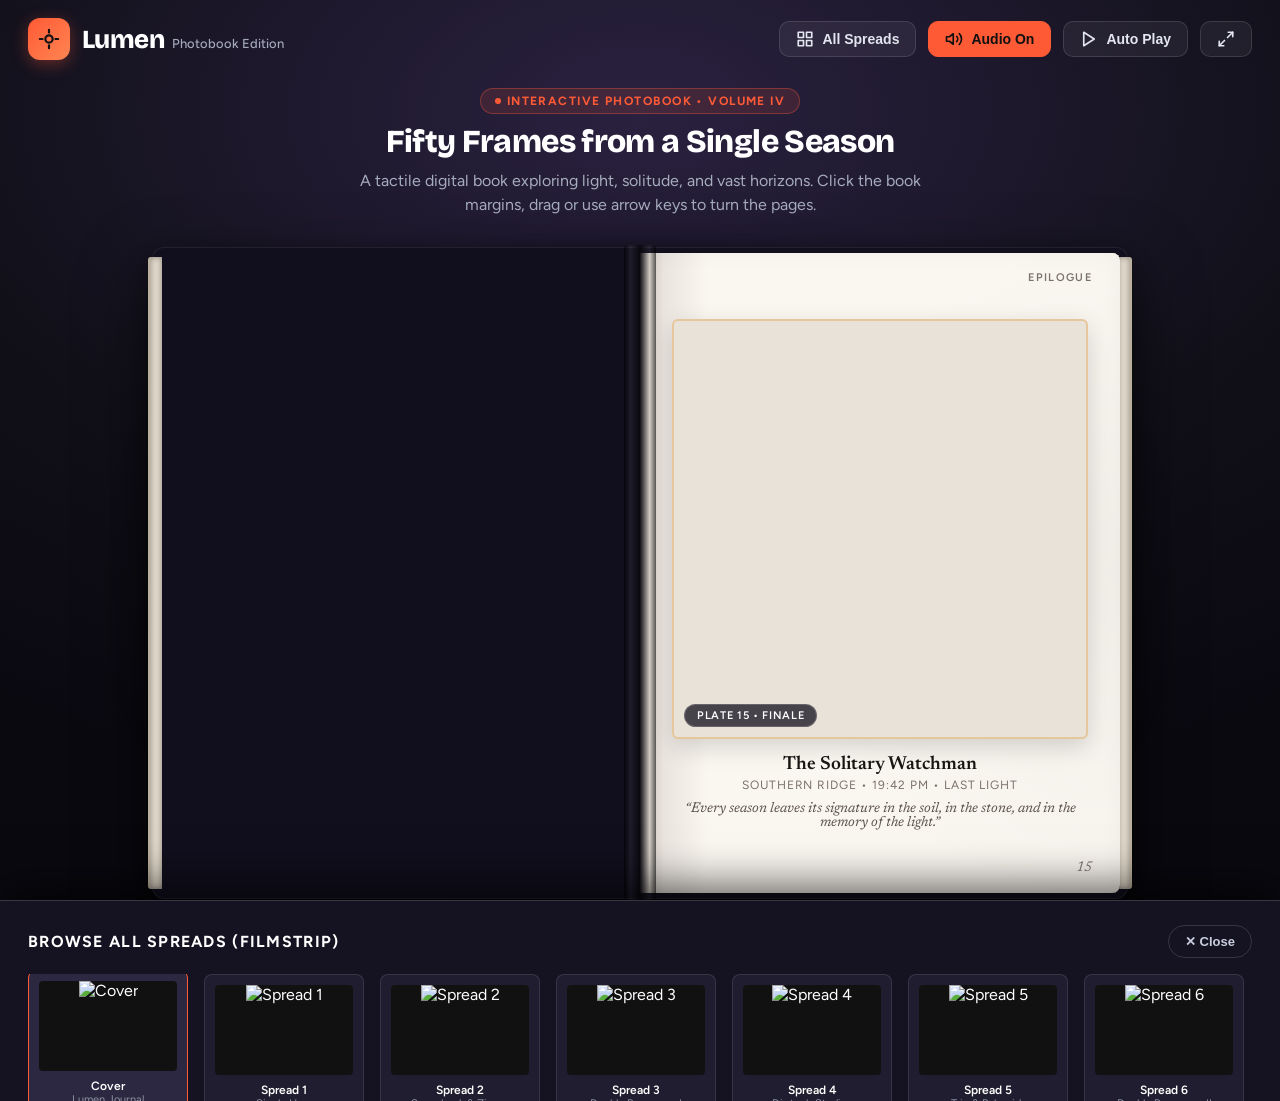
==== index.html @ 8c183c6d "feat: create interactive 3D book image gallery with dynamic layouts, double-page panoramas, and audi" ====
<!DOCTYPE html>
<html lang="en">
<head>
  <meta charset="UTF-8">
  <meta name="viewport" content="width=device-width, initial-scale=1.0">
  <title>Lumen • Interactive Art & Photobook Gallery</title>
  <meta name="description" content="A realistic 3D interactive photobook gallery with dynamic page layouts, double-page panoramas, scrapbook compositions, and authentic page-turning physics.">
  
  <!-- Google Fonts -->
  <link rel="preconnect" href="https://fonts.googleapis.com">
  <link rel="preconnect" href="https://fonts.gstatic.com" crossorigin>
  <link href="https://fonts.googleapis.com/css2?family=Bricolage+Grotesque:opsz,wght@12..96,600;12..96,700;12..96,800&family=Figtree:wght@400;500;600;700&family=Newsreader:ital,opsz,wght@0,6..72,400;0,6..72,500;0,6..72,600;1,6..72,400;1,6..72,500&display=swap" rel="stylesheet">
  
  <!-- Stylesheet -->
  <link rel="stylesheet" href="styles.css">
</head>
<body>

  <!-- ============================================================
       HEADER NAVIGATION
       ============================================================ -->
  <header>
    <a href="#" class="brand" id="brandLogo">
      <div class="brand-icon">
        <svg width="22" height="22" viewBox="0 0 24 24" fill="none" stroke="currentColor" stroke-width="2.4" stroke-linecap="round" stroke-linejoin="round">
          <circle cx="12" cy="12" r="4"></circle>
          <path d="M12 2v3M12 19v3M2 12h3M19 12h3"></path>
        </svg>
      </div>
      <div>
        <span class="brand-title">Lumen</span>
        <span class="brand-subtitle">Photobook Edition</span>
      </div>
    </a>

    <div class="header-actions">
      <button class="header-btn" id="toggleDrawerBtn" title="View all spreads in a visual filmstrip">
        <svg width="18" height="18" viewBox="0 0 24 24" fill="none" stroke="currentColor" stroke-width="2.2" stroke-linecap="round" stroke-linejoin="round">
          <rect x="3" y="3" width="7" height="7"></rect>
          <rect x="14" y="3" width="7" height="7"></rect>
          <rect x="14" y="14" width="7" height="7"></rect>
          <rect x="3" y="14" width="7" height="7"></rect>
        </svg>
        <span>All Spreads</span>
      </button>

      <button class="header-btn active" id="soundToggleBtn" title="Toggle page flip sound effect">
        <svg width="18" height="18" viewBox="0 0 24 24" fill="none" stroke="currentColor" stroke-width="2.2" stroke-linecap="round" stroke-linejoin="round">
          <polygon points="11 5 6 9 2 9 2 15 6 15 11 19 11 5"></polygon>
          <path d="M15.54 8.46a5 5 0 0 1 0 7.07"></path>
          <path d="M19.07 4.93a10 10 0 0 1 0 14.14"></path>
        </svg>
        <span class="sound-label">Audio On</span>
      </button>

      <button class="header-btn" id="autoplayBtn" title="Auto-advance slideshow">
        <svg width="18" height="18" viewBox="0 0 24 24" fill="none" stroke="currentColor" stroke-width="2.2" stroke-linecap="round" stroke-linejoin="round">
          <polygon points="5 3 19 12 5 21 5 3"></polygon>
        </svg>
        <span>Auto Play</span>
      </button>

      <button class="header-btn" id="fullscreenBtn" title="Toggle Fullscreen">
        <svg width="18" height="18" viewBox="0 0 24 24" fill="none" stroke="currentColor" stroke-width="2.2" stroke-linecap="round" stroke-linejoin="round">
          <polyline points="15 3 21 3 21 9"></polyline>
          <polyline points="9 21 3 21 3 15"></polyline>
          <line x1="21" y1="3" x2="14" y2="10"></line>
          <line x1="3" y1="21" x2="10" y2="14"></line>
        </svg>
      </button>
    </div>
  </header>

  <!-- ============================================================
       INTRO TITLE SECTION
       ============================================================ -->
  <section class="gallery-intro">
    <div class="tag-badge">
      <span class="dot"></span>
      <span>Interactive Photobook • Volume IV</span>
    </div>
    <h1 class="main-title">Fifty Frames from a Single Season</h1>
    <p class="intro-desc">
      A tactile digital book exploring light, solitude, and vast horizons. Click the book margins, drag or use arrow keys to turn the pages.
    </p>
  </section>

  <!-- ============================================================
       3D REALISTIC BOOK STAGE
       ============================================================ -->
  <main class="book-stage">
    <div class="book-container" id="bookContainer">
      
      <!-- Hardcover Back Plate & Ambient Drop Shadows -->
      <div class="book-shadow"></div>
      <div class="book-cover-base"></div>
      <div class="stacked-pages-left"></div>
      <div class="stacked-pages-right"></div>
      <div class="spine-ridge"></div>

      <!-- Left & Right Page Turning Hotspots -->
      <div class="flip-hotspot-left" id="flipHotspotLeft" title="Click to flip backward">
        <div class="corner-curl-hint">❮</div>
      </div>
      <div class="flip-hotspot-right" id="flipHotspotRight" title="Click to flip forward">
        <div class="corner-curl-hint">❯</div>
      </div>

      <!-- ========================================================
           LEAF 0: FRONT COVER (OUTER) + TABLE OF CONTENTS (INNER)
           ======================================================== -->
      <div class="book-leaf" id="leaf0">
        <!-- Front: Hardcover -->
        <div class="page-face page-front cover-front">
          <div class="cover-emboss-border"></div>
          <div class="cover-badge">Lumen Journal • Vol. IV</div>
          <h2 class="cover-headline">Fifty Frames from a Single Season</h2>
          <p class="cover-sub">Archival photography across six weeks of alpine light, quiet coastlines, and morning fog.</p>
          
          <div style="margin-top: 36px; display: flex; align-items: center; gap: 14px;">
            <div style="width: 48px; height: 1px; background: rgba(240, 190, 110, 0.7);"></div>
            <span style="font-size: 12px; letter-spacing: 0.16em; text-transform: uppercase; color: #E8B975;">Curated Edition</span>
          </div>

          <div class="cover-bottom">
            <span style="font-size: 13px; color: #D5CEE5;">Lumen Editions • 2026</span>
            <button class="cover-open-btn">Open Book ➔</button>
          </div>
        </div>

        <!-- Back: Table of Contents & Curatorial Essay -->
        <div class="page-face page-back">
          <div class="page-header-title">Prologue</div>
          <div class="page-toc">
            <span class="toc-kicker">Curatorial Index</span>
            <h3 class="toc-title">A Season in Fifty Frames</h3>
            <p class="toc-intro">
              Captured across early autumn in the high Alps, remote Pacific coves, and quiet misty sanctuaries.
            </p>
            <div class="toc-list">
              <div class="toc-item" data-spread="1">
                <span class="toc-num">01</span>
                <span class="toc-label">The Solitary Light</span>
                <span class="toc-page">Page 1</span>
              </div>
              <div class="toc-item" data-spread="2">
                <span class="toc-num">02</span>
                <span class="toc-label">Scrapbook & Zigzag Studies</span>
                <span class="toc-page">Pages 2–3</span>
              </div>
              <div class="toc-item" data-spread="3">
                <span class="toc-num">03</span>
                <span class="toc-label">Double-Page Alpine Panorama</span>
                <span class="toc-page">Pages 4–5</span>
              </div>
              <div class="toc-item" data-spread="4">
                <span class="toc-num">04</span>
                <span class="toc-label">Architectural Diptych</span>
                <span class="toc-page">Pages 6–7</span>
              </div>
              <div class="toc-item" data-spread="5">
                <span class="toc-num">05</span>
                <span class="toc-label">Editorial Trio & Vintage Polaroids</span>
                <span class="toc-page">Pages 8–9</span>
              </div>
              <div class="toc-item" data-spread="6">
                <span class="toc-num">06</span>
                <span class="toc-label">Double-Page Coastal Panorama</span>
                <span class="toc-page">Pages 10–11</span>
              </div>
              <div class="toc-item" data-spread="7">
                <span class="toc-num">07</span>
                <span class="toc-label">Asymmetric Offset & Chapter Finale</span>
                <span class="toc-page">Pages 12–13</span>
              </div>
            </div>
          </div>
          <div class="page-number">ii</div>
        </div>
      </div>

      <!-- ========================================================
           LEAF 1: SPREAD 1 (PAGE 1) & SPREAD 2 (PAGE 2)
           ======================================================== -->
      <div class="book-leaf" id="leaf1">
        <!-- Front: Page 1 - Single Hero Minimalist Passe-Partout -->
        <div class="page-face page-front">
          <div class="page-header-title">Chapter I • Light</div>
          <div class="page-content">
            <div class="layout-single-hero">
              <div class="photo-frame" data-title="The Solitary Light • Cape Mendocino" data-desc="35mm Film • Leica M6 • Early morning sea mist along the rugged northern headland.">
                <img src="https://images.unsplash.com/photo-1507525428034-b723cf961d3e?auto=format&fit=crop&w=1200&q=80" 
                     onerror="this.src='https://picsum.photos/seed/1001/1200/900'" 
                     alt="The Solitary Light" loading="lazy">
                <div class="photo-tag">Plate 01</div>
              </div>
              <div class="caption-block">
                <h4 class="caption-title">I. The Solitary Light</h4>
                <p class="caption-meta">Cape Mendocino • 06:14 AM • Fog & Breakers</p>
              </div>
            </div>
          </div>
          <div class="page-number">1</div>
        </div>

        <!-- Back: Page 2 - Two-Image Scrapbook / Rotated with Washi Tape -->
        <div class="page-face page-back">
          <div class="page-header-title">Scrapbook Notes</div>
          <div class="page-content">
            <div class="layout-scrapbook">
              <!-- Item 1 with Washi Tape -->
              <div class="photo-frame item-1" data-title="Misty Canopy • Redwood Basin" data-desc="Natural angle -2.2deg scrapbook tilt • 50mm f/2.0 • Sunlight slicing through morning vapor.">
                <div class="washi-tape"></div>
                <img src="https://images.unsplash.com/photo-1441974231531-c6227db76b6e?auto=format&fit=crop&w=1000&q=80" 
                     onerror="this.src='https://picsum.photos/seed/2001/1000/800'" 
                     alt="Misty Canopy" loading="lazy">
                <div class="photo-tag">Redwood Basin</div>
              </div>
              <!-- Item 2 Overlapping with subtle tilt -->
              <div class="photo-frame item-2" data-title="High Meadow Morning" data-desc="Tilted +2.4deg • Wild flora caught in the first amber rays before the valley heat rises.">
                <img src="https://images.unsplash.com/photo-1470071459604-3b5ec3a7fe05?auto=format&fit=crop&w=1000&q=80" 
                     onerror="this.src='https://picsum.photos/seed/2002/1000/800'" 
                     alt="High Meadow Morning" loading="lazy">
                <div class="photo-tag">Plate 02-B</div>
              </div>
            </div>
          </div>
          <div class="page-number">2</div>
        </div>
      </div>

      <!-- ========================================================
           LEAF 2: SPREAD 2 (PAGE 3) & SPREAD 3 (PAGE 4: FULL SPREAD LEFT)
           ======================================================== -->
      <div class="book-leaf" id="leaf2">
        <!-- Front: Page 3 - Two-Image Zigzag / Asymmetrical Staggered -->
        <div class="page-face page-front">
          <div class="page-header-title">Field Journal</div>
          <div class="page-content">
            <div class="layout-zigzag">
              <div class="photo-frame item-top" data-title="Emerald Glade" data-desc="Asymmetrical zigzag composition • 28mm • The path less traveled into the deep valley.">
                <img src="https://images.unsplash.com/photo-1506744038136-46273834b3fb?auto=format&fit=crop&w=1000&q=80" 
                     onerror="this.src='https://picsum.photos/seed/3001/1000/800'" 
                     alt="Emerald Glade" loading="lazy">
                <div class="photo-tag">Glade Study</div>
              </div>
              <div class="story-note">
                “There is an unrepeatable geometry in the way fog meets mountain stone. You cannot plan it; you simply wait until the wind holds its breath.”
              </div>
              <div class="photo-frame item-bottom" data-title="Golden Pass At Sunset" data-desc="Asymmetric bottom anchor • Captured at the crest of the pass as shadows lengthen.">
                <img src="https://images.unsplash.com/photo-1469474968028-56623f02e42e?auto=format&fit=crop&w=1000&q=80" 
                     onerror="this.src='https://picsum.photos/seed/3002/1000/800'" 
                     alt="Golden Pass" loading="lazy">
                <div class="photo-tag">Golden Pass</div>
              </div>
            </div>
          </div>
          <div class="page-number">3</div>
        </div>

        <!-- Back: Page 4 - DOUBLE-PAGE PANORAMIC SPREAD I (LEFT HALF) -->
        <div class="page-face page-back">
          <div class="page-spread-half page-spread-left" data-title="The Alpine Ridge at Dawn (Double-Page Spread)" data-desc="Continuous panorama spanning pages 4 & 5 seamlessly across the central binding. Dolomites, Italy.">
            <img src="https://images.unsplash.com/photo-1464822759023-fed622ff2c3b?auto=format&fit=crop&w=2400&q=85" 
                 onerror="this.src='https://picsum.photos/seed/banner-wide-01/1920/1320'" 
                 alt="The Alpine Ridge at Dawn" loading="lazy">
            <div class="spread-spine-crease-left"></div>
            <div class="spread-banner-badge">Panoramic Spread • Left</div>
          </div>
          <div class="page-number" style="color: #fff; text-shadow: 0 1px 4px rgba(0,0,0,0.8);">4</div>
        </div>
      </div>

      <!-- ========================================================
           LEAF 3: SPREAD 3 (PAGE 5: FULL SPREAD RIGHT) & SPREAD 4 (PAGE 6)
           ======================================================== -->
      <div class="book-leaf" id="leaf3">
        <!-- Front: Page 5 - DOUBLE-PAGE PANORAMIC SPREAD I (RIGHT HALF) -->
        <div class="page-face page-front">
          <div class="page-spread-half page-spread-right" data-title="The Alpine Ridge at Dawn (Double-Page Spread)" data-desc="Right half of the panoramic double-page spread. Seamlessly aligned to the center crease.">
            <img src="https://images.unsplash.com/photo-1464822759023-fed622ff2c3b?auto=format&fit=crop&w=2400&q=85" 
                 onerror="this.src='https://picsum.photos/seed/banner-wide-01/1920/1320'" 
                 alt="The Alpine Ridge at Dawn" loading="lazy">
            <div class="spread-spine-crease-right"></div>
            <div class="spread-banner-badge">Pages 4 &amp; 5 • Alpine Panorama</div>
          </div>
          <div class="page-number" style="color: #fff; text-shadow: 0 1px 4px rgba(0,0,0,0.8);">5</div>
        </div>

        <!-- Back: Page 6 - Diptych Vertical Light Studies -->
        <div class="page-face page-back">
          <div class="page-header-title">Diptych Studies</div>
          <div class="page-content">
            <div class="layout-diptych">
              <div class="photo-frame" data-title="Light Study I • Stone Archway" data-desc="Diptych Left • Architectural geometry and quiet shadows in cloister corridors.">
                <img src="https://images.unsplash.com/photo-1513694203232-719a280e022f?auto=format&fit=crop&w=800&q=80" 
                     onerror="this.src='https://picsum.photos/seed/6001/800/1000'" 
                     alt="Stone Archway" loading="lazy">
                <div class="photo-tag">Archway I</div>
              </div>
              <div class="photo-frame" data-title="Light Study II • Interior Shadows" data-desc="Diptych Right • Contrast study of natural raking sunlight.">
                <img src="https://images.unsplash.com/photo-1513519245088-0e12902e5a38?auto=format&fit=crop&w=800&q=80" 
                     onerror="this.src='https://picsum.photos/seed/6002/800/1000'" 
                     alt="Interior Shadows" loading="lazy">
                <div class="photo-tag">Archway II</div>
              </div>
            </div>
          </div>
          <div class="page-number">6</div>
        </div>
      </div>

      <!-- ========================================================
           LEAF 4: SPREAD 4 (PAGE 7) & SPREAD 5 (PAGE 8: TRIO)
           ======================================================== -->
      <div class="book-leaf" id="leaf4">
        <!-- Front: Page 7 - Cinematic Landscape with Narrative -->
        <div class="page-face page-front">
          <div class="page-header-title">Chapter II • Water &amp; Mist</div>
          <div class="page-content">
            <div class="layout-single-hero">
              <div class="photo-frame" data-title="The Coastal Basin • Pacific Wilds" data-desc="Editorial plate • Hasselblad 500C/M • 80mm f/2.8 • Long exposure breakers colliding with obsidian basalt.">
                <img src="https://images.unsplash.com/photo-1433086966358-54859d0ed716?auto=format&fit=crop&w=1200&q=80" 
                     onerror="this.src='https://picsum.photos/seed/7001/1200/900'" 
                     alt="The Coastal Basin" loading="lazy">
                <div class="photo-tag">Plate 07</div>
              </div>
              <div class="caption-block">
                <h4 class="caption-title">The Cascading Waters of Neah</h4>
                <p class="caption-meta">Hasselblad 500C/M • 80mm • Portra 400 • Olympic Coast</p>
              </div>
            </div>
          </div>
          <div class="page-number">7</div>
        </div>

        <!-- Back: Page 8 - Trio Feature (1 Lead + 2 Stacked) -->
        <div class="page-face page-back">
          <div class="page-header-title">Editorial Trio</div>
          <div class="page-content">
            <div class="layout-trio">
              <!-- Lead Column -->
              <div class="lead-col">
                <div class="photo-frame" style="height: 100%;" data-title="The Great Ridge" data-desc="Trio Lead Image • Dominant vertical framing of the serrated granite towers.">
                  <img src="https://images.unsplash.com/photo-1426604966848-d7adac402bff?auto=format&fit=crop&w=1000&q=80" 
                       onerror="this.src='https://picsum.photos/seed/8001/900/1200'" 
                       alt="The Great Ridge" loading="lazy">
                  <div class="photo-tag">Lead • Granite Ridge</div>
                </div>
              </div>
              <!-- Stack Column -->
              <div class="stack-col">
                <div class="photo-frame" data-title="Alpine Tarn Reflection" data-desc="Trio Companion A • Still glacial water mirror.">
                  <img src="https://images.unsplash.com/photo-1501785888041-af3ef285b470?auto=format&fit=crop&w=800&q=80" 
                       onerror="this.src='https://picsum.photos/seed/8002/800/600'" 
                       alt="Alpine Tarn" loading="lazy">
                  <div class="photo-tag">Detail A</div>
                </div>
                <div class="photo-frame" data-title="Valley Floor Mist" data-desc="Trio Companion B • Rising dawn humidity.">
                  <img src="https://images.unsplash.com/photo-1472214103451-9374bd1c798e?auto=format&fit=crop&w=800&q=80" 
                       onerror="this.src='https://picsum.photos/seed/8003/800/600'" 
                       alt="Valley Mist" loading="lazy">
                  <div class="photo-tag">Detail B</div>
                </div>
              </div>
            </div>
          </div>
          <div class="page-number">8</div>
        </div>
      </div>

      <!-- ========================================================
           LEAF 5: SPREAD 5 (PAGE 9: POLAROIDS) & SPREAD 6 (PAGE 10: SPREAD II LEFT)
           ======================================================== -->
      <div class="book-leaf" id="leaf5">
        <!-- Front: Page 9 - Vintage Polaroid Duo -->
        <div class="page-face page-front">
          <div class="page-header-title">Instant Impressions</div>
          <div class="page-content">
            <div class="layout-polaroids">
              <div class="polaroid-card polaroid-1" data-title="Misty Pass • Hokkaido" data-desc="Polaroid SX-70 Original • Authentic white border and handwritten diary annotation.">
                <div class="polaroid-img">
                  <img src="https://images.unsplash.com/photo-1500530855697-b586d89ba3ee?auto=format&fit=crop&w=800&q=80" 
                       onerror="this.src='https://picsum.photos/seed/9001/800/800'" 
                       alt="Misty Pass" loading="lazy">
                </div>
                <div class="polaroid-caption">Hokkaido Pass • 06:45 AM</div>
              </div>

              <div class="polaroid-card polaroid-2" data-title="Pacific Foam • Big Sur" data-desc="Polaroid SX-70 Original • Coastal spray on warm sand.">
                <div class="polaroid-img">
                  <img src="https://images.unsplash.com/photo-1507525428034-b723cf961d3e?auto=format&fit=crop&w=800&q=80" 
                       onerror="this.src='https://picsum.photos/seed/9002/800/800'" 
                       alt="Pacific Foam" loading="lazy">
                </div>
                <div class="polaroid-caption">Big Sur breakers • Oct 14</div>
              </div>
            </div>
          </div>
          <div class="page-number">9</div>
        </div>

        <!-- Back: Page 10 - DOUBLE-PAGE PANORAMIC SPREAD II (LEFT HALF) -->
        <div class="page-face page-back">
          <div class="page-spread-half page-spread-left" data-title="The Azure Coastline at Sunset (Double-Page Spread II)" data-desc="Second full-bleed panoramic double-page spread. The horizon stretches uninterrupted across both pages.">
            <img src="https://images.unsplash.com/photo-1518495973542-4542c06a5843?auto=format&fit=crop&w=2400&q=85" 
                 onerror="this.src='https://picsum.photos/seed/cover-spread-02/1600/2200'" 
                 alt="Azure Coast Sunset" loading="lazy">
            <div class="spread-spine-crease-left"></div>
            <div class="spread-banner-badge">Panoramic Spread II • Left</div>
          </div>
          <div class="page-number" style="color: #fff; text-shadow: 0 1px 4px rgba(0,0,0,0.8);">10</div>
        </div>
      </div>

      <!-- ========================================================
           LEAF 6: SPREAD 6 (PAGE 11: SPREAD II RIGHT) & SPREAD 7 (PAGE 12)
           ======================================================== -->
      <div class="book-leaf" id="leaf6">
        <!-- Front: Page 11 - DOUBLE-PAGE PANORAMIC SPREAD II (RIGHT HALF) -->
        <div class="page-face page-front">
          <div class="page-spread-half page-spread-right" data-title="The Azure Coastline at Sunset (Double-Page Spread II)" data-desc="Right half of double-page panoramic spread II. Seamlessly matched across the spine crease.">
            <img src="https://images.unsplash.com/photo-1518495973542-4542c06a5843?auto=format&fit=crop&w=2400&q=85" 
                 onerror="this.src='https://picsum.photos/seed/cover-spread-02/1600/2200'" 
                 alt="Azure Coast Sunset" loading="lazy">
            <div class="spread-spine-crease-right"></div>
            <div class="spread-banner-badge">Pages 10 &amp; 11 • Azure Sunset</div>
          </div>
          <div class="page-number" style="color: #fff; text-shadow: 0 1px 4px rgba(0,0,0,0.8);">11</div>
        </div>

        <!-- Back: Page 12 - Creative Asymmetrical 2-Image Offset -->
        <div class="page-face page-back">
          <div class="page-header-title">Asymmetric Framing</div>
          <div class="page-content">
            <div style="position: relative; height: 100%;">
              <!-- Floating Top Detail -->
              <div class="photo-frame" style="position: absolute; top: 0; right: 0; width: 62%; height: 42%;" 
                   data-title="Golden Sand Ripple" data-desc="Macro study of wind-carved mineral contours at low tide.">
                <img src="https://images.unsplash.com/photo-1470240731273-7821a6eeb6bd?auto=format&fit=crop&w=1000&q=80" 
                     onerror="this.src='https://picsum.photos/seed/1201/800/600'" 
                     alt="Sand Ripple" loading="lazy">
                <div class="photo-tag">Detail • Texture</div>
              </div>
              
              <!-- Subtle Editorial Story Excerpt -->
              <div style="position: absolute; top: 46%; left: 0; width: 44%; font-family: 'Newsreader', serif; font-style: italic; font-size: 14px; line-height: 1.45; color: #5A534B;">
                “The tide retreats twice a day, leaving behind a transient canvas etched with the wind’s quietest brushwork.”
              </div>

              <!-- Anchored Bottom Hero -->
              <div class="photo-frame" style="position: absolute; bottom: 0; left: 0; width: 88%; height: 48%;" 
                   data-title="The Low Tide Mirror" data-desc="Reflective water sheet catching amber cloud underbellies.">
                <img src="https://images.unsplash.com/photo-1475921088700-415f5e297f34?auto=format&fit=crop&w=1000&q=80" 
                     onerror="this.src='https://picsum.photos/seed/1202/1000/600'" 
                     alt="Low Tide Mirror" loading="lazy">
                <div class="photo-tag">Plate 12</div>
              </div>
            </div>
          </div>
          <div class="page-number">12</div>
        </div>
      </div>

      <!-- ========================================================
           LEAF 7: SPREAD 7 (PAGE 13) & SPREAD 8 (PAGE 14: QUAD MOSAIC)
           ======================================================== -->
      <div class="book-leaf" id="leaf7">
        <!-- Front: Page 13 - Full-Bleed Atmospheric Chapter Cover -->
        <div class="page-face page-front" style="background: #0B0813;">
          <div class="photo-frame" style="position: absolute; inset: 0; border-radius: 0;" data-title="Chapter III • The Blue Hour" data-desc="Atmospheric full-bleed cover plate • Night sky over the jagged alpine rim.">
            <img src="https://images.unsplash.com/photo-1519681393784-d120267933ba?auto=format&fit=crop&w=1200&q=80" 
                 onerror="this.src='https://picsum.photos/seed/cover-spread-03/1600/2200'" 
                 alt="The Blue Hour" loading="lazy">
            <div style="position: absolute; inset: 0; background: linear-gradient(to top, rgba(10,8,18,0.85) 0%, transparent 60%); pointer-events: none;"></div>
            <div style="position: absolute; left: 36px; bottom: 44px; z-index: 5;">
              <span style="font-size: 11px; letter-spacing: 0.16em; text-transform: uppercase; color: var(--accent); font-weight: 700;">Chapter Three</span>
              <h3 style="font-family: 'Bricolage Grotesque', sans-serif; font-size: 32px; font-weight: 800; color: #FFF; line-height: 1.1; margin-top: 6px;">The Blue Hour &amp; Beyond</h3>
              <p style="font-family: 'Newsreader', serif; font-style: italic; color: #D8D2E4; font-size: 15px; margin-top: 6px;">When the sun dips and the mountains turn to silhouette.</p>
            </div>
          </div>
          <div class="page-number" style="color: #fff;">13</div>
        </div>

        <!-- Back: Page 14 - Quad Photo Mosaic Grid -->
        <div class="page-face page-back">
          <div class="page-header-title">Mosaic Studies</div>
          <div class="page-content">
            <div class="layout-quad">
              <div class="photo-frame" data-title="Autumn Foliage Canopy" data-desc="Mosaic Frame 1 • Amber birch leaves against granite.">
                <img src="https://images.unsplash.com/photo-1447752875215-b2761acb3c5d?auto=format&fit=crop&w=800&q=80" 
                     onerror="this.src='https://picsum.photos/seed/1401/800/800'" 
                     alt="Autumn Foliage" loading="lazy">
                <div class="photo-tag">I. Canopy</div>
              </div>
              <div class="photo-frame" data-title="Mountain Tarn at Twilight" data-desc="Mosaic Frame 2 • Still water reflections.">
                <img src="https://images.unsplash.com/photo-1470770841072-f978cf4d019e?auto=format&fit=crop&w=800&q=80" 
                     onerror="this.src='https://picsum.photos/seed/1402/800/800'" 
                     alt="Mountain Tarn" loading="lazy">
                <div class="photo-tag">II. Twilight</div>
              </div>
              <div class="photo-frame" data-title="Alpine Flora Macro" data-desc="Mosaic Frame 3 • Dew drops on high-altitude moss.">
                <img src="https://images.unsplash.com/photo-1465146344425-f00d5f5c8f07?auto=format&fit=crop&w=800&q=80" 
                     onerror="this.src='https://picsum.photos/seed/1403/800/800'" 
                     alt="Alpine Flora" loading="lazy">
                <div class="photo-tag">III. Flora</div>
              </div>
              <div class="photo-frame" data-title="Forest Pathway in Mist" data-desc="Mosaic Frame 4 • Silent cedar forest in heavy rain.">
                <img src="https://images.unsplash.com/photo-1441974231531-c6227db76b6e?auto=format&fit=crop&w=800&q=80" 
                     onerror="this.src='https://picsum.photos/seed/1404/800/800'" 
                     alt="Forest Pathway" loading="lazy">
                <div class="photo-tag">IV. Path</div>
              </div>
            </div>
          </div>
          <div class="page-number">14</div>
        </div>
      </div>

      <!-- ========================================================
           LEAF 8: SPREAD 8 (PAGE 15: FINALE) & BACK COVER
           ======================================================== -->
      <div class="book-leaf" id="leaf8">
        <!-- Front: Page 15 - Finale Silhouette (Single Hero with Gold Border) -->
        <div class="page-face page-front">
          <div class="page-header-title">Epilogue</div>
          <div class="page-content">
            <div class="layout-single-hero">
              <div class="photo-frame" style="border: 2px solid rgba(226, 167, 85, 0.45); max-height: 420px;" 
                   data-title="The Solitary Tree at Dusk" data-desc="Finale plate • 85mm f/1.4 • The final light fades across the southern hills.">
                <img src="https://images.unsplash.com/photo-1509316975850-ff9c5deb0cd9?auto=format&fit=crop&w=1200&q=80" 
                     onerror="this.src='https://picsum.photos/seed/1501/1200/900'" 
                     alt="Solitary Tree at Dusk" loading="lazy">
                <div class="photo-tag">Plate 15 • Finale</div>
              </div>
              <div class="caption-block">
                <h4 class="caption-title">The Solitary Watchman</h4>
                <p class="caption-meta">Southern Ridge • 19:42 PM • Last Light</p>
                <p style="font-family: 'Newsreader', serif; font-style: italic; color: #5A534B; font-size: 14px; margin-top: 10px;">
                  “Every season leaves its signature in the soil, in the stone, and in the memory of the light.”
                </p>
              </div>
            </div>
          </div>
          <div class="page-number">15</div>
        </div>

        <!-- Back: Hardcover Back -->
        <div class="page-face page-back cover-back">
          <div class="cover-emboss-border"></div>
          <div class="cover-back-emblem">
            <svg width="34" height="34" viewBox="0 0 24 24" fill="none" stroke="currentColor" stroke-width="2.4" stroke-linecap="round" stroke-linejoin="round">
              <circle cx="12" cy="12" r="4"></circle>
              <path d="M12 2v3M12 19v3M2 12h3M19 12h3"></path>
            </svg>
          </div>
          <h2 style="font-family: 'Bricolage Grotesque', sans-serif; font-size: 32px; font-weight: 800; color: #FFF;">End of Volume IV</h2>
          <p style="font-size: 15px; color: #C9C2DB; max-width: 320px; line-height: 1.5; margin-top: 10px;">
            Thank you for exploring this edition. Volume V will be published in the coming season.
          </p>

          <div style="margin-top: 36px; padding: 10px 18px; border: 1px dashed rgba(255,255,255,0.25); border-radius: 8px;">
            <span style="font-family: monospace; font-size: 12px; letter-spacing: 0.2em; color: #AAA;">ISBN 978-0-2026-LUMEN-4</span>
          </div>

          <button class="pill-action-btn" id="restartBtn" style="margin-top: 24px; color: #fff; border-color: rgba(255,255,255,0.3);">
            ↺ Return to Front Cover
          </button>
        </div>
      </div>

    </div>
  </main>

  <!-- ============================================================
       NAVIGATION BAR & SPREAD CONTROLS
       ============================================================ -->
  <nav class="controls-bar" aria-label="Book page navigation">
    <div class="spread-indicator" id="spreadIndicator">
      Hardcover • Lumen Journal
    </div>

    <!-- Progress Track -->
    <div class="progress-track">
      <div class="progress-fill" id="progressFill"></div>
    </div>

    <!-- Controls Cluster -->
    <div class="nav-buttons-cluster">
      <button class="nav-btn" id="prevBtn" aria-label="Turn page backward (Left Arrow)" title="Turn backward">
        <svg width="24" height="24" viewBox="0 0 24 24" fill="none" stroke="currentColor" stroke-width="2.5" stroke-linecap="round" stroke-linejoin="round">
          <polyline points="15 18 9 12 15 6"></polyline>
        </svg>
      </button>

      <!-- Dots Indicators for Spreads 0 to 9 -->
      <div class="dots-container" id="dotsContainer">
        <button class="nav-dot active" aria-label="Go to Cover"></button>
        <button class="nav-dot" aria-label="Go to Spread 1"></button>
        <button class="nav-dot" aria-label="Go to Spread 2"></button>
        <button class="nav-dot" aria-label="Go to Spread 3"></button>
        <button class="nav-dot" aria-label="Go to Spread 4"></button>
        <button class="nav-dot" aria-label="Go to Spread 5"></button>
        <button class="nav-dot" aria-label="Go to Spread 6"></button>
        <button class="nav-dot" aria-label="Go to Spread 7"></button>
        <button class="nav-dot" aria-label="Go to Spread 8"></button>
        <button class="nav-dot" aria-label="Go to Back Cover"></button>
      </div>

      <button class="nav-btn" id="nextBtn" aria-label="Turn page forward (Right Arrow)" title="Turn forward">
        <svg width="24" height="24" viewBox="0 0 24 24" fill="none" stroke="currentColor" stroke-width="2.5" stroke-linecap="round" stroke-linejoin="round">
          <polyline points="9 18 15 12 9 6"></polyline>
        </svg>
      </button>
    </div>

    <!-- Extra Helpful Action Pills -->
    <div class="quick-actions">
      <span style="font-size: 12px; color: #8A8F9E;">💡 Tips: Use <strong>Left / Right Arrow keys</strong>, click the outer page margins, or click any photo to zoom in!</span>
    </div>
  </nav>

  <!-- ============================================================
       LIGHTBOX ZOOM MODAL
       ============================================================ -->
  <div class="lightbox-modal" id="lightboxModal" role="dialog" aria-modal="true" aria-label="Image zoom preview">
    <div class="lightbox-content">
      <button class="lightbox-close-btn" id="lightboxClose" aria-label="Close zoom modal">✕</button>
      <div class="lightbox-image-wrap">
        <img id="lightboxImg" src="" alt="High resolution photo preview">
      </div>
      <div class="lightbox-caption-bar">
        <div class="lightbox-info">
          <h3 id="lightboxTitle">Plate Title</h3>
          <p id="lightboxDesc">Curated photographic study from the Lumen editorial collection.</p>
        </div>
      </div>
    </div>
  </div>

  <!-- ============================================================
       SPREADS FILMSTRIP DRAWER MODAL
       ============================================================ -->
  <div class="drawer-overlay" id="drawerOverlay"></div>
  <aside class="spreads-drawer" id="spreadsDrawer" aria-label="Spreads filmstrip navigator">
    <div class="drawer-header">
      <span class="drawer-title">Browse All Spreads (Filmstrip)</span>
      <button class="pill-action-btn" id="closeDrawerBtn">✕ Close</button>
    </div>
    <div class="drawer-grid">
      <div class="drawer-card active" data-spread="0">
        <div class="drawer-card-preview">
          <img src="https://images.unsplash.com/photo-1507525428034-b723cf961d3e?auto=format&fit=crop&w=300&q=70" alt="Cover">
        </div>
        <div class="drawer-card-title">Cover</div>
        <div class="drawer-card-sub">Lumen Journal</div>
      </div>
      <div class="drawer-card" data-spread="1">
        <div class="drawer-card-preview">
          <img src="https://images.unsplash.com/photo-1507525428034-b723cf961d3e?auto=format&fit=crop&w=300&q=70" alt="Spread 1">
        </div>
        <div class="drawer-card-title">Spread 1</div>
        <div class="drawer-card-sub">Single Hero</div>
      </div>
      <div class="drawer-card" data-spread="2">
        <div class="drawer-card-preview">
          <img src="https://images.unsplash.com/photo-1441974231531-c6227db76b6e?auto=format&fit=crop&w=300&q=70" alt="Spread 2">
        </div>
        <div class="drawer-card-title">Spread 2</div>
        <div class="drawer-card-sub">Scrapbook &amp; Zigzag</div>
      </div>
      <div class="drawer-card" data-spread="3">
        <div class="drawer-card-preview">
          <img src="https://images.unsplash.com/photo-1464822759023-fed622ff2c3b?auto=format&fit=crop&w=300&q=70" alt="Spread 3">
        </div>
        <div class="drawer-card-title">Spread 3</div>
        <div class="drawer-card-sub">Double Panorama I</div>
      </div>
      <div class="drawer-card" data-spread="4">
        <div class="drawer-card-preview">
          <img src="https://images.unsplash.com/photo-1513694203232-719a280e022f?auto=format&fit=crop&w=300&q=70" alt="Spread 4">
        </div>
        <div class="drawer-card-title">Spread 4</div>
        <div class="drawer-card-sub">Diptych Studies</div>
      </div>
      <div class="drawer-card" data-spread="5">
        <div class="drawer-card-preview">
          <img src="https://images.unsplash.com/photo-1426604966848-d7adac402bff?auto=format&fit=crop&w=300&q=70" alt="Spread 5">
        </div>
        <div class="drawer-card-title">Spread 5</div>
        <div class="drawer-card-sub">Trio &amp; Polaroids</div>
      </div>
      <div class="drawer-card" data-spread="6">
        <div class="drawer-card-preview">
          <img src="https://images.unsplash.com/photo-1518495973542-4542c06a5843?auto=format&fit=crop&w=300&q=70" alt="Spread 6">
        </div>
        <div class="drawer-card-title">Spread 6</div>
        <div class="drawer-card-sub">Double Panorama II</div>
      </div>
      <div class="drawer-card" data-spread="7">
        <div class="drawer-card-preview">
          <img src="https://images.unsplash.com/photo-1519681393784-d120267933ba?auto=format&fit=crop&w=300&q=70" alt="Spread 7">
        </div>
        <div class="drawer-card-title">Spread 7</div>
        <div class="drawer-card-sub">Asymmetric &amp; Chapter</div>
      </div>
      <div class="drawer-card" data-spread="8">
        <div class="drawer-card-preview">
          <img src="https://images.unsplash.com/photo-1509316975850-ff9c5deb0cd9?auto=format&fit=crop&w=300&q=70" alt="Spread 8">
        </div>
        <div class="drawer-card-title">Spread 8</div>
        <div class="drawer-card-sub">Mosaic &amp; Finale</div>
      </div>
    </div>
  </aside>

  <!-- Script -->
  <script src="book.js"></script>
</body>
</html>
---- styles.css ----
/* ==========================================================================
   LUMEN PHOTOBOOK - REALISTIC 3D INTERACTIVE BOOK GALLERY
   ========================================================================== */

:root {
  --bg-dark: #0D0B14;
  --bg-gradient: radial-gradient(1200px 700px at 50% 10%, #2A2140 0%, #111019 60%, #0A0910 100%);
  --accent: #FF5A36;
  --accent-gold: #E2A755;
  --paper: #FAF6F0;
  --paper-texture: #F5EFE6;
  --paper-text: #24201D;
  --paper-muted: #7A726A;
  --spine-shadow: rgba(28, 18, 10, 0.35);
  --cover-bg: #171424;
  --book-width: 960px;
  --book-height: 640px;
  --page-width: 480px;
  --page-height: 640px;
  --transition-speed: 1.15s;
  --transition-ease: cubic-bezier(0.645, 0.045, 0.355, 1);
}

*, *::before, *::after {
  box-sizing: border-box;
  margin: 0;
  padding: 0;
}

body {
  font-family: 'Figtree', -apple-system, BlinkMacSystemFont, "Segoe UI", Roboto, sans-serif;
  background: var(--bg-dark);
  background-image: var(--bg-gradient);
  color: #FFFFFF;
  min-height: 100vh;
  display: flex;
  flex-direction: column;
  overflow-x: hidden;
  user-select: none;
  -webkit-font-smoothing: antialiased;
}

/* ==========================================================================
   HEADER & NAVIGATION
   ========================================================================== */
header {
  width: 100%;
  max-width: 1360px;
  margin: 0 auto;
  padding: 18px 28px;
  display: flex;
  align-items: center;
  justify-content: space-between;
  gap: 20px;
  z-index: 100;
}

.brand {
  display: flex;
  align-items: center;
  gap: 12px;
  text-decoration: none;
  color: #FFFFFF;
}

.brand-icon {
  width: 42px;
  height: 42px;
  border-radius: 12px;
  background: linear-gradient(135deg, var(--accent) 0%, #FF8552 100%);
  display: flex;
  align-items: center;
  justify-content: center;
  color: #111;
  box-shadow: 0 4px 16px rgba(255, 90, 54, 0.35);
}

.brand-title {
  font-family: 'Bricolage Grotesque', sans-serif;
  font-weight: 800;
  font-size: 26px;
  letter-spacing: -0.02em;
}

.brand-subtitle {
  font-size: 13px;
  color: #A3A8BA;
  font-weight: 500;
  margin-left: 4px;
}

.header-actions {
  display: flex;
  align-items: center;
  gap: 12px;
}

.header-btn {
  display: inline-flex;
  align-items: center;
  gap: 8px;
  padding: 8px 16px;
  border-radius: 10px;
  font-size: 14px;
  font-weight: 600;
  color: #E3E6F0;
  background: rgba(255, 255, 255, 0.06);
  border: 1px solid rgba(255, 255, 255, 0.12);
  cursor: pointer;
  transition: all 0.25s ease;
  backdrop-filter: blur(8px);
}

.header-btn:hover {
  background: rgba(255, 255, 255, 0.12);
  border-color: rgba(255, 255, 255, 0.25);
  color: #FFFFFF;
  transform: translateY(-1px);
}

.header-btn.active {
  background: var(--accent);
  color: #111;
  border-color: var(--accent);
}

/* ==========================================================================
   MAIN HERO & INTRO
   ========================================================================== */
.gallery-intro {
  text-align: center;
  max-width: 800px;
  margin: 0 auto;
  padding: 10px 20px 26px;
  display: flex;
  flex-direction: column;
  align-items: center;
  gap: 8px;
}

.tag-badge {
  display: inline-flex;
  align-items: center;
  gap: 6px;
  padding: 5px 14px;
  border-radius: 99px;
  background: rgba(255, 90, 54, 0.12);
  border: 1px solid rgba(255, 90, 54, 0.35);
  color: var(--accent);
  font-size: 12px;
  font-weight: 700;
  letter-spacing: 0.12em;
  text-transform: uppercase;
}

.tag-badge .dot {
  width: 6px;
  height: 6px;
  border-radius: 50%;
  background: var(--accent);
  animation: pulse 2s infinite ease-in-out;
}

@keyframes pulse {
  0%, 100% { opacity: 0.4; transform: scale(0.9); }
  50% { opacity: 1; transform: scale(1.3); }
}

.main-title {
  font-family: 'Bricolage Grotesque', sans-serif;
  font-size: 32px;
  font-weight: 800;
  letter-spacing: -0.02em;
  color: #FFFFFF;
}

.intro-desc {
  color: #A6ACBE;
  font-size: 16px;
  max-width: 580px;
  line-height: 1.5;
}

/* ==========================================================================
   3D BOOK STAGE & ENVIRONMENT
   ========================================================================== */
.book-stage {
  position: relative;
  width: 100%;
  display: flex;
  justify-content: center;
  align-items: center;
  padding: 10px 20px 20px;
  perspective: 2400px;
  overflow: visible;
}

.book-container {
  position: relative;
  width: var(--book-width);
  height: var(--book-height);
  transform-style: preserve-3d;
  transition: transform 0.4s ease;
}

/* Hardcover base & stacked paper edges simulation */
.book-shadow {
  position: absolute;
  inset: -15px -25px -35px -25px;
  border-radius: 20px;
  background: radial-gradient(ellipse at center, rgba(0, 0, 0, 0.85) 0%, rgba(0, 0, 0, 0.45) 55%, transparent 75%);
  pointer-events: none;
  z-index: -2;
  filter: blur(14px);
}

.book-cover-base {
  position: absolute;
  top: -6px;
  bottom: -6px;
  left: -8px;
  right: -8px;
  border-radius: 12px;
  background: #110E1D;
  border: 1px solid rgba(255, 255, 255, 0.08);
  box-shadow: 0 30px 70px rgba(0, 0, 0, 0.7), 0 10px 25px rgba(0, 0, 0, 0.45);
  z-index: -1;
  pointer-events: none;
}

/* Spine groove in the center */
.spine-ridge {
  position: absolute;
  top: -8px;
  bottom: -8px;
  left: 50%;
  width: 32px;
  transform: translateX(-50%);
  background: linear-gradient(to right, 
    rgba(0,0,0,0.6) 0%, 
    rgba(255,255,255,0.06) 20%, 
    rgba(10,8,15,0.95) 50%, 
    rgba(255,255,255,0.06) 80%, 
    rgba(0,0,0,0.6) 100%
  );
  border-radius: 4px;
  z-index: 50;
  pointer-events: none;
}

.stacked-pages-left, .stacked-pages-right {
  position: absolute;
  top: 4px;
  bottom: 4px;
  width: 14px;
  background: repeating-linear-gradient(
    to bottom,
    #ECE4D8 0px,
    #D8CEBE 1px,
    #ECE4D8 2px
  );
  z-index: -1;
  box-shadow: inset 0 0 6px rgba(0, 0, 0, 0.4);
}
.stacked-pages-left {
  left: -12px;
  border-radius: 3px 0 0 3px;
  border-left: 2px solid #BCB09E;
}
.stacked-pages-right {
  right: -12px;
  border-radius: 0 3px 3px 0;
  border-right: 2px solid #BCB09E;
}

/* ==========================================================================
   PAGES & 3D LEAF SYSTEM
   ========================================================================== */
.book-leaf {
  position: absolute;
  left: 50%;
  top: 0;
  width: var(--page-width);
  height: var(--page-height);
  transform-origin: left center;
  transform-style: preserve-3d;
  transition: transform var(--transition-speed) var(--transition-ease);
  will-change: transform;
}

.book-leaf.flipped {
  transform: rotateY(-180deg);
}

/* Page faces: Front (Right side) and Back (Left side when flipped) */
.page-face {
  position: absolute;
  inset: 0;
  width: 100%;
  height: 100%;
  overflow: hidden;
  backface-visibility: hidden;
  -webkit-backface-visibility: hidden;
  box-sizing: border-box;
  background-color: var(--paper);
  color: var(--paper-text);
  box-shadow: inset 0 0 25px rgba(0, 0, 0, 0.04);
}

.page-face.page-front {
  border-radius: 0 8px 8px 0;
  /* Gutter shadow on inner left edge */
  background-image: 
    linear-gradient(to right, rgba(40, 25, 12, 0.28) 0%, rgba(40, 25, 12, 0.08) 5%, rgba(40, 25, 12, 0) 14%),
    radial-gradient(circle at 100% 50%, rgba(0,0,0,0.03) 0%, transparent 60%);
}

.page-face.page-back {
  border-radius: 8px 0 0 8px;
  transform: rotateY(180deg);
  /* Gutter shadow on inner right edge */
  background-image: 
    linear-gradient(to left, rgba(40, 25, 12, 0.28) 0%, rgba(40, 25, 12, 0.08) 5%, rgba(40, 25, 12, 0) 14%),
    radial-gradient(circle at 0% 50%, rgba(0,0,0,0.03) 0%, transparent 60%);
}

/* Page corner turn hint & click zones */
.flip-hotspot-left, .flip-hotspot-right {
  position: absolute;
  top: 0;
  bottom: 0;
  width: 70px;
  z-index: 40;
  cursor: pointer;
  display: flex;
  align-items: center;
  justify-content: center;
  opacity: 0;
  transition: opacity 0.3s ease;
}
.flip-hotspot-left {
  left: 0;
  background: linear-gradient(to right, rgba(0,0,0,0.06), transparent);
}
.flip-hotspot-right {
  right: 0;
  background: linear-gradient(to left, rgba(0,0,0,0.06), transparent);
}
.book-container:hover .flip-hotspot-left,
.book-container:hover .flip-hotspot-right {
  opacity: 1;
}

.corner-curl-hint {
  width: 32px;
  height: 32px;
  border-radius: 50%;
  background: rgba(0, 0, 0, 0.45);
  color: #fff;
  display: flex;
  align-items: center;
  justify-content: center;
  backdrop-filter: blur(4px);
  pointer-events: none;
  transform: scale(0.85);
  transition: transform 0.2s ease, background 0.2s ease;
}
.flip-hotspot-left:hover .corner-curl-hint,
.flip-hotspot-right:hover .corner-curl-hint {
  transform: scale(1.05);
  background: var(--accent);
  color: #111;
}

/* Page footer & numbering */
.page-number {
  position: absolute;
  bottom: 18px;
  font-family: 'Newsreader', Georgia, serif;
  font-size: 14px;
  color: var(--paper-muted);
  font-style: italic;
  pointer-events: none;
  z-index: 10;
}
.page-face.page-front .page-number {
  right: 28px;
}
.page-face.page-back .page-number {
  left: 28px;
}

.page-header-title {
  position: absolute;
  top: 18px;
  font-size: 11px;
  letter-spacing: 0.12em;
  text-transform: uppercase;
  color: var(--paper-muted);
  font-weight: 600;
  pointer-events: none;
  z-index: 10;
}
.page-face.page-front .page-header-title {
  right: 28px;
}
.page-face.page-back .page-header-title {
  left: 28px;
}

/* ==========================================================================
   BOOK COVERS (FRONT & BACK HARDCOVER)
   ========================================================================== */
.cover-front {
  background: radial-gradient(circle 280px at 75% 20%, #E85D36 0%, #B82848 50%, #1D1432 100%), #140E24 !important;
  color: #FFFFFF !important;
  display: flex;
  flex-direction: column;
  padding: 44px 38px;
  position: relative;
  border-radius: 0 10px 10px 0 !important;
  border-left: 3px solid rgba(0,0,0,0.5);
}

.cover-emboss-border {
  position: absolute;
  inset: 18px;
  border: 1px solid rgba(240, 190, 110, 0.45);
  border-radius: 6px;
  pointer-events: none;
}
.cover-emboss-border::after {
  content: '';
  position: absolute;
  inset: 5px;
  border: 1px solid rgba(240, 190, 110, 0.2);
  border-radius: 4px;
}

.cover-badge {
  display: inline-flex;
  align-items: center;
  gap: 8px;
  padding: 6px 14px;
  border-radius: 99px;
  background: var(--accent);
  color: #111;
  font-weight: 800;
  font-size: 11px;
  letter-spacing: 0.14em;
  text-transform: uppercase;
  width: fit-content;
  box-shadow: 0 4px 14px rgba(255, 90, 54, 0.4);
}

.cover-headline {
  font-family: 'Bricolage Grotesque', sans-serif;
  font-weight: 800;
  font-size: 42px;
  line-height: 1.05;
  letter-spacing: -0.03em;
  margin-top: 18px;
  color: #FFFFFF;
}

.cover-sub {
  font-family: 'Newsreader', Georgia, serif;
  font-style: italic;
  font-size: 18px;
  color: #E8E2F4;
  margin-top: 12px;
}

.cover-bottom {
  margin-top: auto;
  border-top: 1px solid rgba(255, 255, 255, 0.2);
  padding-top: 18px;
  display: flex;
  justify-content: space-between;
  align-items: center;
}

.cover-open-btn {
  background: rgba(255, 255, 255, 0.14);
  border: 1px solid rgba(255, 255, 255, 0.3);
  color: #fff;
  padding: 8px 18px;
  border-radius: 99px;
  font-size: 13px;
  font-weight: 600;
  letter-spacing: 0.08em;
  text-transform: uppercase;
  cursor: pointer;
  transition: all 0.25s ease;
}
.cover-open-btn:hover {
  background: var(--accent);
  color: #111;
  border-color: var(--accent);
  transform: scale(1.04);
}

.cover-back {
  background: radial-gradient(circle 280px at 20% 80%, rgba(229,86,123,0.4) 0%, transparent 80%), #161026 !important;
  color: #FFFFFF !important;
  display: flex;
  flex-direction: column;
  align-items: center;
  justify-content: center;
  text-align: center;
  padding: 44px;
}

.cover-back-emblem {
  width: 68px;
  height: 68px;
  border-radius: 20px;
  background: linear-gradient(135deg, var(--accent) 0%, var(--accent-gold) 100%);
  display: flex;
  align-items: center;
  justify-content: center;
  color: #111;
  margin-bottom: 20px;
  box-shadow: 0 6px 20px rgba(255, 90, 54, 0.4);
}

/* ==========================================================================
   DYNAMIC IMAGE LAYOUT SYSTEM
   ========================================================================== */
.page-content {
  position: absolute;
  inset: 44px 32px 42px 32px;
  display: flex;
  flex-direction: column;
}

/* Photo Frames & Hover Effects */
.photo-frame {
  position: relative;
  overflow: hidden;
  border-radius: 8px;
  background: #E8E2D8;
  cursor: pointer;
  transition: transform 0.45s cubic-bezier(0.2, 0.9, 0.3, 1), box-shadow 0.45s ease;
  box-shadow: 0 4px 18px rgba(0, 0, 0, 0.12);
}

.photo-frame img {
  width: 100%;
  height: 100%;
  object-fit: cover;
  display: block;
  transition: transform 0.75s cubic-bezier(0.2, 0.9, 0.3, 1.05);
}

.photo-frame:hover {
  box-shadow: 0 16px 36px rgba(0, 0, 0, 0.28), 0 0 0 2px var(--accent);
  z-index: 20;
}

.photo-frame:hover img {
  transform: scale(1.05);
}

/* Photo Caption overlay / tag */
.photo-tag {
  position: absolute;
  bottom: 10px;
  left: 10px;
  padding: 4px 12px;
  border-radius: 99px;
  background: rgba(18, 14, 28, 0.75);
  color: #FFFFFF;
  font-size: 11px;
  font-weight: 600;
  letter-spacing: 0.06em;
  text-transform: uppercase;
  backdrop-filter: blur(8px);
  border: 1px solid rgba(255, 255, 255, 0.18);
  pointer-events: none;
  z-index: 2;
  transition: opacity 0.25s ease;
}

/* ----------------------------------------------------
   LAYOUT 1: SINGLE HERO (MUSEUM PASSE-PARTOUT)
   ---------------------------------------------------- */
.layout-single-hero {
  height: 100%;
  display: flex;
  flex-direction: column;
  justify-content: center;
}

.layout-single-hero .photo-frame {
  flex: 1;
  width: 100%;
  max-height: 440px;
  border-radius: 6px;
  box-shadow: 0 8px 24px rgba(0, 0, 0, 0.15);
}

.layout-single-hero .caption-block {
  margin-top: 16px;
  text-align: center;
}

.layout-single-hero .caption-title {
  font-family: 'Newsreader', Georgia, serif;
  font-size: 19px;
  font-weight: 600;
  color: #1A1614;
}

.layout-single-hero .caption-meta {
  font-size: 12px;
  color: var(--paper-muted);
  letter-spacing: 0.08em;
  text-transform: uppercase;
  margin-top: 4px;
}

/* ----------------------------------------------------
   LAYOUT 2: TWO-IMAGE SCRAPBOOK / ROTATED
   ---------------------------------------------------- */
.layout-scrapbook {
  height: 100%;
  position: relative;
}

.layout-scrapbook .photo-frame.item-1 {
  position: absolute;
  top: 10px;
  left: 12px;
  width: 72%;
  height: 52%;
  transform: rotate(-2.2deg);
  border: 6px solid #FFFFFF;
  box-shadow: 0 8px 24px rgba(0, 0, 0, 0.14);
}

.layout-scrapbook .photo-frame.item-2 {
  position: absolute;
  bottom: 24px;
  right: 12px;
  width: 74%;
  height: 50%;
  transform: rotate(2.4deg);
  border: 6px solid #FFFFFF;
  box-shadow: 0 10px 28px rgba(0, 0, 0, 0.18);
  z-index: 2;
}

.layout-scrapbook .photo-frame:hover {
  transform: rotate(0deg) scale(1.04);
  z-index: 25;
}

/* Washi tape styling */
.washi-tape {
  position: absolute;
  top: -12px;
  left: 32%;
  width: 70px;
  height: 22px;
  background: rgba(235, 218, 185, 0.85);
  box-shadow: 0 2px 6px rgba(0, 0, 0, 0.1);
  transform: rotate(-3deg);
  z-index: 5;
  border-left: 2px dashed rgba(180, 160, 130, 0.5);
  border-right: 2px dashed rgba(180, 160, 130, 0.5);
  pointer-events: none;
}

/* ----------------------------------------------------
   LAYOUT 3: TWO-IMAGE ZIGZAG / ASYMMETRICAL
   ---------------------------------------------------- */
.layout-zigzag {
  height: 100%;
  display: flex;
  flex-direction: column;
  justify-content: space-between;
  gap: 16px;
}

.layout-zigzag .item-top {
  width: 78%;
  height: 48%;
  align-self: flex-start;
}

.layout-zigzag .item-bottom {
  width: 82%;
  height: 48%;
  align-self: flex-end;
}

.layout-zigzag .story-note {
  font-family: 'Newsreader', Georgia, serif;
  font-style: italic;
  font-size: 13px;
  line-height: 1.45;
  color: #5A534B;
  padding: 4px 6px;
}

/* ----------------------------------------------------
   LAYOUT 4: VERTICAL DIPTYCH
   ---------------------------------------------------- */
.layout-diptych {
  height: 100%;
  display: flex;
  gap: 16px;
  align-items: stretch;
}

.layout-diptych .photo-frame {
  flex: 1;
  height: 90%;
  border-radius: 4px;
}

/* ----------------------------------------------------
   LAYOUT 5: FULL-SPREAD DOUBLE-PAGE PANORAMA (SPANNING BOTH PAGES!)
   ---------------------------------------------------- */
.page-spread-half {
  position: absolute;
  inset: 0;
  width: 100%;
  height: 100%;
  overflow: hidden;
  background: #0E0C16;
}

/* Left page holds left half of the wide 200% width image */
.page-spread-left img {
  position: absolute;
  left: 0;
  top: 0;
  width: 200%;
  height: 100%;
  object-fit: cover;
  display: block;
}

/* Right page holds right half (shifted -100%) */
.page-spread-right img {
  position: absolute;
  left: -100%;
  top: 0;
  width: 200%;
  height: 100%;
  object-fit: cover;
  display: block;
}

/* Spine crease overlay on spread to create photorealistic center binding depth */
.spread-spine-crease-left {
  position: absolute;
  top: 0;
  bottom: 0;
  right: 0;
  width: 50px;
  background: linear-gradient(to left, rgba(0,0,0,0.45) 0%, rgba(0,0,0,0.12) 50%, transparent 100%);
  pointer-events: none;
  z-index: 5;
}

.spread-spine-crease-right {
  position: absolute;
  top: 0;
  bottom: 0;
  left: 0;
  width: 50px;
  background: linear-gradient(to right, rgba(0,0,0,0.45) 0%, rgba(0,0,0,0.12) 50%, transparent 100%);
  pointer-events: none;
  z-index: 5;
}

.spread-banner-badge {
  position: absolute;
  bottom: 30px;
  padding: 8px 20px;
  border-radius: 99px;
  background: rgba(14, 11, 22, 0.75);
  color: #fff;
  font-size: 13px;
  font-weight: 600;
  letter-spacing: 0.1em;
  text-transform: uppercase;
  backdrop-filter: blur(10px);
  border: 1px solid rgba(255, 255, 255, 0.22);
  z-index: 10;
  box-shadow: 0 4px 20px rgba(0, 0, 0, 0.4);
}
.page-spread-left .spread-banner-badge {
  right: 30px;
}
.page-spread-right .spread-banner-badge {
  left: 30px;
}

/* ----------------------------------------------------
   LAYOUT 6: TRIO COMPOSITION (LEAD + 2 STACKED)
   ---------------------------------------------------- */
.layout-trio {
  height: 100%;
  display: flex;
  gap: 14px;
}

.layout-trio .lead-col {
  flex: 1.25;
  height: 100%;
}

.layout-trio .stack-col {
  flex: 1;
  display: flex;
  flex-direction: column;
  gap: 14px;
  height: 100%;
}

.layout-trio .stack-col .photo-frame {
  flex: 1;
}

/* ----------------------------------------------------
   LAYOUT 7: VINTAGE POLAROID DUO
   ---------------------------------------------------- */
.layout-polaroids {
  height: 100%;
  position: relative;
}

.polaroid-card {
  position: absolute;
  background: #FFFFFF;
  padding: 10px 10px 32px 10px;
  border-radius: 4px;
  box-shadow: 0 8px 24px rgba(0, 0, 0, 0.15);
  cursor: pointer;
  transition: transform 0.4s ease, box-shadow 0.4s ease;
}

.polaroid-card .polaroid-img {
  width: 100%;
  aspect-ratio: 1 / 1;
  overflow: hidden;
  background: #eee;
}

.polaroid-card .polaroid-img img {
  width: 100%;
  height: 100%;
  object-fit: cover;
  display: block;
}

.polaroid-caption {
  font-family: 'Newsreader', Georgia, serif;
  font-style: italic;
  font-size: 14px;
  color: #333;
  text-align: center;
  margin-top: 10px;
}

.polaroid-1 {
  top: 12px;
  left: 10px;
  width: 74%;
  transform: rotate(-3deg);
}

.polaroid-2 {
  bottom: 24px;
  right: 10px;
  width: 74%;
  transform: rotate(2.8deg);
  z-index: 2;
}

.polaroid-card:hover {
  transform: rotate(0deg) scale(1.05);
  z-index: 30;
  box-shadow: 0 16px 36px rgba(0, 0, 0, 0.25);
}

/* ----------------------------------------------------
   LAYOUT 8: QUAD PHOTO MOSAIC
   ---------------------------------------------------- */
.layout-quad {
  height: 100%;
  display: grid;
  grid-template-columns: 1fr 1fr;
  grid-template-rows: 1fr 1fr;
  gap: 12px;
}

/* ----------------------------------------------------
   TABLE OF CONTENTS / EDITORIAL ESSAY PAGE
   ---------------------------------------------------- */
.page-toc {
  padding: 44px 38px;
  height: 100%;
  display: flex;
  flex-direction: column;
}

.toc-kicker {
  font-size: 12px;
  font-weight: 700;
  letter-spacing: 0.14em;
  text-transform: uppercase;
  color: var(--accent);
}

.toc-title {
  font-family: 'Bricolage Grotesque', sans-serif;
  font-weight: 800;
  font-size: 28px;
  line-height: 1.1;
  color: #14110F;
  margin: 8px 0 12px;
}

.toc-intro {
  font-family: 'Newsreader', Georgia, serif;
  font-style: italic;
  font-size: 16px;
  line-height: 1.5;
  color: #4A433B;
  margin-bottom: 20px;
}

.toc-list {
  display: flex;
  flex-direction: column;
  gap: 10px;
}

.toc-item {
  display: flex;
  align-items: baseline;
  gap: 12px;
  padding-bottom: 6px;
  border-bottom: 1px dotted #C7BCAC;
  cursor: pointer;
  transition: color 0.2s ease, transform 0.2s ease;
}

.toc-item:hover {
  color: var(--accent);
  transform: translateX(4px);
}

.toc-num {
  font-size: 12px;
  font-weight: 700;
  color: var(--accent);
  width: 20px;
}

.toc-label {
  flex: 1;
  font-family: 'Newsreader', Georgia, serif;
  font-size: 15px;
  color: #26221E;
}

.toc-page {
  font-size: 13px;
  color: var(--paper-muted);
}

/* ==========================================================================
   NAVIGATION BAR & CONTROLS
   ========================================================================== */
.controls-bar {
  max-width: 800px;
  width: 100%;
  margin: 0 auto;
  padding: 16px 20px 36px;
  display: flex;
  flex-direction: column;
  align-items: center;
  gap: 16px;
}

.spread-indicator {
  display: flex;
  align-items: center;
  gap: 12px;
  font-size: 14px;
  font-weight: 600;
  color: #E3E6F0;
  letter-spacing: 0.06em;
  text-transform: uppercase;
}

.progress-track {
  width: 100%;
  max-width: 380px;
  height: 5px;
  border-radius: 99px;
  background: rgba(255, 255, 255, 0.14);
  overflow: hidden;
}

.progress-fill {
  height: 100%;
  width: 0%;
  background: linear-gradient(90deg, var(--accent) 0%, var(--accent-gold) 100%);
  border-radius: 99px;
  transition: width 0.4s ease;
}

.nav-buttons-cluster {
  display: flex;
  align-items: center;
  gap: 14px;
}

.nav-btn {
  width: 52px;
  height: 52px;
  border-radius: 16px;
  border: 1px solid rgba(255, 255, 255, 0.16);
  background: rgba(255, 255, 255, 0.05);
  color: #FFFFFF;
  display: flex;
  align-items: center;
  justify-content: center;
  cursor: pointer;
  transition: all 0.25s ease;
  backdrop-filter: blur(8px);
}

.nav-btn:hover:not(:disabled) {
  background: var(--accent);
  color: #111;
  border-color: var(--accent);
  transform: scale(1.06);
  box-shadow: 0 6px 20px rgba(255, 90, 54, 0.35);
}

.nav-btn:disabled {
  opacity: 0.3;
  cursor: not-allowed;
  transform: none;
}

/* Dots navigation */
.dots-container {
  display: flex;
  align-items: center;
  gap: 8px;
  padding: 0 10px;
}

.nav-dot {
  width: 10px;
  height: 10px;
  border-radius: 99px;
  background: #3B3F50;
  border: none;
  cursor: pointer;
  padding: 0;
  transition: width 0.3s cubic-bezier(0.2, 0.9, 0.3, 1), background 0.3s ease;
}

.nav-dot.active {
  width: 32px;
  background: var(--accent);
}

/* Quick Action Pills */
.quick-actions {
  display: flex;
  align-items: center;
  gap: 10px;
  flex-wrap: wrap;
  justify-content: center;
}

.pill-action-btn {
  padding: 8px 16px;
  border-radius: 99px;
  border: 1px solid rgba(255, 255, 255, 0.14);
  background: transparent;
  color: #C8CDDE;
  font-size: 13px;
  font-weight: 600;
  cursor: pointer;
  display: inline-flex;
  align-items: center;
  gap: 6px;
  transition: all 0.2s ease;
}

.pill-action-btn:hover {
  background: rgba(255, 255, 255, 0.1);
  color: #FFF;
  border-color: rgba(255, 255, 255, 0.3);
}

/* ==========================================================================
   LIGHTBOX MODAL
   ========================================================================== */
.lightbox-modal {
  position: fixed;
  inset: 0;
  background: rgba(8, 6, 14, 0.92);
  backdrop-filter: blur(16px);
  z-index: 1000;
  display: flex;
  align-items: center;
  justify-content: center;
  padding: 30px;
  opacity: 0;
  visibility: hidden;
  transition: opacity 0.35s ease, visibility 0.35s ease;
}

.lightbox-modal.active {
  opacity: 1;
  visibility: visible;
}

.lightbox-content {
  position: relative;
  max-width: 1050px;
  width: 100%;
  display: flex;
  flex-direction: column;
  gap: 16px;
  transform: scale(0.95);
  transition: transform 0.35s cubic-bezier(0.2, 0.9, 0.3, 1);
}

.lightbox-modal.active .lightbox-content {
  transform: scale(1);
}

.lightbox-image-wrap {
  position: relative;
  width: 100%;
  max-height: 74vh;
  border-radius: 12px;
  overflow: hidden;
  box-shadow: 0 25px 60px rgba(0, 0, 0, 0.8), 0 0 0 1px rgba(255, 255, 255, 0.15);
  display: flex;
  justify-content: center;
  align-items: center;
  background: #000;
}

.lightbox-image-wrap img {
  max-width: 100%;
  max-height: 74vh;
  object-fit: contain;
  display: block;
}

.lightbox-caption-bar {
  display: flex;
  justify-content: space-between;
  align-items: center;
  padding: 12px 18px;
  background: rgba(255, 255, 255, 0.08);
  border-radius: 12px;
  backdrop-filter: blur(8px);
  border: 1px solid rgba(255, 255, 255, 0.12);
}

.lightbox-info h3 {
  font-size: 17px;
  font-weight: 700;
  color: #FFF;
}

.lightbox-info p {
  font-size: 13px;
  color: #A3A8BA;
  margin-top: 2px;
}

.lightbox-close-btn {
  position: absolute;
  top: -46px;
  right: 0;
  width: 40px;
  height: 40px;
  border-radius: 50%;
  border: none;
  background: rgba(255, 255, 255, 0.15);
  color: #fff;
  cursor: pointer;
  display: flex;
  align-items: center;
  justify-content: center;
  transition: background 0.2s ease, transform 0.2s ease;
}
.lightbox-close-btn:hover {
  background: var(--accent);
  color: #111;
  transform: scale(1.1);
}

/* ==========================================================================
   DRAWER / FILMSTRIP MODAL
   ========================================================================== */
.drawer-overlay {
  position: fixed;
  inset: 0;
  background: rgba(0, 0, 0, 0.6);
  backdrop-filter: blur(8px);
  z-index: 500;
  opacity: 0;
  visibility: hidden;
  transition: all 0.3s ease;
}
.drawer-overlay.active {
  opacity: 1;
  visibility: visible;
}

.spreads-drawer {
  position: fixed;
  bottom: 0;
  left: 0;
  right: 0;
  background: #151322;
  border-top: 1px solid rgba(255, 255, 255, 0.15);
  padding: 24px 28px 32px;
  z-index: 550;
  transform: translateY(100%);
  transition: transform 0.4s cubic-bezier(0.2, 0.9, 0.3, 1);
  box-shadow: 0 -15px 40px rgba(0, 0, 0, 0.6);
}
.spreads-drawer.active {
  transform: translateY(0);
}

.drawer-header {
  display: flex;
  justify-content: space-between;
  align-items: center;
  margin-bottom: 16px;
  max-width: 1280px;
  margin-left: auto;
  margin-right: auto;
}

.drawer-title {
  font-size: 16px;
  font-weight: 700;
  letter-spacing: 0.08em;
  text-transform: uppercase;
  color: #FFF;
}

.drawer-grid {
  display: flex;
  gap: 16px;
  overflow-x: auto;
  padding-bottom: 8px;
  max-width: 1280px;
  margin: 0 auto;
}

.drawer-card {
  flex: 0 0 160px;
  background: #201D30;
  border-radius: 8px;
  border: 1px solid rgba(255, 255, 255, 0.1);
  padding: 10px;
  cursor: pointer;
  text-align: center;
  transition: all 0.25s ease;
}

.drawer-card:hover, .drawer-card.active {
  border-color: var(--accent);
  transform: translateY(-4px);
  background: #2C2842;
}

.drawer-card-preview {
  width: 100%;
  height: 90px;
  border-radius: 4px;
  background: #111;
  margin-bottom: 8px;
  overflow: hidden;
}

.drawer-card-preview img {
  width: 100%;
  height: 100%;
  object-fit: cover;
}

.drawer-card-title {
  font-size: 12px;
  font-weight: 600;
  color: #FFF;
}

.drawer-card-sub {
  font-size: 11px;
  color: #8C92A4;
}

/* ==========================================================================
   RESPONSIVE DESIGN (TABLETS & MOBILE)
   ========================================================================== */
@media (max-width: 1024px) {
  :root {
    --book-width: 760px;
    --book-height: 510px;
    --page-width: 380px;
    --page-height: 510px;
  }
  .main-title {
    font-size: 28px;
  }
  .cover-headline {
    font-size: 32px;
  }
  .page-content {
    inset: 32px 24px 34px 24px;
  }
}

@media (max-width: 800px) {
  :root {
    --book-width: 620px;
    --book-height: 420px;
    --page-width: 310px;
    --page-height: 420px;
  }
  .cover-headline {
    font-size: 26px;
  }
  .toc-title {
    font-size: 22px;
  }
  .toc-list {
    gap: 6px;
  }
  .toc-item {
    font-size: 13px;
  }
  .nav-btn {
    width: 44px;
    height: 44px;
    border-radius: 12px;
  }
}

@media (max-width: 640px) {
  /* On compact mobile devices, auto scale the book to fit the viewport width */
  .book-stage {
    padding: 10px 4px 16px;
    perspective: 1600px;
  }
  .book-container {
    transform: scale(0.56);
    transform-origin: center top;
    margin-bottom: -170px;
  }
  .main-title {
    font-size: 22px;
  }
  .intro-desc {
    font-size: 14px;
  }
  .header-btn span {
    display: none;
  }
}
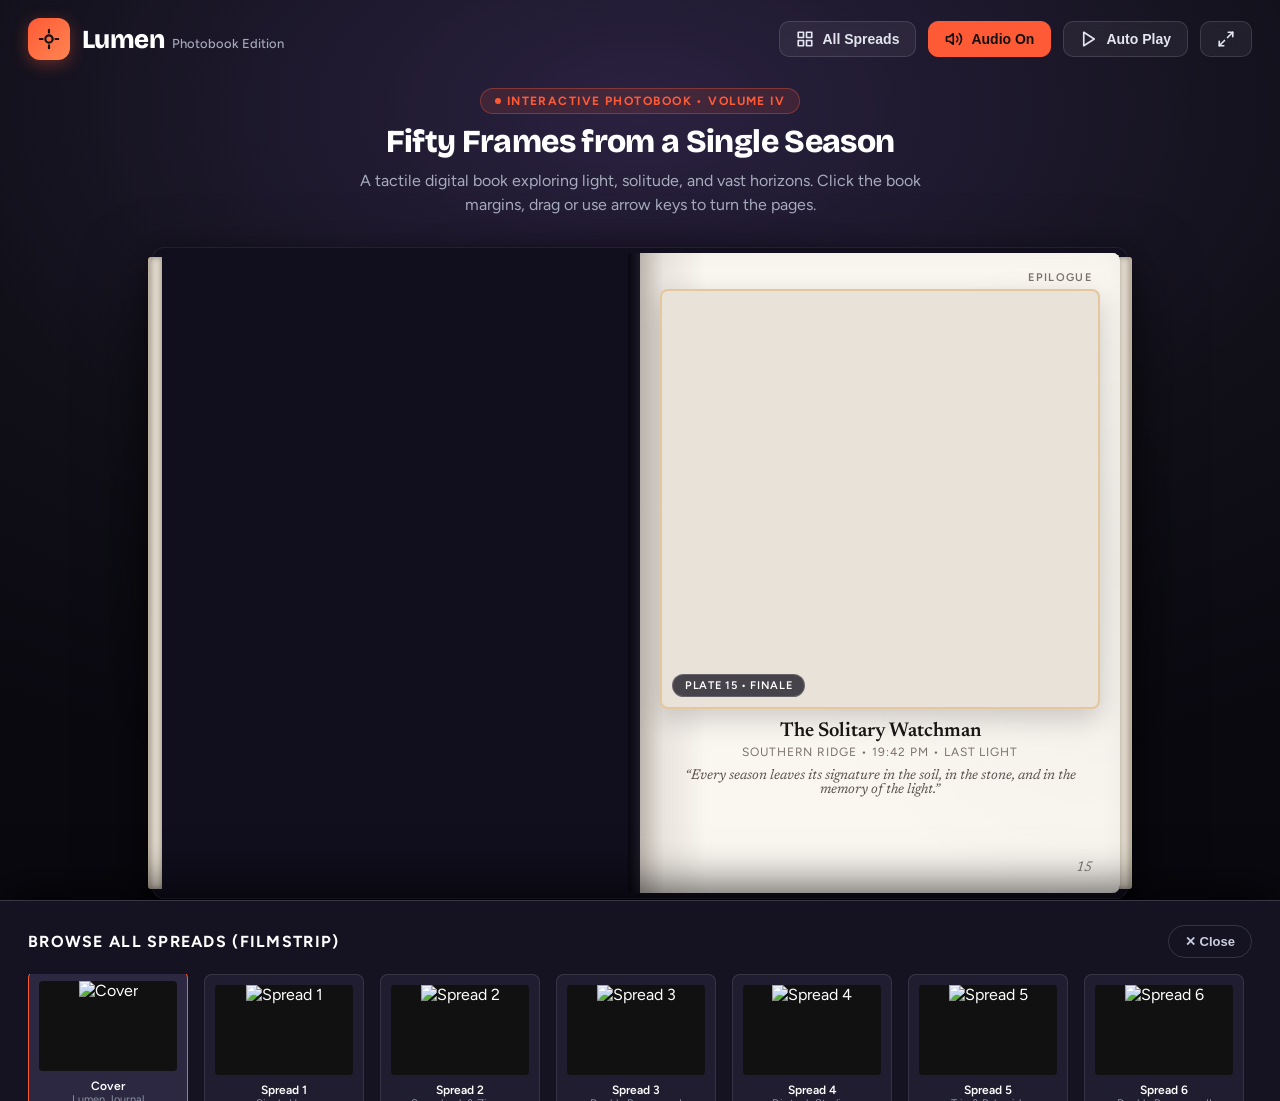
==== commit 355e6ed8: "fix: 100% width single hero images, larger scrapbook cards, zigzag layout on page 6, unified double-" ====
--- a/index.html
+++ b/index.html
@@ -98,6 +98,10 @@
       <div class="stacked-pages-right"></div>
       <div class="spine-ridge"></div>
 
+      <!-- Unified Floating Captions for Panoramic Double-Page Spreads (One single title across both pages) -->
+      <div class="spread-center-caption" id="spreadCap3">Pages 4 &amp; 5 • The Alpine Ridge at Dawn • Mont Blanc Massif</div>
+      <div class="spread-center-caption" id="spreadCap6">Pages 10 &amp; 11 • The Azure Coastline at Sunset • Pacific Wilds</div>
+
       <!-- Left & Right Page Turning Hotspots -->
       <div class="flip-hotspot-left" id="flipHotspotLeft" title="Click to flip backward">
         <div class="corner-curl-hint">❮</div>
@@ -264,8 +268,6 @@
             <img src="https://images.unsplash.com/photo-1464822759023-fed622ff2c3b?auto=format&fit=crop&w=2400&q=85" 
                  onerror="this.src='https://picsum.photos/seed/banner-wide-01/1920/1320'" 
                  alt="The Alpine Ridge at Dawn" loading="lazy">
-            <div class="spread-spine-crease-left"></div>
-            <div class="spread-banner-badge">Panoramic Spread • Left</div>
           </div>
           <div class="page-number" style="color: #fff; text-shadow: 0 1px 4px rgba(0,0,0,0.8);">4</div>
         </div>
@@ -281,28 +283,29 @@
             <img src="https://images.unsplash.com/photo-1464822759023-fed622ff2c3b?auto=format&fit=crop&w=2400&q=85" 
                  onerror="this.src='https://picsum.photos/seed/banner-wide-01/1920/1320'" 
                  alt="The Alpine Ridge at Dawn" loading="lazy">
-            <div class="spread-spine-crease-right"></div>
-            <div class="spread-banner-badge">Pages 4 &amp; 5 • Alpine Panorama</div>
           </div>
           <div class="page-number" style="color: #fff; text-shadow: 0 1px 4px rgba(0,0,0,0.8);">5</div>
         </div>
 
-        <!-- Back: Page 6 - Diptych Vertical Light Studies -->
+        <!-- Back: Page 6 - Two-Image Staggered / Zigzag (Natural Landscape Orientation) -->
         <div class="page-face page-back">
-          <div class="page-header-title">Diptych Studies</div>
-          <div class="page-content">
-            <div class="layout-diptych">
-              <div class="photo-frame" data-title="Light Study I • Stone Archway" data-desc="Diptych Left • Architectural geometry and quiet shadows in cloister corridors.">
-                <img src="https://images.unsplash.com/photo-1513694203232-719a280e022f?auto=format&fit=crop&w=800&q=80" 
-                     onerror="this.src='https://picsum.photos/seed/6001/800/1000'" 
+          <div class="page-header-title">Architectural Light</div>
+          <div class="page-content">
+            <div class="layout-zigzag">
+              <div class="photo-frame item-top" data-title="Light Study I • Stone Archway" data-desc="Natural raking sunlight and geometric shadows across ancient stone arches.">
+                <img src="https://images.unsplash.com/photo-1513694203232-719a280e022f?auto=format&fit=crop&w=1000&q=80" 
+                     onerror="this.src='https://picsum.photos/seed/6001/1000/700'" 
                      alt="Stone Archway" loading="lazy">
-                <div class="photo-tag">Archway I</div>
-              </div>
-              <div class="photo-frame" data-title="Light Study II • Interior Shadows" data-desc="Diptych Right • Contrast study of natural raking sunlight.">
-                <img src="https://images.unsplash.com/photo-1513519245088-0e12902e5a38?auto=format&fit=crop&w=800&q=80" 
-                     onerror="this.src='https://picsum.photos/seed/6002/800/1000'" 
+                <div class="photo-tag">Archway Study</div>
+              </div>
+              <div class="story-note">
+                “Light carving through stone, revealing quiet architectural geometry in timeless silence.”
+              </div>
+              <div class="photo-frame item-bottom" data-title="Light Study II • Interior Shadows" data-desc="Contrast study of morning sunlight filtering across warm minimalist interior spaces.">
+                <img src="https://images.unsplash.com/photo-1513519245088-0e12902e5a38?auto=format&fit=crop&w=1000&q=80" 
+                     onerror="this.src='https://picsum.photos/seed/6002/1000/700'" 
                      alt="Interior Shadows" loading="lazy">
-                <div class="photo-tag">Archway II</div>
+                <div class="photo-tag">Interior Light</div>
               </div>
             </div>
           </div>
@@ -406,8 +409,6 @@
             <img src="https://images.unsplash.com/photo-1518495973542-4542c06a5843?auto=format&fit=crop&w=2400&q=85" 
                  onerror="this.src='https://picsum.photos/seed/cover-spread-02/1600/2200'" 
                  alt="Azure Coast Sunset" loading="lazy">
-            <div class="spread-spine-crease-left"></div>
-            <div class="spread-banner-badge">Panoramic Spread II • Left</div>
           </div>
           <div class="page-number" style="color: #fff; text-shadow: 0 1px 4px rgba(0,0,0,0.8);">10</div>
         </div>
@@ -423,8 +424,6 @@
             <img src="https://images.unsplash.com/photo-1518495973542-4542c06a5843?auto=format&fit=crop&w=2400&q=85" 
                  onerror="this.src='https://picsum.photos/seed/cover-spread-02/1600/2200'" 
                  alt="Azure Coast Sunset" loading="lazy">
-            <div class="spread-spine-crease-right"></div>
-            <div class="spread-banner-badge">Pages 10 &amp; 11 • Azure Sunset</div>
           </div>
           <div class="page-number" style="color: #fff; text-shadow: 0 1px 4px rgba(0,0,0,0.8);">11</div>
         </div>
--- a/styles.css
+++ b/styles.css
@@ -228,23 +228,21 @@
   pointer-events: none;
 }
 
-/* Spine groove in the center */
+/* Spine groove behind the book (kept behind pages to prevent dark vertical bar over spreads) */
 .spine-ridge {
   position: absolute;
-  top: -8px;
-  bottom: -8px;
+  top: 0;
+  bottom: 0;
   left: 50%;
-  width: 32px;
+  width: 24px;
   transform: translateX(-50%);
   background: linear-gradient(to right, 
-    rgba(0,0,0,0.6) 0%, 
-    rgba(255,255,255,0.06) 20%, 
-    rgba(10,8,15,0.95) 50%, 
-    rgba(255,255,255,0.06) 80%, 
-    rgba(0,0,0,0.6) 100%
+    rgba(0,0,0,0.5) 0%, 
+    rgba(255,255,255,0.05) 50%, 
+    rgba(0,0,0,0.5) 100%
   );
   border-radius: 4px;
-  z-index: 50;
+  z-index: -1;
   pointer-events: none;
 }
 
@@ -529,7 +527,7 @@
    ========================================================================== */
 .page-content {
   position: absolute;
-  inset: 44px 32px 42px 32px;
+  inset: 36px 20px 32px 20px;
   display: flex;
   flex-direction: column;
 }
@@ -583,31 +581,41 @@
 }
 
 /* ----------------------------------------------------
-   LAYOUT 1: SINGLE HERO (MUSEUM PASSE-PARTOUT)
+   LAYOUT 1: SINGLE HERO (FULL 100% WIDTH BOLD DISPLAY)
    ---------------------------------------------------- */
 .layout-single-hero {
   height: 100%;
+  width: 100%;
   display: flex;
   flex-direction: column;
-  justify-content: center;
+  justify-content: flex-start;
+  gap: 12px;
 }
 
 .layout-single-hero .photo-frame {
+  width: 100% !important;
+  height: 480px;
   flex: 1;
-  width: 100%;
-  max-height: 440px;
-  border-radius: 6px;
-  box-shadow: 0 8px 24px rgba(0, 0, 0, 0.15);
+  border-radius: 8px;
+  box-shadow: 0 10px 28px rgba(0, 0, 0, 0.18);
+  overflow: hidden;
+}
+
+.layout-single-hero .photo-frame img {
+  width: 100% !important;
+  height: 100% !important;
+  object-fit: cover;
+  display: block;
 }
 
 .layout-single-hero .caption-block {
-  margin-top: 16px;
   text-align: center;
+  padding: 0 4px;
 }
 
 .layout-single-hero .caption-title {
   font-family: 'Newsreader', Georgia, serif;
-  font-size: 19px;
+  font-size: 20px;
   font-weight: 600;
   color: #1A1614;
 }
@@ -621,7 +629,7 @@
 }
 
 /* ----------------------------------------------------
-   LAYOUT 2: TWO-IMAGE SCRAPBOOK / ROTATED
+   LAYOUT 2: TWO-IMAGE SCRAPBOOK / ROTATED (ENLARGED)
    ---------------------------------------------------- */
 .layout-scrapbook {
   height: 100%;
@@ -630,29 +638,29 @@
 
 .layout-scrapbook .photo-frame.item-1 {
   position: absolute;
-  top: 10px;
-  left: 12px;
-  width: 72%;
-  height: 52%;
+  top: 4px;
+  left: 6px;
+  width: 86%;
+  height: 57%;
   transform: rotate(-2.2deg);
   border: 6px solid #FFFFFF;
-  box-shadow: 0 8px 24px rgba(0, 0, 0, 0.14);
+  box-shadow: 0 10px 28px rgba(0, 0, 0, 0.16);
 }
 
 .layout-scrapbook .photo-frame.item-2 {
   position: absolute;
-  bottom: 24px;
-  right: 12px;
-  width: 74%;
-  height: 50%;
-  transform: rotate(2.4deg);
+  bottom: 12px;
+  right: 6px;
+  width: 88%;
+  height: 57%;
+  transform: rotate(2.2deg);
   border: 6px solid #FFFFFF;
-  box-shadow: 0 10px 28px rgba(0, 0, 0, 0.18);
+  box-shadow: 0 12px 32px rgba(0, 0, 0, 0.2);
   z-index: 2;
 }
 
 .layout-scrapbook .photo-frame:hover {
-  transform: rotate(0deg) scale(1.04);
+  transform: rotate(0deg) scale(1.03);
   z-index: 25;
 }
 
@@ -680,17 +688,17 @@
   display: flex;
   flex-direction: column;
   justify-content: space-between;
-  gap: 16px;
+  gap: 14px;
 }
 
 .layout-zigzag .item-top {
-  width: 78%;
+  width: 84%;
   height: 48%;
   align-self: flex-start;
 }
 
 .layout-zigzag .item-bottom {
-  width: 82%;
+  width: 84%;
   height: 48%;
   align-self: flex-end;
 }
@@ -698,10 +706,11 @@
 .layout-zigzag .story-note {
   font-family: 'Newsreader', Georgia, serif;
   font-style: italic;
-  font-size: 13px;
+  font-size: 13.5px;
   line-height: 1.45;
   color: #5A534B;
-  padding: 4px 6px;
+  padding: 2px 4px;
+  text-align: center;
 }
 
 /* ----------------------------------------------------
@@ -754,50 +763,40 @@
   display: block;
 }
 
-/* Spine crease overlay on spread to create photorealistic center binding depth */
-.spread-spine-crease-left {
-  position: absolute;
-  top: 0;
-  bottom: 0;
-  right: 0;
-  width: 50px;
-  background: linear-gradient(to left, rgba(0,0,0,0.45) 0%, rgba(0,0,0,0.12) 50%, transparent 100%);
-  pointer-events: none;
-  z-index: 5;
-}
-
+/* Remove dark spine creases so panorama sky is clean and seamless */
+.spread-spine-crease-left,
 .spread-spine-crease-right {
-  position: absolute;
-  top: 0;
-  bottom: 0;
-  left: 0;
-  width: 50px;
-  background: linear-gradient(to right, rgba(0,0,0,0.45) 0%, rgba(0,0,0,0.12) 50%, transparent 100%);
-  pointer-events: none;
-  z-index: 5;
-}
-
-.spread-banner-badge {
-  position: absolute;
-  bottom: 30px;
-  padding: 8px 20px;
+  display: none !important;
+}
+
+/* Unified Center Caption for Double-Page Spread */
+.spread-center-caption {
+  position: absolute;
+  bottom: 28px;
+  left: 50%;
+  transform: translateX(-50%);
+  padding: 9px 24px;
   border-radius: 99px;
-  background: rgba(14, 11, 22, 0.75);
+  background: rgba(14, 11, 22, 0.85);
   color: #fff;
   font-size: 13px;
   font-weight: 600;
   letter-spacing: 0.1em;
   text-transform: uppercase;
-  backdrop-filter: blur(10px);
-  border: 1px solid rgba(255, 255, 255, 0.22);
-  z-index: 10;
-  box-shadow: 0 4px 20px rgba(0, 0, 0, 0.4);
-}
-.page-spread-left .spread-banner-badge {
-  right: 30px;
-}
-.page-spread-right .spread-banner-badge {
-  left: 30px;
+  backdrop-filter: blur(12px);
+  border: 1px solid rgba(255, 255, 255, 0.25);
+  z-index: 45;
+  box-shadow: 0 6px 24px rgba(0, 0, 0, 0.5);
+  pointer-events: none;
+  opacity: 0;
+  visibility: hidden;
+  transition: opacity 0.35s ease, visibility 0.35s ease;
+  white-space: nowrap;
+}
+
+.spread-center-caption.active {
+  opacity: 1;
+  visibility: visible;
 }
 
 /* ----------------------------------------------------
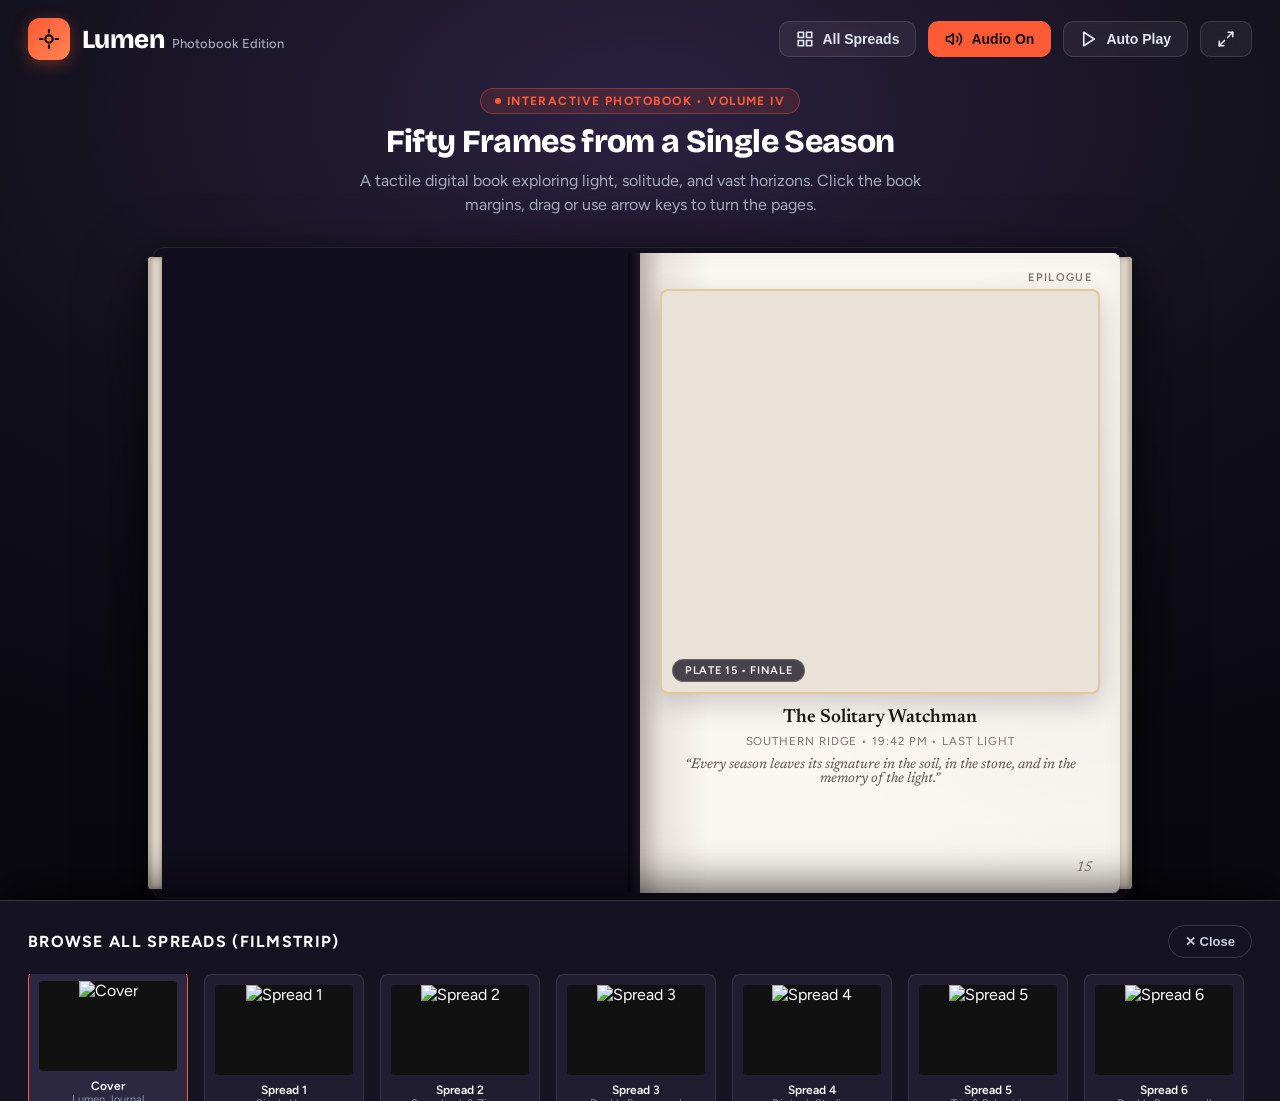
==== commit 7afa22ed: "fix: enforce equal 220px height on all dual image pages, optimize single hero height to 405px, repla" ====
--- a/index.html
+++ b/index.html
@@ -233,16 +233,14 @@
         </div>
       </div>
 
-      <!-- ========================================================
-           LEAF 2: SPREAD 2 (PAGE 3) & SPREAD 3 (PAGE 4: FULL SPREAD LEFT)
-           ======================================================== -->
+      <!-- ================ LEAF 2 : SPREAD 2 (PAGE 3) & SPREAD 3 (PAGE 4: FULL SPREAD LEFT) ================ -->
       <div class="book-leaf" id="leaf2">
-        <!-- Front: Page 3 - Two-Image Zigzag / Asymmetrical Staggered -->
+        <!-- Front: Page 3 - Dual Equal Landscape (Exact Same Height) -->
         <div class="page-face page-front">
           <div class="page-header-title">Field Journal</div>
           <div class="page-content">
-            <div class="layout-zigzag">
-              <div class="photo-frame item-top" data-title="Emerald Glade" data-desc="Asymmetrical zigzag composition • 28mm • The path less traveled into the deep valley.">
+            <div class="layout-dual-equal">
+              <div class="photo-frame" data-title="Emerald Glade" data-desc="28mm • The path less traveled into the deep valley.">
                 <img src="https://images.unsplash.com/photo-1506744038136-46273834b3fb?auto=format&fit=crop&w=1000&q=80" 
                      onerror="this.src='https://picsum.photos/seed/3001/1000/800'" 
                      alt="Emerald Glade" loading="lazy">
@@ -251,7 +249,7 @@
               <div class="story-note">
                 “There is an unrepeatable geometry in the way fog meets mountain stone. You cannot plan it; you simply wait until the wind holds its breath.”
               </div>
-              <div class="photo-frame item-bottom" data-title="Golden Pass At Sunset" data-desc="Asymmetric bottom anchor • Captured at the crest of the pass as shadows lengthen.">
+              <div class="photo-frame" data-title="Golden Pass At Sunset" data-desc="Captured at the crest of the pass as shadows lengthen.">
                 <img src="https://images.unsplash.com/photo-1469474968028-56623f02e42e?auto=format&fit=crop&w=1000&q=80" 
                      onerror="this.src='https://picsum.photos/seed/3002/1000/800'" 
                      alt="Golden Pass" loading="lazy">
@@ -273,9 +271,7 @@
         </div>
       </div>
 
-      <!-- ========================================================
-           LEAF 3: SPREAD 3 (PAGE 5: FULL SPREAD RIGHT) & SPREAD 4 (PAGE 6)
-           ======================================================== -->
+      <!-- ================ LEAF 3 : SPREAD 3 (PAGE 5: FULL SPREAD RIGHT) & SPREAD 4 (PAGE 6) ================ -->
       <div class="book-leaf" id="leaf3">
         <!-- Front: Page 5 - DOUBLE-PAGE PANORAMIC SPREAD I (RIGHT HALF) -->
         <div class="page-face page-front">
@@ -287,12 +283,12 @@
           <div class="page-number" style="color: #fff; text-shadow: 0 1px 4px rgba(0,0,0,0.8);">5</div>
         </div>
 
-        <!-- Back: Page 6 - Two-Image Staggered / Zigzag (Natural Landscape Orientation) -->
+        <!-- Back: Page 6 - Dual Equal Landscape (Exact Same Height) -->
         <div class="page-face page-back">
           <div class="page-header-title">Architectural Light</div>
           <div class="page-content">
-            <div class="layout-zigzag">
-              <div class="photo-frame item-top" data-title="Light Study I • Stone Archway" data-desc="Natural raking sunlight and geometric shadows across ancient stone arches.">
+            <div class="layout-dual-equal">
+              <div class="photo-frame" data-title="Light Study I • Stone Archway" data-desc="Natural raking sunlight and geometric shadows across ancient stone arches.">
                 <img src="https://images.unsplash.com/photo-1513694203232-719a280e022f?auto=format&fit=crop&w=1000&q=80" 
                      onerror="this.src='https://picsum.photos/seed/6001/1000/700'" 
                      alt="Stone Archway" loading="lazy">
@@ -301,7 +297,7 @@
               <div class="story-note">
                 “Light carving through stone, revealing quiet architectural geometry in timeless silence.”
               </div>
-              <div class="photo-frame item-bottom" data-title="Light Study II • Interior Shadows" data-desc="Contrast study of morning sunlight filtering across warm minimalist interior spaces.">
+              <div class="photo-frame" data-title="Light Study II • Interior Shadows" data-desc="Contrast study of morning sunlight filtering across warm minimalist interior spaces.">
                 <img src="https://images.unsplash.com/photo-1513519245088-0e12902e5a38?auto=format&fit=crop&w=1000&q=80" 
                      onerror="this.src='https://picsum.photos/seed/6002/1000/700'" 
                      alt="Interior Shadows" loading="lazy">
@@ -337,34 +333,25 @@
           <div class="page-number">7</div>
         </div>
 
-        <!-- Back: Page 8 - Trio Feature (1 Lead + 2 Stacked) -->
-        <div class="page-face page-back">
-          <div class="page-header-title">Editorial Trio</div>
-          <div class="page-content">
-            <div class="layout-trio">
-              <!-- Lead Column -->
-              <div class="lead-col">
-                <div class="photo-frame" style="height: 100%;" data-title="The Great Ridge" data-desc="Trio Lead Image • Dominant vertical framing of the serrated granite towers.">
-                  <img src="https://images.unsplash.com/photo-1426604966848-d7adac402bff?auto=format&fit=crop&w=1000&q=80" 
-                       onerror="this.src='https://picsum.photos/seed/8001/900/1200'" 
-                       alt="The Great Ridge" loading="lazy">
-                  <div class="photo-tag">Lead • Granite Ridge</div>
-                </div>
-              </div>
-              <!-- Stack Column -->
-              <div class="stack-col">
-                <div class="photo-frame" data-title="Alpine Tarn Reflection" data-desc="Trio Companion A • Still glacial water mirror.">
-                  <img src="https://images.unsplash.com/photo-1501785888041-af3ef285b470?auto=format&fit=crop&w=800&q=80" 
-                       onerror="this.src='https://picsum.photos/seed/8002/800/600'" 
-                       alt="Alpine Tarn" loading="lazy">
-                  <div class="photo-tag">Detail A</div>
-                </div>
-                <div class="photo-frame" data-title="Valley Floor Mist" data-desc="Trio Companion B • Rising dawn humidity.">
-                  <img src="https://images.unsplash.com/photo-1472214103451-9374bd1c798e?auto=format&fit=crop&w=800&q=80" 
-                       onerror="this.src='https://picsum.photos/seed/8003/800/600'" 
-                       alt="Valley Mist" loading="lazy">
-                  <div class="photo-tag">Detail B</div>
-                </div>
+        <!-- Back: Page 8 - Dual Equal Landscape (Exact Same Height) -->
+        <div class="page-face page-back">
+          <div class="page-header-title">Alpine Studies</div>
+          <div class="page-content">
+            <div class="layout-dual-equal">
+              <div class="photo-frame" data-title="The Great Ridge" data-desc="Granite towers rising through morning clouds.">
+                <img src="https://images.unsplash.com/photo-1426604966848-d7adac402bff?auto=format&fit=crop&w=1000&q=80" 
+                     onerror="this.src='https://picsum.photos/seed/8001/1000/700'" 
+                     alt="The Great Ridge" loading="lazy">
+                <div class="photo-tag">The Great Ridge</div>
+              </div>
+              <div class="story-note">
+                “High alpine silence, where granite meets the open sky in timeless stillness.”
+              </div>
+              <div class="photo-frame" data-title="Alpine Tarn Reflection" data-desc="Glacial lake mirror under golden morning light.">
+                <img src="https://images.unsplash.com/photo-1501785888041-af3ef285b470?auto=format&fit=crop&w=1000&q=80" 
+                     onerror="this.src='https://picsum.photos/seed/8002/1000/700'" 
+                     alt="Alpine Tarn" loading="lazy">
+                <div class="photo-tag">Alpine Tarn</div>
               </div>
             </div>
           </div>
@@ -372,31 +359,27 @@
         </div>
       </div>
 
-      <!-- ========================================================
-           LEAF 5: SPREAD 5 (PAGE 9: POLAROIDS) & SPREAD 6 (PAGE 10: SPREAD II LEFT)
-           ======================================================== -->
+      <!-- ================ LEAF 5 : SPREAD 5 (PAGE 9) & SPREAD 6 (PAGE 10: SPREAD II LEFT) ================ -->
       <div class="book-leaf" id="leaf5">
-        <!-- Front: Page 9 - Vintage Polaroid Duo -->
+        <!-- Front: Page 9 - Dual Equal Landscape (Exact Same Height) -->
         <div class="page-face page-front">
           <div class="page-header-title">Instant Impressions</div>
           <div class="page-content">
-            <div class="layout-polaroids">
-              <div class="polaroid-card polaroid-1" data-title="Misty Pass • Hokkaido" data-desc="Polaroid SX-70 Original • Authentic white border and handwritten diary annotation.">
-                <div class="polaroid-img">
-                  <img src="https://images.unsplash.com/photo-1500530855697-b586d89ba3ee?auto=format&fit=crop&w=800&q=80" 
-                       onerror="this.src='https://picsum.photos/seed/9001/800/800'" 
-                       alt="Misty Pass" loading="lazy">
-                </div>
-                <div class="polaroid-caption">Hokkaido Pass • 06:45 AM</div>
-              </div>
-
-              <div class="polaroid-card polaroid-2" data-title="Pacific Foam • Big Sur" data-desc="Polaroid SX-70 Original • Coastal spray on warm sand.">
-                <div class="polaroid-img">
-                  <img src="https://images.unsplash.com/photo-1507525428034-b723cf961d3e?auto=format&fit=crop&w=800&q=80" 
-                       onerror="this.src='https://picsum.photos/seed/9002/800/800'" 
-                       alt="Pacific Foam" loading="lazy">
-                </div>
-                <div class="polaroid-caption">Big Sur breakers • Oct 14</div>
+            <div class="layout-dual-equal">
+              <div class="photo-frame" data-title="Misty Pass • Hokkaido" data-desc="Early autumn mist rolling across the winding mountain pass.">
+                <img src="https://images.unsplash.com/photo-1500530855697-b586d89ba3ee?auto=format&fit=crop&w=1000&q=80" 
+                     onerror="this.src='https://picsum.photos/seed/9001/1000/700'" 
+                     alt="Misty Pass" loading="lazy">
+                <div class="photo-tag">Hokkaido Pass</div>
+              </div>
+              <div class="story-note">
+                “Moments captured in stillness, before the autumn light shifts across the valley.”
+              </div>
+              <div class="photo-frame" data-title="Pacific Foam • Big Sur" data-desc="Sunset breakers crashing against coastal cliffs.">
+                <img src="https://images.unsplash.com/photo-1507525428034-b723cf961d3e?auto=format&fit=crop&w=1000&q=80" 
+                     onerror="this.src='https://picsum.photos/seed/9002/1000/700'" 
+                     alt="Pacific Foam" loading="lazy">
+                <div class="photo-tag">Big Sur Coast</div>
               </div>
             </div>
           </div>
@@ -414,9 +397,7 @@
         </div>
       </div>
 
-      <!-- ========================================================
-           LEAF 6: SPREAD 6 (PAGE 11: SPREAD II RIGHT) & SPREAD 7 (PAGE 12)
-           ======================================================== -->
+      <!-- ================ LEAF 6 : SPREAD 6 (PAGE 11: SPREAD II RIGHT) & SPREAD 7 (PAGE 12) ================ -->
       <div class="book-leaf" id="leaf6">
         <!-- Front: Page 11 - DOUBLE-PAGE PANORAMIC SPREAD II (RIGHT HALF) -->
         <div class="page-face page-front">
@@ -428,32 +409,25 @@
           <div class="page-number" style="color: #fff; text-shadow: 0 1px 4px rgba(0,0,0,0.8);">11</div>
         </div>
 
-        <!-- Back: Page 12 - Creative Asymmetrical 2-Image Offset -->
+        <!-- Back: Page 12 - Dual Equal Landscape (Exact Same Height) -->
         <div class="page-face page-back">
           <div class="page-header-title">Asymmetric Framing</div>
           <div class="page-content">
-            <div style="position: relative; height: 100%;">
-              <!-- Floating Top Detail -->
-              <div class="photo-frame" style="position: absolute; top: 0; right: 0; width: 62%; height: 42%;" 
-                   data-title="Golden Sand Ripple" data-desc="Macro study of wind-carved mineral contours at low tide.">
+            <div class="layout-dual-equal">
+              <div class="photo-frame" data-title="Golden Sand Ripple" data-desc="Macro study of wind-carved mineral contours at low tide.">
                 <img src="https://images.unsplash.com/photo-1470240731273-7821a6eeb6bd?auto=format&fit=crop&w=1000&q=80" 
-                     onerror="this.src='https://picsum.photos/seed/1201/800/600'" 
+                     onerror="this.src='https://picsum.photos/seed/1201/1000/700'" 
                      alt="Sand Ripple" loading="lazy">
-                <div class="photo-tag">Detail • Texture</div>
-              </div>
-              
-              <!-- Subtle Editorial Story Excerpt -->
-              <div style="position: absolute; top: 46%; left: 0; width: 44%; font-family: 'Newsreader', serif; font-style: italic; font-size: 14px; line-height: 1.45; color: #5A534B;">
-                “The tide retreats twice a day, leaving behind a transient canvas etched with the wind’s quietest brushwork.”
-              </div>
-
-              <!-- Anchored Bottom Hero -->
-              <div class="photo-frame" style="position: absolute; bottom: 0; left: 0; width: 88%; height: 48%;" 
-                   data-title="The Low Tide Mirror" data-desc="Reflective water sheet catching amber cloud underbellies.">
+                <div class="photo-tag">Sand Ripple</div>
+              </div>
+              <div class="story-note">
+                “The tide retreats twice a day, leaving behind a transient canvas etched by the wind.”
+              </div>
+              <div class="photo-frame" data-title="The Low Tide Mirror" data-desc="Reflective water sheet catching amber cloud underbellies.">
                 <img src="https://images.unsplash.com/photo-1475921088700-415f5e297f34?auto=format&fit=crop&w=1000&q=80" 
-                     onerror="this.src='https://picsum.photos/seed/1202/1000/600'" 
+                     onerror="this.src='https://picsum.photos/seed/1202/1000/700'" 
                      alt="Low Tide Mirror" loading="lazy">
-                <div class="photo-tag">Plate 12</div>
+                <div class="photo-tag">Low Tide Mirror</div>
               </div>
             </div>
           </div>
--- a/styles.css
+++ b/styles.css
@@ -581,7 +581,7 @@
 }
 
 /* ----------------------------------------------------
-   LAYOUT 1: SINGLE HERO (FULL 100% WIDTH BOLD DISPLAY)
+   LAYOUT 1: SINGLE HERO (MATCHING SCREENSHOT 1 PROPORTIONS)
    ---------------------------------------------------- */
 .layout-single-hero {
   height: 100%;
@@ -589,13 +589,15 @@
   display: flex;
   flex-direction: column;
   justify-content: flex-start;
-  gap: 12px;
+  gap: 10px;
 }
 
 .layout-single-hero .photo-frame {
   width: 100% !important;
-  height: 480px;
-  flex: 1;
+  height: 405px !important;
+  max-height: 405px !important;
+  min-height: 405px !important;
+  flex: none !important;
   border-radius: 8px;
   box-shadow: 0 10px 28px rgba(0, 0, 0, 0.18);
   overflow: hidden;
@@ -610,18 +612,19 @@
 
 .layout-single-hero .caption-block {
   text-align: center;
-  padding: 0 4px;
+  padding: 2px 4px 0;
 }
 
 .layout-single-hero .caption-title {
   font-family: 'Newsreader', Georgia, serif;
-  font-size: 20px;
+  font-size: 19px;
   font-weight: 600;
   color: #1A1614;
+  line-height: 1.25;
 }
 
 .layout-single-hero .caption-meta {
-  font-size: 12px;
+  font-size: 11.5px;
   color: var(--paper-muted);
   letter-spacing: 0.08em;
   text-transform: uppercase;
@@ -681,52 +684,48 @@
 }
 
 /* ----------------------------------------------------
-   LAYOUT 3: TWO-IMAGE ZIGZAG / ASYMMETRICAL
+   LAYOUT 3: DUAL EQUAL (EXACT SAME 220PX HEIGHT FOR BOTH IMAGES)
    ---------------------------------------------------- */
+.layout-dual-equal,
 .layout-zigzag {
   height: 100%;
+  width: 100%;
   display: flex;
   flex-direction: column;
   justify-content: space-between;
-  gap: 14px;
-}
-
-.layout-zigzag .item-top {
-  width: 84%;
-  height: 48%;
-  align-self: flex-start;
-}
-
-.layout-zigzag .item-bottom {
-  width: 84%;
-  height: 48%;
-  align-self: flex-end;
-}
-
+  gap: 12px;
+}
+
+.layout-dual-equal .photo-frame,
+.layout-zigzag .photo-frame {
+  width: 100% !important;
+  height: 220px !important;
+  min-height: 220px !important;
+  max-height: 220px !important;
+  flex: none !important;
+  border-radius: 8px;
+  box-shadow: 0 8px 24px rgba(0, 0, 0, 0.14);
+  overflow: hidden;
+}
+
+.layout-dual-equal .photo-frame img,
+.layout-zigzag .photo-frame img {
+  width: 100% !important;
+  height: 100% !important;
+  object-fit: cover !important;
+  display: block;
+}
+
+.layout-dual-equal .story-note,
 .layout-zigzag .story-note {
   font-family: 'Newsreader', Georgia, serif;
   font-style: italic;
   font-size: 13.5px;
-  line-height: 1.45;
+  line-height: 1.4;
   color: #5A534B;
-  padding: 2px 4px;
   text-align: center;
-}
-
-/* ----------------------------------------------------
-   LAYOUT 4: VERTICAL DIPTYCH
-   ---------------------------------------------------- */
-.layout-diptych {
-  height: 100%;
-  display: flex;
-  gap: 16px;
-  align-items: stretch;
-}
-
-.layout-diptych .photo-frame {
-  flex: 1;
-  height: 90%;
-  border-radius: 4px;
+  padding: 0 8px;
+  margin: auto 0;
 }
 
 /* ----------------------------------------------------
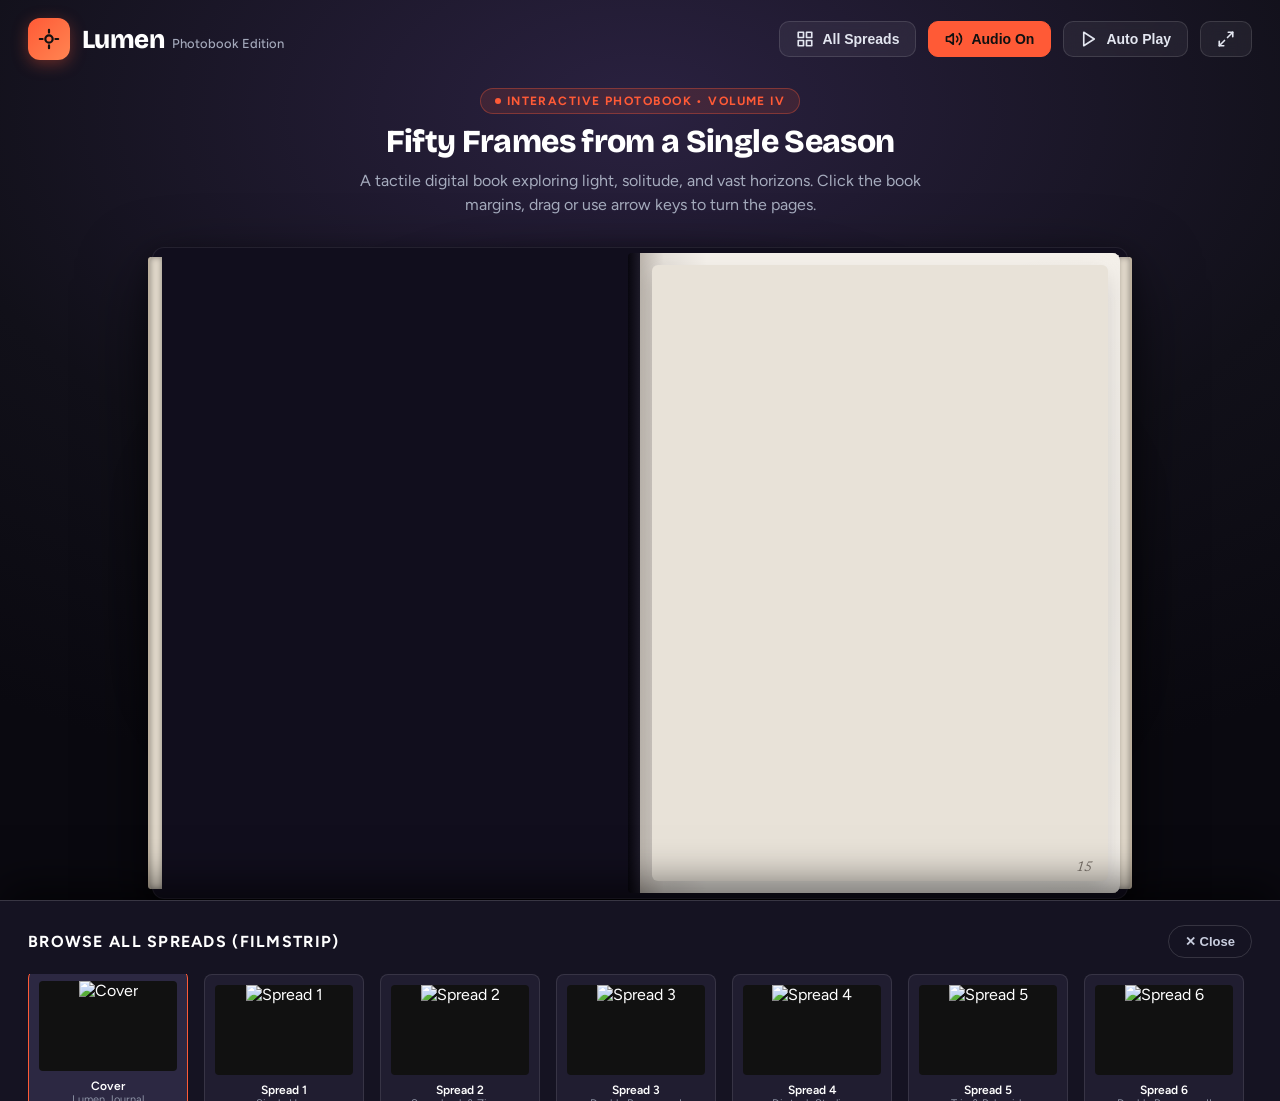
==== commit fc814ee0: "fix: remove all text content and make images full height and width" ====
--- a/index.html
+++ b/index.html
@@ -183,49 +183,35 @@
         </div>
       </div>
 
-      <!-- ========================================================
-           LEAF 1: SPREAD 1 (PAGE 1) & SPREAD 2 (PAGE 2)
-           ======================================================== -->
+      <!-- ================ LEAF 1 : SPREAD 1 (PAGE 1) & SPREAD 2 (PAGE 2) ================ -->
       <div class="book-leaf" id="leaf1">
-        <!-- Front: Page 1 - Single Hero Minimalist Passe-Partout -->
+        <!-- Front: Page 1 - Single Full Height & Width -->
         <div class="page-face page-front">
-          <div class="page-header-title">Chapter I • Light</div>
           <div class="page-content">
             <div class="layout-single-hero">
-              <div class="photo-frame" data-title="The Solitary Light • Cape Mendocino" data-desc="35mm Film • Leica M6 • Early morning sea mist along the rugged northern headland.">
+              <div class="photo-frame" data-title="The Solitary Light • Cape Mendocino" data-desc="35mm Film • Early morning sea mist along the rugged northern headland.">
                 <img src="https://images.unsplash.com/photo-1507525428034-b723cf961d3e?auto=format&fit=crop&w=1200&q=80" 
                      onerror="this.src='https://picsum.photos/seed/1001/1200/900'" 
                      alt="The Solitary Light" loading="lazy">
-                <div class="photo-tag">Plate 01</div>
-              </div>
-              <div class="caption-block">
-                <h4 class="caption-title">I. The Solitary Light</h4>
-                <p class="caption-meta">Cape Mendocino • 06:14 AM • Fog & Breakers</p>
               </div>
             </div>
           </div>
           <div class="page-number">1</div>
         </div>
 
-        <!-- Back: Page 2 - Two-Image Scrapbook / Rotated with Washi Tape -->
-        <div class="page-face page-back">
-          <div class="page-header-title">Scrapbook Notes</div>
-          <div class="page-content">
-            <div class="layout-scrapbook">
-              <!-- Item 1 with Washi Tape -->
-              <div class="photo-frame item-1" data-title="Misty Canopy • Redwood Basin" data-desc="Natural angle -2.2deg scrapbook tilt • 50mm f/2.0 • Sunlight slicing through morning vapor.">
-                <div class="washi-tape"></div>
+        <!-- Back: Page 2 - Dual Equal Full Height & Width -->
+        <div class="page-face page-back">
+          <div class="page-content">
+            <div class="layout-dual-equal">
+              <div class="photo-frame" data-title="Misty Canopy • Redwood Basin" data-desc="Sunlight slicing through morning vapor in old-growth redwoods.">
                 <img src="https://images.unsplash.com/photo-1441974231531-c6227db76b6e?auto=format&fit=crop&w=1000&q=80" 
                      onerror="this.src='https://picsum.photos/seed/2001/1000/800'" 
                      alt="Misty Canopy" loading="lazy">
-                <div class="photo-tag">Redwood Basin</div>
-              </div>
-              <!-- Item 2 Overlapping with subtle tilt -->
-              <div class="photo-frame item-2" data-title="High Meadow Morning" data-desc="Tilted +2.4deg • Wild flora caught in the first amber rays before the valley heat rises.">
+              </div>
+              <div class="photo-frame" data-title="High Meadow Morning" data-desc="Wild flora caught in the first amber rays.">
                 <img src="https://images.unsplash.com/photo-1470071459604-3b5ec3a7fe05?auto=format&fit=crop&w=1000&q=80" 
                      onerror="this.src='https://picsum.photos/seed/2002/1000/800'" 
                      alt="High Meadow Morning" loading="lazy">
-                <div class="photo-tag">Plate 02-B</div>
               </div>
             </div>
           </div>
@@ -235,25 +221,19 @@
 
       <!-- ================ LEAF 2 : SPREAD 2 (PAGE 3) & SPREAD 3 (PAGE 4: FULL SPREAD LEFT) ================ -->
       <div class="book-leaf" id="leaf2">
-        <!-- Front: Page 3 - Dual Equal Landscape (Exact Same Height) -->
+        <!-- Front: Page 3 - Dual Equal Full Height & Width -->
         <div class="page-face page-front">
-          <div class="page-header-title">Field Journal</div>
           <div class="page-content">
             <div class="layout-dual-equal">
-              <div class="photo-frame" data-title="Emerald Glade" data-desc="28mm • The path less traveled into the deep valley.">
+              <div class="photo-frame" data-title="Emerald Glade" data-desc="The path less traveled into the deep valley.">
                 <img src="https://images.unsplash.com/photo-1506744038136-46273834b3fb?auto=format&fit=crop&w=1000&q=80" 
                      onerror="this.src='https://picsum.photos/seed/3001/1000/800'" 
                      alt="Emerald Glade" loading="lazy">
-                <div class="photo-tag">Glade Study</div>
-              </div>
-              <div class="story-note">
-                “There is an unrepeatable geometry in the way fog meets mountain stone. You cannot plan it; you simply wait until the wind holds its breath.”
               </div>
               <div class="photo-frame" data-title="Golden Pass At Sunset" data-desc="Captured at the crest of the pass as shadows lengthen.">
                 <img src="https://images.unsplash.com/photo-1469474968028-56623f02e42e?auto=format&fit=crop&w=1000&q=80" 
                      onerror="this.src='https://picsum.photos/seed/3002/1000/800'" 
                      alt="Golden Pass" loading="lazy">
-                <div class="photo-tag">Golden Pass</div>
               </div>
             </div>
           </div>
@@ -283,25 +263,19 @@
           <div class="page-number" style="color: #fff; text-shadow: 0 1px 4px rgba(0,0,0,0.8);">5</div>
         </div>
 
-        <!-- Back: Page 6 - Dual Equal Landscape (Exact Same Height) -->
-        <div class="page-face page-back">
-          <div class="page-header-title">Architectural Light</div>
+        <!-- Back: Page 6 - Dual Equal Full Height & Width -->
+        <div class="page-face page-back">
           <div class="page-content">
             <div class="layout-dual-equal">
               <div class="photo-frame" data-title="Light Study I • Stone Archway" data-desc="Natural raking sunlight and geometric shadows across ancient stone arches.">
                 <img src="https://images.unsplash.com/photo-1513694203232-719a280e022f?auto=format&fit=crop&w=1000&q=80" 
                      onerror="this.src='https://picsum.photos/seed/6001/1000/700'" 
                      alt="Stone Archway" loading="lazy">
-                <div class="photo-tag">Archway Study</div>
-              </div>
-              <div class="story-note">
-                “Light carving through stone, revealing quiet architectural geometry in timeless silence.”
               </div>
               <div class="photo-frame" data-title="Light Study II • Interior Shadows" data-desc="Contrast study of morning sunlight filtering across warm minimalist interior spaces.">
                 <img src="https://images.unsplash.com/photo-1513519245088-0e12902e5a38?auto=format&fit=crop&w=1000&q=80" 
                      onerror="this.src='https://picsum.photos/seed/6002/1000/700'" 
                      alt="Interior Shadows" loading="lazy">
-                <div class="photo-tag">Interior Light</div>
               </div>
             </div>
           </div>
@@ -309,49 +283,35 @@
         </div>
       </div>
 
-      <!-- ========================================================
-           LEAF 4: SPREAD 4 (PAGE 7) & SPREAD 5 (PAGE 8: TRIO)
-           ======================================================== -->
+      <!-- ================ LEAF 4 : SPREAD 4 (PAGE 7) & SPREAD 5 (PAGE 8) ================ -->
       <div class="book-leaf" id="leaf4">
-        <!-- Front: Page 7 - Cinematic Landscape with Narrative -->
+        <!-- Front: Page 7 - Single Full Height & Width -->
         <div class="page-face page-front">
-          <div class="page-header-title">Chapter II • Water &amp; Mist</div>
           <div class="page-content">
             <div class="layout-single-hero">
-              <div class="photo-frame" data-title="The Coastal Basin • Pacific Wilds" data-desc="Editorial plate • Hasselblad 500C/M • 80mm f/2.8 • Long exposure breakers colliding with obsidian basalt.">
+              <div class="photo-frame" data-title="The Coastal Basin • Pacific Wilds" data-desc="Long exposure breakers colliding with obsidian basalt.">
                 <img src="https://images.unsplash.com/photo-1433086966358-54859d0ed716?auto=format&fit=crop&w=1200&q=80" 
                      onerror="this.src='https://picsum.photos/seed/7001/1200/900'" 
                      alt="The Coastal Basin" loading="lazy">
-                <div class="photo-tag">Plate 07</div>
-              </div>
-              <div class="caption-block">
-                <h4 class="caption-title">The Cascading Waters of Neah</h4>
-                <p class="caption-meta">Hasselblad 500C/M • 80mm • Portra 400 • Olympic Coast</p>
               </div>
             </div>
           </div>
           <div class="page-number">7</div>
         </div>
 
-        <!-- Back: Page 8 - Dual Equal Landscape (Exact Same Height) -->
-        <div class="page-face page-back">
-          <div class="page-header-title">Alpine Studies</div>
+        <!-- Back: Page 8 - Dual Equal Full Height & Width -->
+        <div class="page-face page-back">
           <div class="page-content">
             <div class="layout-dual-equal">
               <div class="photo-frame" data-title="The Great Ridge" data-desc="Granite towers rising through morning clouds.">
                 <img src="https://images.unsplash.com/photo-1426604966848-d7adac402bff?auto=format&fit=crop&w=1000&q=80" 
                      onerror="this.src='https://picsum.photos/seed/8001/1000/700'" 
                      alt="The Great Ridge" loading="lazy">
-                <div class="photo-tag">The Great Ridge</div>
-              </div>
-              <div class="story-note">
-                “High alpine silence, where granite meets the open sky in timeless stillness.”
               </div>
               <div class="photo-frame" data-title="Alpine Tarn Reflection" data-desc="Glacial lake mirror under golden morning light.">
                 <img src="https://images.unsplash.com/photo-1501785888041-af3ef285b470?auto=format&fit=crop&w=1000&q=80" 
                      onerror="this.src='https://picsum.photos/seed/8002/1000/700'" 
                      alt="Alpine Tarn" loading="lazy">
-                <div class="photo-tag">Alpine Tarn</div>
               </div>
             </div>
           </div>
@@ -361,25 +321,19 @@
 
       <!-- ================ LEAF 5 : SPREAD 5 (PAGE 9) & SPREAD 6 (PAGE 10: SPREAD II LEFT) ================ -->
       <div class="book-leaf" id="leaf5">
-        <!-- Front: Page 9 - Dual Equal Landscape (Exact Same Height) -->
+        <!-- Front: Page 9 - Dual Equal Full Height & Width -->
         <div class="page-face page-front">
-          <div class="page-header-title">Instant Impressions</div>
           <div class="page-content">
             <div class="layout-dual-equal">
               <div class="photo-frame" data-title="Misty Pass • Hokkaido" data-desc="Early autumn mist rolling across the winding mountain pass.">
                 <img src="https://images.unsplash.com/photo-1500530855697-b586d89ba3ee?auto=format&fit=crop&w=1000&q=80" 
                      onerror="this.src='https://picsum.photos/seed/9001/1000/700'" 
                      alt="Misty Pass" loading="lazy">
-                <div class="photo-tag">Hokkaido Pass</div>
-              </div>
-              <div class="story-note">
-                “Moments captured in stillness, before the autumn light shifts across the valley.”
               </div>
               <div class="photo-frame" data-title="Pacific Foam • Big Sur" data-desc="Sunset breakers crashing against coastal cliffs.">
                 <img src="https://images.unsplash.com/photo-1507525428034-b723cf961d3e?auto=format&fit=crop&w=1000&q=80" 
                      onerror="this.src='https://picsum.photos/seed/9002/1000/700'" 
                      alt="Pacific Foam" loading="lazy">
-                <div class="photo-tag">Big Sur Coast</div>
               </div>
             </div>
           </div>
@@ -409,25 +363,19 @@
           <div class="page-number" style="color: #fff; text-shadow: 0 1px 4px rgba(0,0,0,0.8);">11</div>
         </div>
 
-        <!-- Back: Page 12 - Dual Equal Landscape (Exact Same Height) -->
-        <div class="page-face page-back">
-          <div class="page-header-title">Asymmetric Framing</div>
+        <!-- Back: Page 12 - Dual Equal Full Height & Width -->
+        <div class="page-face page-back">
           <div class="page-content">
             <div class="layout-dual-equal">
               <div class="photo-frame" data-title="Golden Sand Ripple" data-desc="Macro study of wind-carved mineral contours at low tide.">
                 <img src="https://images.unsplash.com/photo-1470240731273-7821a6eeb6bd?auto=format&fit=crop&w=1000&q=80" 
                      onerror="this.src='https://picsum.photos/seed/1201/1000/700'" 
                      alt="Sand Ripple" loading="lazy">
-                <div class="photo-tag">Sand Ripple</div>
-              </div>
-              <div class="story-note">
-                “The tide retreats twice a day, leaving behind a transient canvas etched by the wind.”
               </div>
               <div class="photo-frame" data-title="The Low Tide Mirror" data-desc="Reflective water sheet catching amber cloud underbellies.">
                 <img src="https://images.unsplash.com/photo-1475921088700-415f5e297f34?auto=format&fit=crop&w=1000&q=80" 
                      onerror="this.src='https://picsum.photos/seed/1202/1000/700'" 
                      alt="Low Tide Mirror" loading="lazy">
-                <div class="photo-tag">Low Tide Mirror</div>
               </div>
             </div>
           </div>
@@ -435,54 +383,31 @@
         </div>
       </div>
 
-      <!-- ========================================================
-           LEAF 7: SPREAD 7 (PAGE 13) & SPREAD 8 (PAGE 14: QUAD MOSAIC)
-           ======================================================== -->
+      <!-- ================ LEAF 7 : SPREAD 7 (PAGE 13) & SPREAD 8 (PAGE 14: QUAD MOSAIC) ================ -->
       <div class="book-leaf" id="leaf7">
-        <!-- Front: Page 13 - Full-Bleed Atmospheric Chapter Cover -->
+        <!-- Front: Page 13 - Full-Bleed Atmospheric Night Rim -->
         <div class="page-face page-front" style="background: #0B0813;">
-          <div class="photo-frame" style="position: absolute; inset: 0; border-radius: 0;" data-title="Chapter III • The Blue Hour" data-desc="Atmospheric full-bleed cover plate • Night sky over the jagged alpine rim.">
+          <div class="photo-frame" style="position: absolute; inset: 0; border-radius: 0;" data-title="The Blue Hour &amp; Beyond" data-desc="Night sky over the jagged alpine rim.">
             <img src="https://images.unsplash.com/photo-1519681393784-d120267933ba?auto=format&fit=crop&w=1200&q=80" 
                  onerror="this.src='https://picsum.photos/seed/cover-spread-03/1600/2200'" 
                  alt="The Blue Hour" loading="lazy">
-            <div style="position: absolute; inset: 0; background: linear-gradient(to top, rgba(10,8,18,0.85) 0%, transparent 60%); pointer-events: none;"></div>
-            <div style="position: absolute; left: 36px; bottom: 44px; z-index: 5;">
-              <span style="font-size: 11px; letter-spacing: 0.16em; text-transform: uppercase; color: var(--accent); font-weight: 700;">Chapter Three</span>
-              <h3 style="font-family: 'Bricolage Grotesque', sans-serif; font-size: 32px; font-weight: 800; color: #FFF; line-height: 1.1; margin-top: 6px;">The Blue Hour &amp; Beyond</h3>
-              <p style="font-family: 'Newsreader', serif; font-style: italic; color: #D8D2E4; font-size: 15px; margin-top: 6px;">When the sun dips and the mountains turn to silhouette.</p>
-            </div>
           </div>
           <div class="page-number" style="color: #fff;">13</div>
         </div>
 
-        <!-- Back: Page 14 - Quad Photo Mosaic Grid -->
-        <div class="page-face page-back">
-          <div class="page-header-title">Mosaic Studies</div>
-          <div class="page-content">
-            <div class="layout-quad">
-              <div class="photo-frame" data-title="Autumn Foliage Canopy" data-desc="Mosaic Frame 1 • Amber birch leaves against granite.">
-                <img src="https://images.unsplash.com/photo-1447752875215-b2761acb3c5d?auto=format&fit=crop&w=800&q=80" 
-                     onerror="this.src='https://picsum.photos/seed/1401/800/800'" 
+        <!-- Back: Page 14 - Dual Equal Full Height & Width -->
+        <div class="page-face page-back">
+          <div class="page-content">
+            <div class="layout-dual-equal">
+              <div class="photo-frame" data-title="Autumn Foliage Canopy" data-desc="Amber birch leaves against granite.">
+                <img src="https://images.unsplash.com/photo-1447752875215-b2761acb3c5d?auto=format&fit=crop&w=1000&q=80" 
+                     onerror="this.src='https://picsum.photos/seed/1401/1000/700'" 
                      alt="Autumn Foliage" loading="lazy">
-                <div class="photo-tag">I. Canopy</div>
-              </div>
-              <div class="photo-frame" data-title="Mountain Tarn at Twilight" data-desc="Mosaic Frame 2 • Still water reflections.">
-                <img src="https://images.unsplash.com/photo-1470770841072-f978cf4d019e?auto=format&fit=crop&w=800&q=80" 
-                     onerror="this.src='https://picsum.photos/seed/1402/800/800'" 
+              </div>
+              <div class="photo-frame" data-title="Mountain Tarn at Twilight" data-desc="Still water reflections.">
+                <img src="https://images.unsplash.com/photo-1470770841072-f978cf4d019e?auto=format&fit=crop&w=1000&q=80" 
+                     onerror="this.src='https://picsum.photos/seed/1402/1000/700'" 
                      alt="Mountain Tarn" loading="lazy">
-                <div class="photo-tag">II. Twilight</div>
-              </div>
-              <div class="photo-frame" data-title="Alpine Flora Macro" data-desc="Mosaic Frame 3 • Dew drops on high-altitude moss.">
-                <img src="https://images.unsplash.com/photo-1465146344425-f00d5f5c8f07?auto=format&fit=crop&w=800&q=80" 
-                     onerror="this.src='https://picsum.photos/seed/1403/800/800'" 
-                     alt="Alpine Flora" loading="lazy">
-                <div class="photo-tag">III. Flora</div>
-              </div>
-              <div class="photo-frame" data-title="Forest Pathway in Mist" data-desc="Mosaic Frame 4 • Silent cedar forest in heavy rain.">
-                <img src="https://images.unsplash.com/photo-1441974231531-c6227db76b6e?auto=format&fit=crop&w=800&q=80" 
-                     onerror="this.src='https://picsum.photos/seed/1404/800/800'" 
-                     alt="Forest Pathway" loading="lazy">
-                <div class="photo-tag">IV. Path</div>
               </div>
             </div>
           </div>
@@ -490,28 +415,16 @@
         </div>
       </div>
 
-      <!-- ========================================================
-           LEAF 8: SPREAD 8 (PAGE 15: FINALE) & BACK COVER
-           ======================================================== -->
+      <!-- ================ LEAF 8 : SPREAD 8 (PAGE 15: FINALE) & BACK COVER ================ -->
       <div class="book-leaf" id="leaf8">
-        <!-- Front: Page 15 - Finale Silhouette (Single Hero with Gold Border) -->
+        <!-- Front: Page 15 - Single Full Height & Width Finale -->
         <div class="page-face page-front">
-          <div class="page-header-title">Epilogue</div>
           <div class="page-content">
             <div class="layout-single-hero">
-              <div class="photo-frame" style="border: 2px solid rgba(226, 167, 85, 0.45); max-height: 420px;" 
-                   data-title="The Solitary Tree at Dusk" data-desc="Finale plate • 85mm f/1.4 • The final light fades across the southern hills.">
+              <div class="photo-frame" data-title="The Solitary Tree at Dusk" data-desc="The final light fades across the southern hills.">
                 <img src="https://images.unsplash.com/photo-1509316975850-ff9c5deb0cd9?auto=format&fit=crop&w=1200&q=80" 
                      onerror="this.src='https://picsum.photos/seed/1501/1200/900'" 
                      alt="Solitary Tree at Dusk" loading="lazy">
-                <div class="photo-tag">Plate 15 • Finale</div>
-              </div>
-              <div class="caption-block">
-                <h4 class="caption-title">The Solitary Watchman</h4>
-                <p class="caption-meta">Southern Ridge • 19:42 PM • Last Light</p>
-                <p style="font-family: 'Newsreader', serif; font-style: italic; color: #5A534B; font-size: 14px; margin-top: 10px;">
-                  “Every season leaves its signature in the soil, in the stone, and in the memory of the light.”
-                </p>
               </div>
             </div>
           </div>
--- a/styles.css
+++ b/styles.css
@@ -527,20 +527,28 @@
    ========================================================================== */
 .page-content {
   position: absolute;
-  inset: 36px 20px 32px 20px;
+  inset: 12px;
   display: flex;
   flex-direction: column;
+}
+
+/* Hide all text content, headers, quotes, tags and captions per user request */
+.caption-block,
+.story-note,
+.page-header-title,
+.photo-tag {
+  display: none !important;
 }
 
 /* Photo Frames & Hover Effects */
 .photo-frame {
   position: relative;
   overflow: hidden;
-  border-radius: 8px;
+  border-radius: 6px;
   background: #E8E2D8;
   cursor: pointer;
   transition: transform 0.45s cubic-bezier(0.2, 0.9, 0.3, 1), box-shadow 0.45s ease;
-  box-shadow: 0 4px 18px rgba(0, 0, 0, 0.12);
+  box-shadow: 0 6px 20px rgba(0, 0, 0, 0.14);
 }
 
 .photo-frame img {
@@ -557,175 +565,77 @@
 }
 
 .photo-frame:hover img {
-  transform: scale(1.05);
-}
-
-/* Photo Caption overlay / tag */
-.photo-tag {
-  position: absolute;
-  bottom: 10px;
-  left: 10px;
-  padding: 4px 12px;
-  border-radius: 99px;
-  background: rgba(18, 14, 28, 0.75);
-  color: #FFFFFF;
-  font-size: 11px;
-  font-weight: 600;
-  letter-spacing: 0.06em;
-  text-transform: uppercase;
-  backdrop-filter: blur(8px);
-  border: 1px solid rgba(255, 255, 255, 0.18);
-  pointer-events: none;
-  z-index: 2;
-  transition: opacity 0.25s ease;
+  transform: scale(1.04);
 }
 
 /* ----------------------------------------------------
-   LAYOUT 1: SINGLE HERO (MATCHING SCREENSHOT 1 PROPORTIONS)
+   LAYOUT 1: SINGLE HERO (100% FULL HEIGHT & FULL WIDTH)
    ---------------------------------------------------- */
 .layout-single-hero {
   height: 100%;
   width: 100%;
   display: flex;
   flex-direction: column;
-  justify-content: flex-start;
-  gap: 10px;
 }
 
 .layout-single-hero .photo-frame {
   width: 100% !important;
-  height: 405px !important;
-  max-height: 405px !important;
-  min-height: 405px !important;
-  flex: none !important;
-  border-radius: 8px;
-  box-shadow: 0 10px 28px rgba(0, 0, 0, 0.18);
+  height: 100% !important;
+  max-height: none !important;
+  min-height: 0 !important;
+  flex: 1 !important;
+  border-radius: 6px;
+  box-shadow: 0 8px 24px rgba(0, 0, 0, 0.16);
   overflow: hidden;
 }
 
 .layout-single-hero .photo-frame img {
-  width: 100% !important;
-  height: 100% !important;
-  object-fit: cover;
-  display: block;
-}
-
-.layout-single-hero .caption-block {
-  text-align: center;
-  padding: 2px 4px 0;
-}
-
-.layout-single-hero .caption-title {
-  font-family: 'Newsreader', Georgia, serif;
-  font-size: 19px;
-  font-weight: 600;
-  color: #1A1614;
-  line-height: 1.25;
-}
-
-.layout-single-hero .caption-meta {
-  font-size: 11.5px;
-  color: var(--paper-muted);
-  letter-spacing: 0.08em;
-  text-transform: uppercase;
-  margin-top: 4px;
-}
-
-/* ----------------------------------------------------
-   LAYOUT 2: TWO-IMAGE SCRAPBOOK / ROTATED (ENLARGED)
-   ---------------------------------------------------- */
-.layout-scrapbook {
-  height: 100%;
-  position: relative;
-}
-
-.layout-scrapbook .photo-frame.item-1 {
-  position: absolute;
-  top: 4px;
-  left: 6px;
-  width: 86%;
-  height: 57%;
-  transform: rotate(-2.2deg);
-  border: 6px solid #FFFFFF;
-  box-shadow: 0 10px 28px rgba(0, 0, 0, 0.16);
-}
-
-.layout-scrapbook .photo-frame.item-2 {
-  position: absolute;
-  bottom: 12px;
-  right: 6px;
-  width: 88%;
-  height: 57%;
-  transform: rotate(2.2deg);
-  border: 6px solid #FFFFFF;
-  box-shadow: 0 12px 32px rgba(0, 0, 0, 0.2);
-  z-index: 2;
-}
-
-.layout-scrapbook .photo-frame:hover {
-  transform: rotate(0deg) scale(1.03);
-  z-index: 25;
-}
-
-/* Washi tape styling */
-.washi-tape {
-  position: absolute;
-  top: -12px;
-  left: 32%;
-  width: 70px;
-  height: 22px;
-  background: rgba(235, 218, 185, 0.85);
-  box-shadow: 0 2px 6px rgba(0, 0, 0, 0.1);
-  transform: rotate(-3deg);
-  z-index: 5;
-  border-left: 2px dashed rgba(180, 160, 130, 0.5);
-  border-right: 2px dashed rgba(180, 160, 130, 0.5);
-  pointer-events: none;
-}
-
-/* ----------------------------------------------------
-   LAYOUT 3: DUAL EQUAL (EXACT SAME 220PX HEIGHT FOR BOTH IMAGES)
-   ---------------------------------------------------- */
-.layout-dual-equal,
-.layout-zigzag {
-  height: 100%;
-  width: 100%;
-  display: flex;
-  flex-direction: column;
-  justify-content: space-between;
-  gap: 12px;
-}
-
-.layout-dual-equal .photo-frame,
-.layout-zigzag .photo-frame {
-  width: 100% !important;
-  height: 220px !important;
-  min-height: 220px !important;
-  max-height: 220px !important;
-  flex: none !important;
-  border-radius: 8px;
-  box-shadow: 0 8px 24px rgba(0, 0, 0, 0.14);
-  overflow: hidden;
-}
-
-.layout-dual-equal .photo-frame img,
-.layout-zigzag .photo-frame img {
   width: 100% !important;
   height: 100% !important;
   object-fit: cover !important;
   display: block;
 }
 
-.layout-dual-equal .story-note,
-.layout-zigzag .story-note {
-  font-family: 'Newsreader', Georgia, serif;
-  font-style: italic;
-  font-size: 13.5px;
-  line-height: 1.4;
-  color: #5A534B;
-  text-align: center;
-  padding: 0 8px;
-  margin: auto 0;
+/* ----------------------------------------------------
+   LAYOUT 2: DUAL EQUAL (100% FULL WIDTH, 50/50 FULL HEIGHT)
+   ---------------------------------------------------- */
+.layout-dual-equal,
+.layout-zigzag,
+.layout-scrapbook {
+  height: 100%;
+  width: 100%;
+  display: flex;
+  flex-direction: column;
+  gap: 10px;
+}
+
+.layout-dual-equal .photo-frame,
+.layout-zigzag .photo-frame,
+.layout-scrapbook .photo-frame {
+  position: relative !important;
+  top: auto !important;
+  bottom: auto !important;
+  left: auto !important;
+  right: auto !important;
+  transform: none !important;
+  width: 100% !important;
+  height: calc(50% - 5px) !important;
+  max-height: none !important;
+  min-height: 0 !important;
+  flex: 1 !important;
+  border-radius: 6px;
+  border: none !important;
+  box-shadow: 0 6px 20px rgba(0, 0, 0, 0.14);
+  overflow: hidden;
+}
+
+.layout-dual-equal .photo-frame img,
+.layout-zigzag .photo-frame img,
+.layout-scrapbook .photo-frame img {
+  width: 100% !important;
+  height: 100% !important;
+  object-fit: cover !important;
+  display: block;
 }
 
 /* ----------------------------------------------------
@@ -768,34 +678,9 @@
   display: none !important;
 }
 
-/* Unified Center Caption for Double-Page Spread */
+/* Unified Center Caption for Double-Page Spread (Hidden per user request for pure photography) */
 .spread-center-caption {
-  position: absolute;
-  bottom: 28px;
-  left: 50%;
-  transform: translateX(-50%);
-  padding: 9px 24px;
-  border-radius: 99px;
-  background: rgba(14, 11, 22, 0.85);
-  color: #fff;
-  font-size: 13px;
-  font-weight: 600;
-  letter-spacing: 0.1em;
-  text-transform: uppercase;
-  backdrop-filter: blur(12px);
-  border: 1px solid rgba(255, 255, 255, 0.25);
-  z-index: 45;
-  box-shadow: 0 6px 24px rgba(0, 0, 0, 0.5);
-  pointer-events: none;
-  opacity: 0;
-  visibility: hidden;
-  transition: opacity 0.35s ease, visibility 0.35s ease;
-  white-space: nowrap;
-}
-
-.spread-center-caption.active {
-  opacity: 1;
-  visibility: visible;
+  display: none !important;
 }
 
 /* ----------------------------------------------------
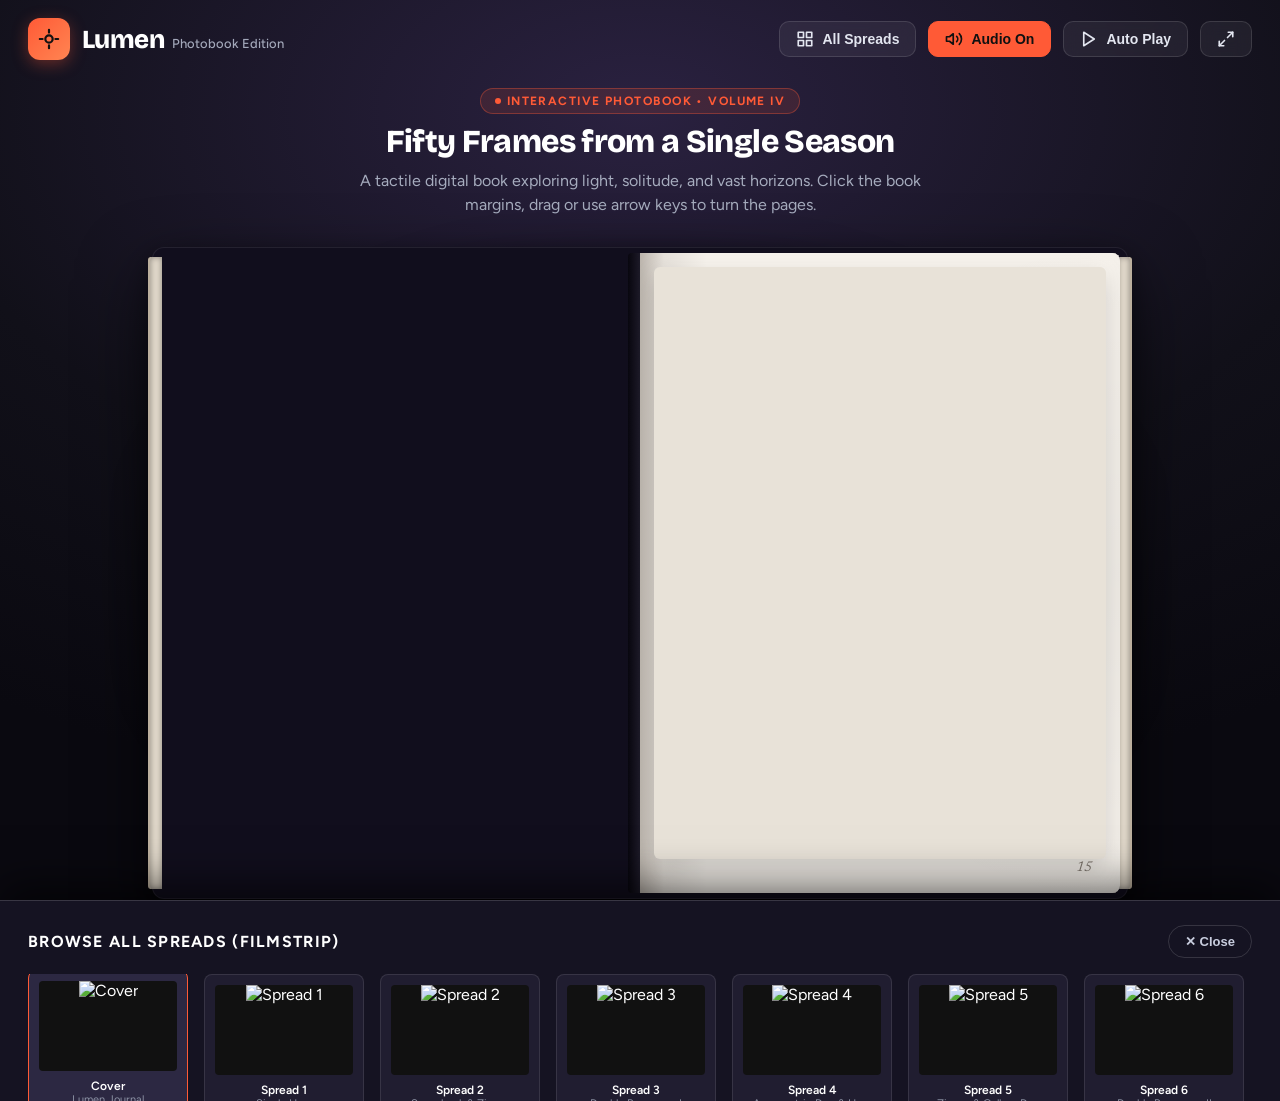
==== commit fcd8415a: "fix: replace narrow vertical slits with wide landscape duo and archival scrapbook layouts" ====
--- a/index.html
+++ b/index.html
@@ -149,7 +149,7 @@
               </div>
               <div class="toc-item" data-spread="2">
                 <span class="toc-num">02</span>
-                <span class="toc-label">Scrapbook & Zigzag Studies</span>
+                <span class="toc-label">Archival Scrapbook & Zigzag</span>
                 <span class="toc-page">Pages 2–3</span>
               </div>
               <div class="toc-item" data-spread="3">
@@ -159,12 +159,12 @@
               </div>
               <div class="toc-item" data-spread="4">
                 <span class="toc-num">04</span>
-                <span class="toc-label">Architectural Diptych</span>
+                <span class="toc-label">Asymmetric Duo & Solo Hero</span>
                 <span class="toc-page">Pages 6–7</span>
               </div>
               <div class="toc-item" data-spread="5">
                 <span class="toc-num">05</span>
-                <span class="toc-label">Editorial Trio & Vintage Polaroids</span>
+                <span class="toc-label">Horizontal Zigzag & Full-Width Duo</span>
                 <span class="toc-page">Pages 8–9</span>
               </div>
               <div class="toc-item" data-spread="6">
@@ -174,8 +174,13 @@
               </div>
               <div class="toc-item" data-spread="7">
                 <span class="toc-num">07</span>
-                <span class="toc-label">Asymmetric Offset & Chapter Finale</span>
+                <span class="toc-label">Coastal Zigzag & Night Rim</span>
                 <span class="toc-page">Pages 12–13</span>
+              </div>
+              <div class="toc-item" data-spread="8">
+                <span class="toc-num">08</span>
+                <span class="toc-label">Asymmetric Duo & Finale</span>
+                <span class="toc-page">Pages 14–15</span>
               </div>
             </div>
           </div>
@@ -199,10 +204,10 @@
           <div class="page-number">1</div>
         </div>
 
-        <!-- Back: Page 2 - Dual Equal Full Height & Width -->
-        <div class="page-face page-back">
-          <div class="page-content">
-            <div class="layout-dual-equal">
+        <!-- Back: Page 2 - Tactile Archival Scrapbook Overlap -->
+        <div class="page-face page-back">
+          <div class="page-content">
+            <div class="layout-scrapbook">
               <div class="photo-frame" data-title="Misty Canopy • Redwood Basin" data-desc="Sunlight slicing through morning vapor in old-growth redwoods.">
                 <img src="https://images.unsplash.com/photo-1441974231531-c6227db76b6e?auto=format&fit=crop&w=1000&q=80" 
                      onerror="this.src='https://picsum.photos/seed/2001/1000/800'" 
@@ -221,10 +226,10 @@
 
       <!-- ================ LEAF 2 : SPREAD 2 (PAGE 3) & SPREAD 3 (PAGE 4: FULL SPREAD LEFT) ================ -->
       <div class="book-leaf" id="leaf2">
-        <!-- Front: Page 3 - Dual Equal Full Height & Width -->
+        <!-- Front: Page 3 - Horizontal Staggered Zigzag (Top Left, Bottom Right) -->
         <div class="page-face page-front">
           <div class="page-content">
-            <div class="layout-dual-equal">
+            <div class="layout-zigzag-horizontal">
               <div class="photo-frame" data-title="Emerald Glade" data-desc="The path less traveled into the deep valley.">
                 <img src="https://images.unsplash.com/photo-1506744038136-46273834b3fb?auto=format&fit=crop&w=1000&q=80" 
                      onerror="this.src='https://picsum.photos/seed/3001/1000/800'" 
@@ -263,10 +268,10 @@
           <div class="page-number" style="color: #fff; text-shadow: 0 1px 4px rgba(0,0,0,0.8);">5</div>
         </div>
 
-        <!-- Back: Page 6 - Dual Equal Full Height & Width -->
-        <div class="page-face page-back">
-          <div class="page-content">
-            <div class="layout-dual-equal">
+        <!-- Back: Page 6 - Asymmetric Architectural Duo (Dominant Top 62%, Accent Bottom 38%) -->
+        <div class="page-face page-back">
+          <div class="page-content">
+            <div class="layout-asymmetric-duo">
               <div class="photo-frame" data-title="Light Study I • Stone Archway" data-desc="Natural raking sunlight and geometric shadows across ancient stone arches.">
                 <img src="https://images.unsplash.com/photo-1513694203232-719a280e022f?auto=format&fit=crop&w=1000&q=80" 
                      onerror="this.src='https://picsum.photos/seed/6001/1000/700'" 
@@ -285,7 +290,7 @@
 
       <!-- ================ LEAF 4 : SPREAD 4 (PAGE 7) & SPREAD 5 (PAGE 8) ================ -->
       <div class="book-leaf" id="leaf4">
-        <!-- Front: Page 7 - Single Full Height & Width -->
+        <!-- Front: Page 7 - Single Full Height & Width Hero -->
         <div class="page-face page-front">
           <div class="page-content">
             <div class="layout-single-hero">
@@ -299,10 +304,10 @@
           <div class="page-number">7</div>
         </div>
 
-        <!-- Back: Page 8 - Dual Equal Full Height & Width -->
-        <div class="page-face page-back">
-          <div class="page-content">
-            <div class="layout-dual-equal">
+        <!-- Back: Page 8 - Inverted Horizontal Staggered Zigzag (Top Right, Bottom Left) -->
+        <div class="page-face page-back">
+          <div class="page-content">
+            <div class="layout-zigzag-horizontal-inverted">
               <div class="photo-frame" data-title="The Great Ridge" data-desc="Granite towers rising through morning clouds.">
                 <img src="https://images.unsplash.com/photo-1426604966848-d7adac402bff?auto=format&fit=crop&w=1000&q=80" 
                      onerror="this.src='https://picsum.photos/seed/8001/1000/700'" 
@@ -321,7 +326,7 @@
 
       <!-- ================ LEAF 5 : SPREAD 5 (PAGE 9) & SPREAD 6 (PAGE 10: SPREAD II LEFT) ================ -->
       <div class="book-leaf" id="leaf5">
-        <!-- Front: Page 9 - Dual Equal Full Height & Width -->
+        <!-- Front: Page 9 - Clean Full-Width Landscape Gallery Duo -->
         <div class="page-face page-front">
           <div class="page-content">
             <div class="layout-dual-equal">
@@ -363,10 +368,10 @@
           <div class="page-number" style="color: #fff; text-shadow: 0 1px 4px rgba(0,0,0,0.8);">11</div>
         </div>
 
-        <!-- Back: Page 12 - Dual Equal Full Height & Width -->
-        <div class="page-face page-back">
-          <div class="page-content">
-            <div class="layout-dual-equal">
+        <!-- Back: Page 12 - Horizontal Staggered Zigzag (Top Left, Bottom Right) -->
+        <div class="page-face page-back">
+          <div class="page-content">
+            <div class="layout-zigzag-horizontal">
               <div class="photo-frame" data-title="Golden Sand Ripple" data-desc="Macro study of wind-carved mineral contours at low tide.">
                 <img src="https://images.unsplash.com/photo-1470240731273-7821a6eeb6bd?auto=format&fit=crop&w=1000&q=80" 
                      onerror="this.src='https://picsum.photos/seed/1201/1000/700'" 
@@ -383,9 +388,9 @@
         </div>
       </div>
 
-      <!-- ================ LEAF 7 : SPREAD 7 (PAGE 13) & SPREAD 8 (PAGE 14: QUAD MOSAIC) ================ -->
+      <!-- ================ LEAF 7 : SPREAD 7 (PAGE 13) & SPREAD 8 (PAGE 14) ================ -->
       <div class="book-leaf" id="leaf7">
-        <!-- Front: Page 13 - Full-Bleed Atmospheric Night Rim -->
+        <!-- Front: Page 13 - Full-Bleed Atmospheric Night Rim Hero -->
         <div class="page-face page-front" style="background: #0B0813;">
           <div class="photo-frame" style="position: absolute; inset: 0; border-radius: 0;" data-title="The Blue Hour &amp; Beyond" data-desc="Night sky over the jagged alpine rim.">
             <img src="https://images.unsplash.com/photo-1519681393784-d120267933ba?auto=format&fit=crop&w=1200&q=80" 
@@ -395,10 +400,10 @@
           <div class="page-number" style="color: #fff;">13</div>
         </div>
 
-        <!-- Back: Page 14 - Dual Equal Full Height & Width -->
-        <div class="page-face page-back">
-          <div class="page-content">
-            <div class="layout-dual-equal">
+        <!-- Back: Page 14 - Inverted Asymmetric Duo (Accent Top 38%, Dominant Bottom 62%) -->
+        <div class="page-face page-back">
+          <div class="page-content">
+            <div class="layout-asymmetric-duo-inverted">
               <div class="photo-frame" data-title="Autumn Foliage Canopy" data-desc="Amber birch leaves against granite.">
                 <img src="https://images.unsplash.com/photo-1447752875215-b2761acb3c5d?auto=format&fit=crop&w=1000&q=80" 
                      onerror="this.src='https://picsum.photos/seed/1401/1000/700'" 
@@ -567,14 +572,14 @@
           <img src="https://images.unsplash.com/photo-1513694203232-719a280e022f?auto=format&fit=crop&w=300&q=70" alt="Spread 4">
         </div>
         <div class="drawer-card-title">Spread 4</div>
-        <div class="drawer-card-sub">Diptych Studies</div>
+        <div class="drawer-card-sub">Asymmetric Duo &amp; Hero</div>
       </div>
       <div class="drawer-card" data-spread="5">
         <div class="drawer-card-preview">
           <img src="https://images.unsplash.com/photo-1426604966848-d7adac402bff?auto=format&fit=crop&w=300&q=70" alt="Spread 5">
         </div>
         <div class="drawer-card-title">Spread 5</div>
-        <div class="drawer-card-sub">Trio &amp; Polaroids</div>
+        <div class="drawer-card-sub">Zigzag &amp; Gallery Duo</div>
       </div>
       <div class="drawer-card" data-spread="6">
         <div class="drawer-card-preview">
@@ -588,14 +593,14 @@
           <img src="https://images.unsplash.com/photo-1519681393784-d120267933ba?auto=format&fit=crop&w=300&q=70" alt="Spread 7">
         </div>
         <div class="drawer-card-title">Spread 7</div>
-        <div class="drawer-card-sub">Asymmetric &amp; Chapter</div>
+        <div class="drawer-card-sub">Coastal Zigzag &amp; Night</div>
       </div>
       <div class="drawer-card" data-spread="8">
         <div class="drawer-card-preview">
           <img src="https://images.unsplash.com/photo-1509316975850-ff9c5deb0cd9?auto=format&fit=crop&w=300&q=70" alt="Spread 8">
         </div>
         <div class="drawer-card-title">Spread 8</div>
-        <div class="drawer-card-sub">Mosaic &amp; Finale</div>
+        <div class="drawer-card-sub">Asymmetric Duo &amp; Finale</div>
       </div>
     </div>
   </aside>
--- a/styles.css
+++ b/styles.css
@@ -527,7 +527,7 @@
    ========================================================================== */
 .page-content {
   position: absolute;
-  inset: 12px;
+  inset: 14px 14px 34px 14px;
   display: flex;
   flex-direction: column;
 }
@@ -597,7 +597,337 @@
 }
 
 /* ----------------------------------------------------
-   LAYOUT 2: DUAL EQUAL (100% FULL WIDTH, 50/50 FULL HEIGHT)
+   LAYOUT 2: DUAL EQUAL (100% FULL WIDTH, 50/50 CLEAN GALLERY STACK)
+   ---------------------------------------------------- */
+.layout-dual-equal {
+  height: 100%;
+  width: 100%;
+  display: flex !important;
+  flex-direction: column !important;
+  justify-content: space-between !important;
+  gap: 12px !important;
+}
+
+.layout-dual-equal .photo-frame {
+  width: 100% !important;
+  height: calc(50% - 6px) !important;
+  flex: none !important;
+  border-radius: 6px;
+  box-shadow: 0 6px 20px rgba(0, 0, 0, 0.14);
+  overflow: hidden;
+}
+
+.layout-dual-equal .photo-frame img {
+  width: 100% !important;
+  height: 100% !important;
+  object-fit: cover !important;
+  display: block;
+}
+
+/* ----------------------------------------------------
+   LAYOUT 2B: ASYMMETRIC DUO (DOMINANT TOP 62%, ACCENT BOTTOM 38%)
+   ---------------------------------------------------- */
+.layout-asymmetric-duo {
+  height: 100%;
+  width: 100%;
+  display: flex !important;
+  flex-direction: column !important;
+  justify-content: space-between !important;
+  gap: 12px !important;
+}
+
+.layout-asymmetric-duo .photo-frame:first-child {
+  width: 100% !important;
+  height: calc(62% - 6px) !important;
+  flex: none !important;
+  border-radius: 6px;
+  box-shadow: 0 8px 24px rgba(0, 0, 0, 0.16);
+  overflow: hidden;
+}
+
+.layout-asymmetric-duo .photo-frame:last-child {
+  width: 100% !important;
+  height: calc(38% - 6px) !important;
+  flex: none !important;
+  border-radius: 6px;
+  box-shadow: 0 6px 18px rgba(0, 0, 0, 0.13);
+  overflow: hidden;
+}
+
+.layout-asymmetric-duo .photo-frame img {
+  width: 100% !important;
+  height: 100% !important;
+  object-fit: cover !important;
+  display: block;
+}
+
+/* ----------------------------------------------------
+   LAYOUT 2C: ASYMMETRIC DUO INVERTED (ACCENT TOP 38%, DOMINANT BOTTOM 62%)
+   ---------------------------------------------------- */
+.layout-asymmetric-duo-inverted {
+  height: 100%;
+  width: 100%;
+  display: flex !important;
+  flex-direction: column !important;
+  justify-content: space-between !important;
+  gap: 12px !important;
+}
+
+.layout-asymmetric-duo-inverted .photo-frame:first-child {
+  width: 100% !important;
+  height: calc(38% - 6px) !important;
+  flex: none !important;
+  border-radius: 6px;
+  box-shadow: 0 6px 18px rgba(0, 0, 0, 0.13);
+  overflow: hidden;
+}
+
+.layout-asymmetric-duo-inverted .photo-frame:last-child {
+  width: 100% !important;
+  height: calc(62% - 6px) !important;
+  flex: none !important;
+  border-radius: 6px;
+  box-shadow: 0 8px 24px rgba(0, 0, 0, 0.16);
+  overflow: hidden;
+}
+
+.layout-asymmetric-duo-inverted .photo-frame img {
+  width: 100% !important;
+  height: 100% !important;
+  object-fit: cover !important;
+  display: block;
+}
+
+/* ----------------------------------------------------
+   LAYOUT 2D: TACTILE SCRAPBOOK OVERLAP (ARCHIVAL FOLIO STYLE)
+   ---------------------------------------------------- */
+.layout-scrapbook {
+  position: relative !important;
+  height: 100%;
+  width: 100%;
+}
+
+.layout-scrapbook .photo-frame {
+  position: absolute !important;
+  border-radius: 6px;
+  overflow: hidden;
+  box-shadow: 0 10px 28px rgba(0, 0, 0, 0.22);
+  transition: transform 0.4s ease, box-shadow 0.4s ease, z-index 0.2s ease;
+  background: #FFF;
+  padding: 4px;
+}
+
+.layout-scrapbook .photo-frame:first-child {
+  width: 86% !important;
+  height: 52% !important;
+  top: 0 !important;
+  left: 0 !important;
+  transform: rotate(-1.5deg);
+  z-index: 2;
+}
+
+.layout-scrapbook .photo-frame:last-child {
+  width: 86% !important;
+  height: 52% !important;
+  bottom: 0 !important;
+  right: 0 !important;
+  transform: rotate(1.5deg);
+  z-index: 3;
+}
+
+.layout-scrapbook .photo-frame:hover {
+  transform: scale(1.03) rotate(0deg) !important;
+  z-index: 10 !important;
+  box-shadow: 0 18px 40px rgba(0, 0, 0, 0.32), 0 0 0 2px var(--accent);
+}
+
+.layout-scrapbook .photo-frame img {
+  width: 100% !important;
+  height: 100% !important;
+  object-fit: cover !important;
+  display: block;
+  border-radius: 4px;
+}
+
+/* Fallback aliases for any legacy references to vertical classes */
+.layout-staggered-vertical {
+  height: 100%;
+  width: 100%;
+  display: flex !important;
+  flex-direction: column !important;
+  justify-content: space-between !important;
+  gap: 12px !important;
+}
+.layout-staggered-vertical .photo-frame {
+  width: 90% !important;
+  height: calc(50% - 6px) !important;
+  flex: none !important;
+  border-radius: 6px;
+  box-shadow: 0 6px 20px rgba(0, 0, 0, 0.14);
+  overflow: hidden;
+}
+.layout-staggered-vertical .photo-frame:first-child {
+  align-self: flex-start !important;
+  margin-right: auto !important;
+  margin-left: 0 !important;
+}
+.layout-staggered-vertical .photo-frame:last-child {
+  align-self: flex-end !important;
+  margin-left: auto !important;
+  margin-right: 0 !important;
+}
+.layout-staggered-vertical .photo-frame img {
+  width: 100% !important;
+  height: 100% !important;
+  object-fit: cover !important;
+  display: block;
+}
+
+.layout-staggered-vertical-inverted {
+  height: 100%;
+  width: 100%;
+  display: flex !important;
+  flex-direction: column !important;
+  justify-content: space-between !important;
+  gap: 12px !important;
+}
+.layout-staggered-vertical-inverted .photo-frame {
+  width: 90% !important;
+  height: calc(50% - 6px) !important;
+  flex: none !important;
+  border-radius: 6px;
+  box-shadow: 0 6px 20px rgba(0, 0, 0, 0.14);
+  overflow: hidden;
+}
+.layout-staggered-vertical-inverted .photo-frame:first-child {
+  align-self: flex-end !important;
+  margin-left: auto !important;
+  margin-right: 0 !important;
+}
+.layout-staggered-vertical-inverted .photo-frame:last-child {
+  align-self: flex-start !important;
+  margin-right: auto !important;
+  margin-left: 0 !important;
+}
+.layout-staggered-vertical-inverted .photo-frame img {
+  width: 100% !important;
+  height: 100% !important;
+  object-fit: cover !important;
+  display: block;
+}
+
+/* ----------------------------------------------------
+   LAYOUT 3: HORIZONTAL STAGGERED ZIGZAG (TOP LEFT, BOTTOM RIGHT)
+   Both images have the EXACT SAME height and width.
+   Top aligned left, bottom aligned right.
+   ---------------------------------------------------- */
+.layout-zigzag-horizontal {
+  height: 100%;
+  width: 100%;
+  display: flex !important;
+  flex-direction: column !important;
+  justify-content: space-between !important;
+  gap: 12px !important;
+}
+
+.layout-zigzag-horizontal .photo-frame {
+  width: 90% !important;
+  height: calc(50% - 6px) !important;
+  flex: none !important;
+  border-radius: 6px;
+  box-shadow: 0 6px 20px rgba(0, 0, 0, 0.14);
+  overflow: hidden;
+}
+
+.layout-zigzag-horizontal .photo-frame:first-child {
+  align-self: flex-start !important;
+  margin-right: auto !important;
+  margin-left: 0 !important;
+}
+
+.layout-zigzag-horizontal .photo-frame:last-child {
+  align-self: flex-end !important;
+  margin-left: auto !important;
+  margin-right: 0 !important;
+}
+
+.layout-zigzag-horizontal .photo-frame img {
+  width: 100% !important;
+  height: 100% !important;
+  object-fit: cover !important;
+  display: block;
+}
+
+/* ----------------------------------------------------
+   LAYOUT 3B: INVERTED HORIZONTAL STAGGERED ZIGZAG (TOP RIGHT, BOTTOM LEFT)
+   Both images have the EXACT SAME height and width.
+   Top aligned right, bottom aligned left.
+   ---------------------------------------------------- */
+.layout-zigzag-horizontal-inverted {
+  height: 100%;
+  width: 100%;
+  display: flex !important;
+  flex-direction: column !important;
+  justify-content: space-between !important;
+  gap: 12px !important;
+}
+
+.layout-zigzag-horizontal-inverted .photo-frame {
+  width: 90% !important;
+  height: calc(50% - 6px) !important;
+  flex: none !important;
+  border-radius: 6px;
+  box-shadow: 0 6px 20px rgba(0, 0, 0, 0.14);
+  overflow: hidden;
+}
+
+.layout-zigzag-horizontal-inverted .photo-frame:first-child {
+  align-self: flex-end !important;
+  margin-left: auto !important;
+  margin-right: 0 !important;
+}
+
+.layout-zigzag-horizontal-inverted .photo-frame:last-child {
+  align-self: flex-start !important;
+  margin-right: auto !important;
+  margin-left: 0 !important;
+}
+
+.layout-zigzag-horizontal-inverted .photo-frame img {
+  width: 100% !important;
+  height: 100% !important;
+  object-fit: cover !important;
+  display: block;
+}
+
+/* ----------------------------------------------------
+   LAYOUT 4: SINGLE HERO INSET (FALLBACK SAME 100% SIZE)
+   ---------------------------------------------------- */
+.layout-single-inset {
+  height: 100%;
+  width: 100%;
+  display: flex;
+  flex-direction: column;
+}
+
+.layout-single-inset .photo-frame {
+  width: 100% !important;
+  height: 100% !important;
+  flex: 1 !important;
+  border-radius: 6px;
+  box-shadow: 0 8px 24px rgba(0, 0, 0, 0.16);
+  overflow: hidden;
+}
+
+.layout-single-inset .photo-frame img {
+  width: 100% !important;
+  height: 100% !important;
+  object-fit: cover !important;
+  display: block;
+}
+
+/* ----------------------------------------------------
+   LAYOUT 5: STANDARD DUAL EQUAL (FALLBACK / 50-50 STACK)
    ---------------------------------------------------- */
 .layout-dual-equal,
 .layout-zigzag,
@@ -1214,7 +1544,7 @@
     font-size: 32px;
   }
   .page-content {
-    inset: 32px 24px 34px 24px;
+    inset: 12px 12px 28px 12px;
   }
 }
 
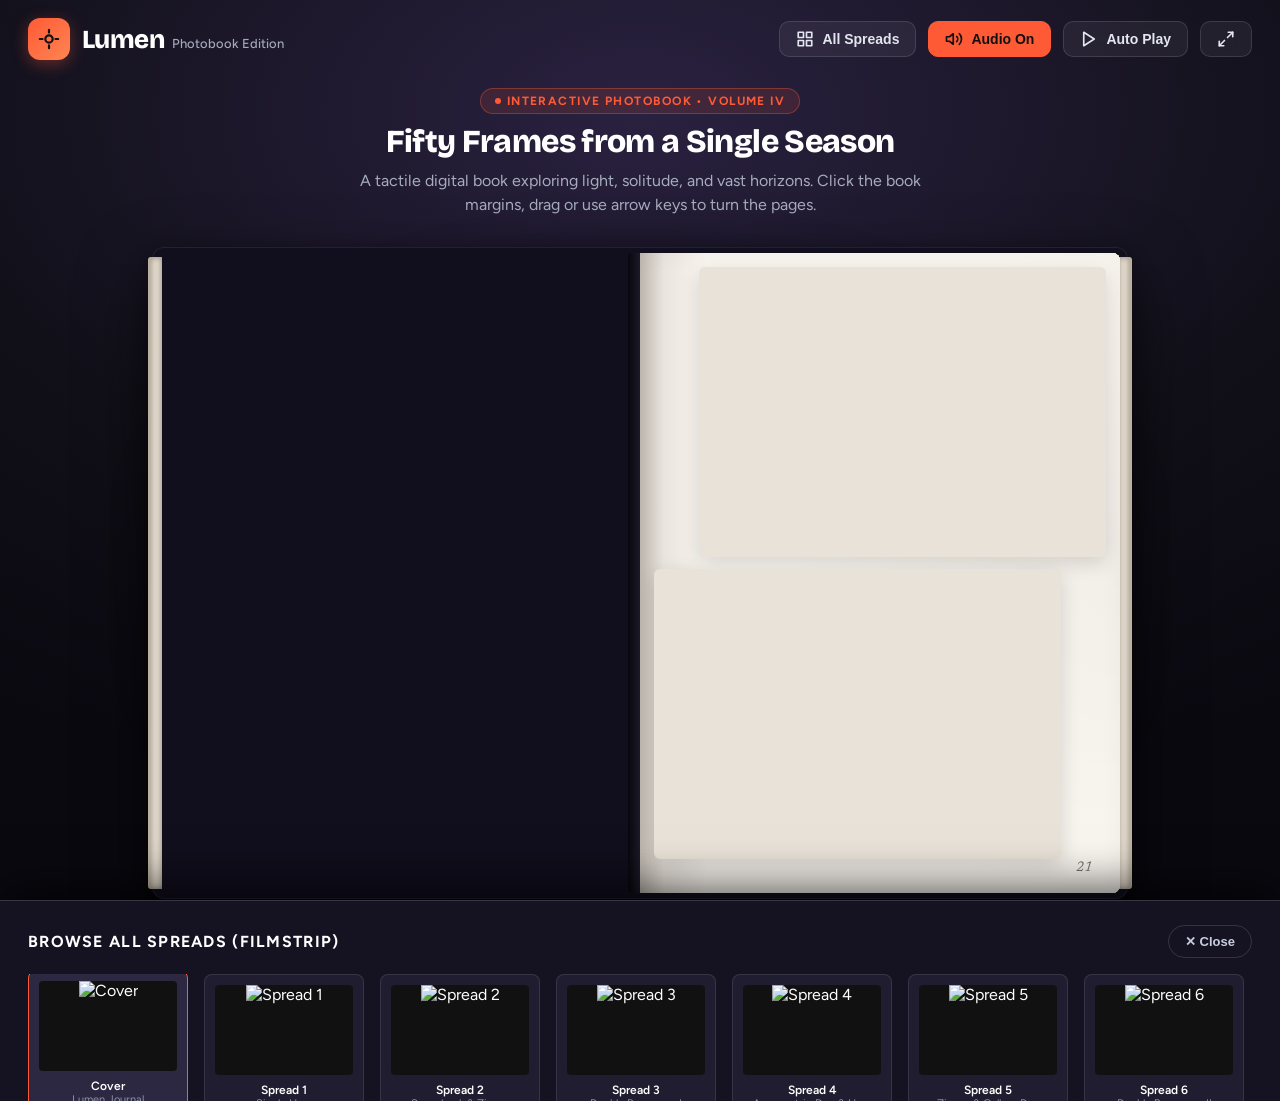
==== commit 571e67c5: "feat: apply 405px Screenshot 1 proportions to all single hero pages and add 10 new curated images ac" ====
--- a/index.html
+++ b/index.html
@@ -174,13 +174,28 @@
               </div>
               <div class="toc-item" data-spread="7">
                 <span class="toc-num">07</span>
-                <span class="toc-label">Coastal Zigzag & Night Rim</span>
+                <span class="toc-label">Coastal Zigzag & Night Rim Hero</span>
                 <span class="toc-page">Pages 12–13</span>
               </div>
               <div class="toc-item" data-spread="8">
                 <span class="toc-num">08</span>
-                <span class="toc-label">Asymmetric Duo & Finale</span>
+                <span class="toc-label">Asymmetric Duo & Solitary Dusk</span>
                 <span class="toc-page">Pages 14–15</span>
+              </div>
+              <div class="toc-item" data-spread="9">
+                <span class="toc-num">09</span>
+                <span class="toc-label">Alpine Valley & Jagged Spires</span>
+                <span class="toc-page">Pages 16–17</span>
+              </div>
+              <div class="toc-item" data-spread="10">
+                <span class="toc-num">10</span>
+                <span class="toc-label">Canyon Highway & Sunbeam Cathedral</span>
+                <span class="toc-page">Pages 18–19</span>
+              </div>
+              <div class="toc-item" data-spread="11">
+                <span class="toc-num">11</span>
+                <span class="toc-label">Meadow Bloom & Sea Caves</span>
+                <span class="toc-page">Pages 20–21</span>
               </div>
             </div>
           </div>
@@ -390,14 +405,18 @@
 
       <!-- ================ LEAF 7 : SPREAD 7 (PAGE 13) & SPREAD 8 (PAGE 14) ================ -->
       <div class="book-leaf" id="leaf7">
-        <!-- Front: Page 13 - Full-Bleed Atmospheric Night Rim Hero -->
-        <div class="page-face page-front" style="background: #0B0813;">
-          <div class="photo-frame" style="position: absolute; inset: 0; border-radius: 0;" data-title="The Blue Hour &amp; Beyond" data-desc="Night sky over the jagged alpine rim.">
-            <img src="https://images.unsplash.com/photo-1519681393784-d120267933ba?auto=format&fit=crop&w=1200&q=80" 
-                 onerror="this.src='https://picsum.photos/seed/cover-spread-03/1600/2200'" 
-                 alt="The Blue Hour" loading="lazy">
-          </div>
-          <div class="page-number" style="color: #fff;">13</div>
+        <!-- Front: Page 13 - Single Hero Plate (Screenshot 1 Proportions) -->
+        <div class="page-face page-front">
+          <div class="page-content">
+            <div class="layout-single-hero">
+              <div class="photo-frame" data-title="The Blue Hour &amp; Beyond" data-desc="Night sky over the jagged alpine rim.">
+                <img src="https://images.unsplash.com/photo-1519681393784-d120267933ba?auto=format&fit=crop&w=1200&q=80" 
+                     onerror="this.src='https://picsum.photos/seed/cover-spread-03/1600/2200'" 
+                     alt="The Blue Hour" loading="lazy">
+              </div>
+            </div>
+          </div>
+          <div class="page-number">13</div>
         </div>
 
         <!-- Back: Page 14 - Inverted Asymmetric Duo (Accent Top 38%, Dominant Bottom 62%) -->
@@ -420,9 +439,9 @@
         </div>
       </div>
 
-      <!-- ================ LEAF 8 : SPREAD 8 (PAGE 15: FINALE) & BACK COVER ================ -->
+      <!-- ================ LEAF 8 : SPREAD 8 (PAGE 15) & SPREAD 9 (PAGE 16) ================ -->
       <div class="book-leaf" id="leaf8">
-        <!-- Front: Page 15 - Single Full Height & Width Finale -->
+        <!-- Front: Page 15 - Single Hero Plate (Screenshot 1 Proportions) -->
         <div class="page-face page-front">
           <div class="page-content">
             <div class="layout-single-hero">
@@ -434,6 +453,119 @@
             </div>
           </div>
           <div class="page-number">15</div>
+        </div>
+
+        <!-- Back: Page 16 - Horizontal Staggered Zigzag (Top Left, Bottom Right) [New Photos 1 & 2] -->
+        <div class="page-face page-back">
+          <div class="page-content">
+            <div class="layout-zigzag-horizontal">
+              <div class="photo-frame" data-title="Emerald Valley at Dawn • Swiss Alps" data-desc="Morning dew and mist drifting through the alpine valley.">
+                <img src="https://images.unsplash.com/photo-1472214103451-9374bd1c798e?auto=format&fit=crop&w=1000&q=80" 
+                     onerror="this.src='https://picsum.photos/seed/lumen1601/1000/700'" 
+                     alt="Emerald Valley at Dawn" loading="lazy">
+              </div>
+              <div class="photo-frame" data-title="Autumn Pine Canopy • Taiga Forest" data-desc="Golden sunlight piercing the tall fir forest.">
+                <img src="https://images.unsplash.com/photo-1473448912268-2022ce9509d8?auto=format&fit=crop&w=1000&q=80" 
+                     onerror="this.src='https://picsum.photos/seed/lumen1602/1000/700'" 
+                     alt="Autumn Pine Canopy" loading="lazy">
+              </div>
+            </div>
+          </div>
+          <div class="page-number">16</div>
+        </div>
+      </div>
+
+      <!-- ================ LEAF 9 : SPREAD 9 (PAGE 17) & SPREAD 10 (PAGE 18) ================ -->
+      <div class="book-leaf" id="leaf9">
+        <!-- Front: Page 17 - Single Hero Plate (Screenshot 1 Proportions) [New Photo 3] -->
+        <div class="page-face page-front">
+          <div class="page-content">
+            <div class="layout-single-hero">
+              <div class="photo-frame" data-title="The Jagged Spires • Patagonia Range" data-desc="Granite pinnacles emerging above dramatic cloud shelves.">
+                <img src="https://images.unsplash.com/photo-1506905925346-21bda4d32df4?auto=format&fit=crop&w=1200&q=80" 
+                     onerror="this.src='https://picsum.photos/seed/lumen1701/1200/900'" 
+                     alt="The Jagged Spires" loading="lazy">
+              </div>
+            </div>
+          </div>
+          <div class="page-number">17</div>
+        </div>
+
+        <!-- Back: Page 18 - Full-Width Landscape Gallery Duo [New Photos 4 & 5] -->
+        <div class="page-face page-back">
+          <div class="page-content">
+            <div class="layout-dual-equal">
+              <div class="photo-frame" data-title="Canyon Highway Horizon • Utah Red Rocks" data-desc="Open road cutting through ancient sandstone arches.">
+                <img src="https://images.unsplash.com/photo-1469854523086-cc02fe5d8800?auto=format&fit=crop&w=1000&q=80" 
+                     onerror="this.src='https://picsum.photos/seed/lumen1801/1000/700'" 
+                     alt="Canyon Highway Horizon" loading="lazy">
+              </div>
+              <div class="photo-frame" data-title="The Emerald Fjords • Western Isles" data-desc="Still glacial waters reflecting sheer northern cliffs.">
+                <img src="https://images.unsplash.com/photo-1476514525535-07fb3b4ae5f1?auto=format&fit=crop&w=1000&q=80" 
+                     onerror="this.src='https://picsum.photos/seed/lumen1802/1000/700'" 
+                     alt="The Emerald Fjords" loading="lazy">
+              </div>
+            </div>
+          </div>
+          <div class="page-number">18</div>
+        </div>
+      </div>
+
+      <!-- ================ LEAF 10 : SPREAD 10 (PAGE 19) & SPREAD 11 (PAGE 20) ================ -->
+      <div class="book-leaf" id="leaf10">
+        <!-- Front: Page 19 - Single Hero Plate (Screenshot 1 Proportions) [New Photo 6] -->
+        <div class="page-face page-front">
+          <div class="page-content">
+            <div class="layout-single-hero">
+              <div class="photo-frame" data-title="Morning Sunbeam Cathedral • Black Forest" data-desc="Atmospheric volumetric haze through ancient beech trees.">
+                <img src="https://images.unsplash.com/photo-1448375240586-882707db888b?auto=format&fit=crop&w=1200&q=80" 
+                     onerror="this.src='https://picsum.photos/seed/lumen1901/1200/900'" 
+                     alt="Morning Sunbeam Cathedral" loading="lazy">
+              </div>
+            </div>
+          </div>
+          <div class="page-number">19</div>
+        </div>
+
+        <!-- Back: Page 20 - Tactile Archival Scrapbook Overlap [New Photos 7 & 8] -->
+        <div class="page-face page-back">
+          <div class="page-content">
+            <div class="layout-scrapbook">
+              <div class="photo-frame" data-title="Wild Alpine Flora • Meadow Bloom" data-desc="Macro study of subalpine wildflowers in late summer.">
+                <img src="https://images.unsplash.com/photo-1465146344425-f00d5f5c8f07?auto=format&fit=crop&w=1000&q=80" 
+                     onerror="this.src='https://picsum.photos/seed/lumen2001/1000/700'" 
+                     alt="Wild Alpine Flora" loading="lazy">
+              </div>
+              <div class="photo-frame" data-title="Golden Dune Contours • Sahara Sands" data-desc="Wind-sculpted ridges at twilight.">
+                <img src="https://images.unsplash.com/photo-1507525428034-b723cf961d3e?auto=format&fit=crop&w=1000&q=80" 
+                     onerror="this.src='https://picsum.photos/seed/lumen2002/1000/700'" 
+                     alt="Golden Dune Contours" loading="lazy">
+              </div>
+            </div>
+          </div>
+          <div class="page-number">20</div>
+        </div>
+      </div>
+
+      <!-- ================ LEAF 11 : SPREAD 11 (PAGE 21) & SPREAD 12 (BACK COVER) ================ -->
+      <div class="book-leaf" id="leaf11">
+        <!-- Front: Page 21 - Inverted Horizontal Staggered Zigzag (Top Right, Bottom Left) [New Photos 9 & 10] -->
+        <div class="page-face page-front">
+          <div class="page-content">
+            <div class="layout-zigzag-horizontal-inverted">
+              <div class="photo-frame" data-title="Pacific Sea Caves • Oregon Headlands" data-desc="Breakers carving tidal arches at sunset.">
+                <img src="https://images.unsplash.com/photo-1518495973542-4542c06a5843?auto=format&fit=crop&w=1000&q=80" 
+                     onerror="this.src='https://picsum.photos/seed/lumen2101/1000/700'" 
+                     alt="Pacific Sea Caves" loading="lazy">
+              </div>
+              <div class="photo-frame" data-title="The Lone Cedar • Cascade Ridge" data-desc="Solitary conifer braving alpine gusts.">
+                <img src="https://images.unsplash.com/photo-1498050108023-c5249f4df085?auto=format&fit=crop&w=1000&q=80" 
+                     onerror="this.src='https://picsum.photos/seed/lumen2102/1000/700'" 
+                     alt="The Lone Cedar" loading="lazy">
+              </div>
+            </div>
+          </div>
+          <div class="page-number">21</div>
         </div>
 
         <!-- Back: Hardcover Back -->
@@ -484,7 +616,7 @@
         </svg>
       </button>
 
-      <!-- Dots Indicators for Spreads 0 to 9 -->
+      <!-- Dots Indicators for Spreads 0 to 12 -->
       <div class="dots-container" id="dotsContainer">
         <button class="nav-dot active" aria-label="Go to Cover"></button>
         <button class="nav-dot" aria-label="Go to Spread 1"></button>
@@ -495,6 +627,9 @@
         <button class="nav-dot" aria-label="Go to Spread 6"></button>
         <button class="nav-dot" aria-label="Go to Spread 7"></button>
         <button class="nav-dot" aria-label="Go to Spread 8"></button>
+        <button class="nav-dot" aria-label="Go to Spread 9"></button>
+        <button class="nav-dot" aria-label="Go to Spread 10"></button>
+        <button class="nav-dot" aria-label="Go to Spread 11"></button>
         <button class="nav-dot" aria-label="Go to Back Cover"></button>
       </div>
 
@@ -600,7 +735,35 @@
           <img src="https://images.unsplash.com/photo-1509316975850-ff9c5deb0cd9?auto=format&fit=crop&w=300&q=70" alt="Spread 8">
         </div>
         <div class="drawer-card-title">Spread 8</div>
-        <div class="drawer-card-sub">Asymmetric Duo &amp; Finale</div>
+        <div class="drawer-card-sub">Asymmetric &amp; Solitary Dusk</div>
+      </div>
+      <div class="drawer-card" data-spread="9">
+        <div class="drawer-card-preview">
+          <img src="https://images.unsplash.com/photo-1506905925346-21bda4d32df4?auto=format&fit=crop&w=300&q=70" alt="Spread 9">
+        </div>
+        <div class="drawer-card-title">Spread 9</div>
+        <div class="drawer-card-sub">Valley &amp; Jagged Spires</div>
+      </div>
+      <div class="drawer-card" data-spread="10">
+        <div class="drawer-card-preview">
+          <img src="https://images.unsplash.com/photo-1448375240586-882707db888b?auto=format&fit=crop&w=300&q=70" alt="Spread 10">
+        </div>
+        <div class="drawer-card-title">Spread 10</div>
+        <div class="drawer-card-sub">Canyon &amp; Sunbeam Haze</div>
+      </div>
+      <div class="drawer-card" data-spread="11">
+        <div class="drawer-card-preview">
+          <img src="https://images.unsplash.com/photo-1465146344425-f00d5f5c8f07?auto=format&fit=crop&w=300&q=70" alt="Spread 11">
+        </div>
+        <div class="drawer-card-title">Spread 11</div>
+        <div class="drawer-card-sub">Alpine Bloom &amp; Sea Caves</div>
+      </div>
+      <div class="drawer-card" data-spread="12">
+        <div class="drawer-card-preview">
+          <img src="https://images.unsplash.com/photo-1507525428034-b723cf961d3e?auto=format&fit=crop&w=300&q=70" alt="Back Cover">
+        </div>
+        <div class="drawer-card-title">Back Cover</div>
+        <div class="drawer-card-sub">Lumen Editions</div>
       </div>
     </div>
   </aside>
--- a/styles.css
+++ b/styles.css
@@ -569,31 +569,33 @@
 }
 
 /* ----------------------------------------------------
-   LAYOUT 1: SINGLE HERO (100% FULL HEIGHT & FULL WIDTH)
+   LAYOUT 1: SINGLE HERO (EXACT SCREENSHOT 1 PROPORTIONS: 405PX CENTERED)
    ---------------------------------------------------- */
 .layout-single-hero {
   height: 100%;
   width: 100%;
-  display: flex;
-  flex-direction: column;
+  display: flex !important;
+  flex-direction: column !important;
+  justify-content: center !important;
+  align-items: center !important;
 }
 
 .layout-single-hero .photo-frame {
   width: 100% !important;
-  height: 100% !important;
-  max-height: none !important;
-  min-height: 0 !important;
-  flex: 1 !important;
-  border-radius: 6px;
-  box-shadow: 0 8px 24px rgba(0, 0, 0, 0.16);
-  overflow: hidden;
+  height: 405px !important;
+  max-height: 405px !important;
+  min-height: 405px !important;
+  flex: none !important;
+  border-radius: 8px !important;
+  box-shadow: 0 10px 28px rgba(0, 0, 0, 0.18) !important;
+  overflow: hidden !important;
 }
 
 .layout-single-hero .photo-frame img {
   width: 100% !important;
   height: 100% !important;
   object-fit: cover !important;
-  display: block;
+  display: block !important;
 }
 
 /* ----------------------------------------------------
@@ -1572,6 +1574,11 @@
     height: 44px;
     border-radius: 12px;
   }
+  .layout-single-hero .photo-frame {
+    height: 270px !important;
+    max-height: 270px !important;
+    min-height: 270px !important;
+  }
 }
 
 @media (max-width: 640px) {
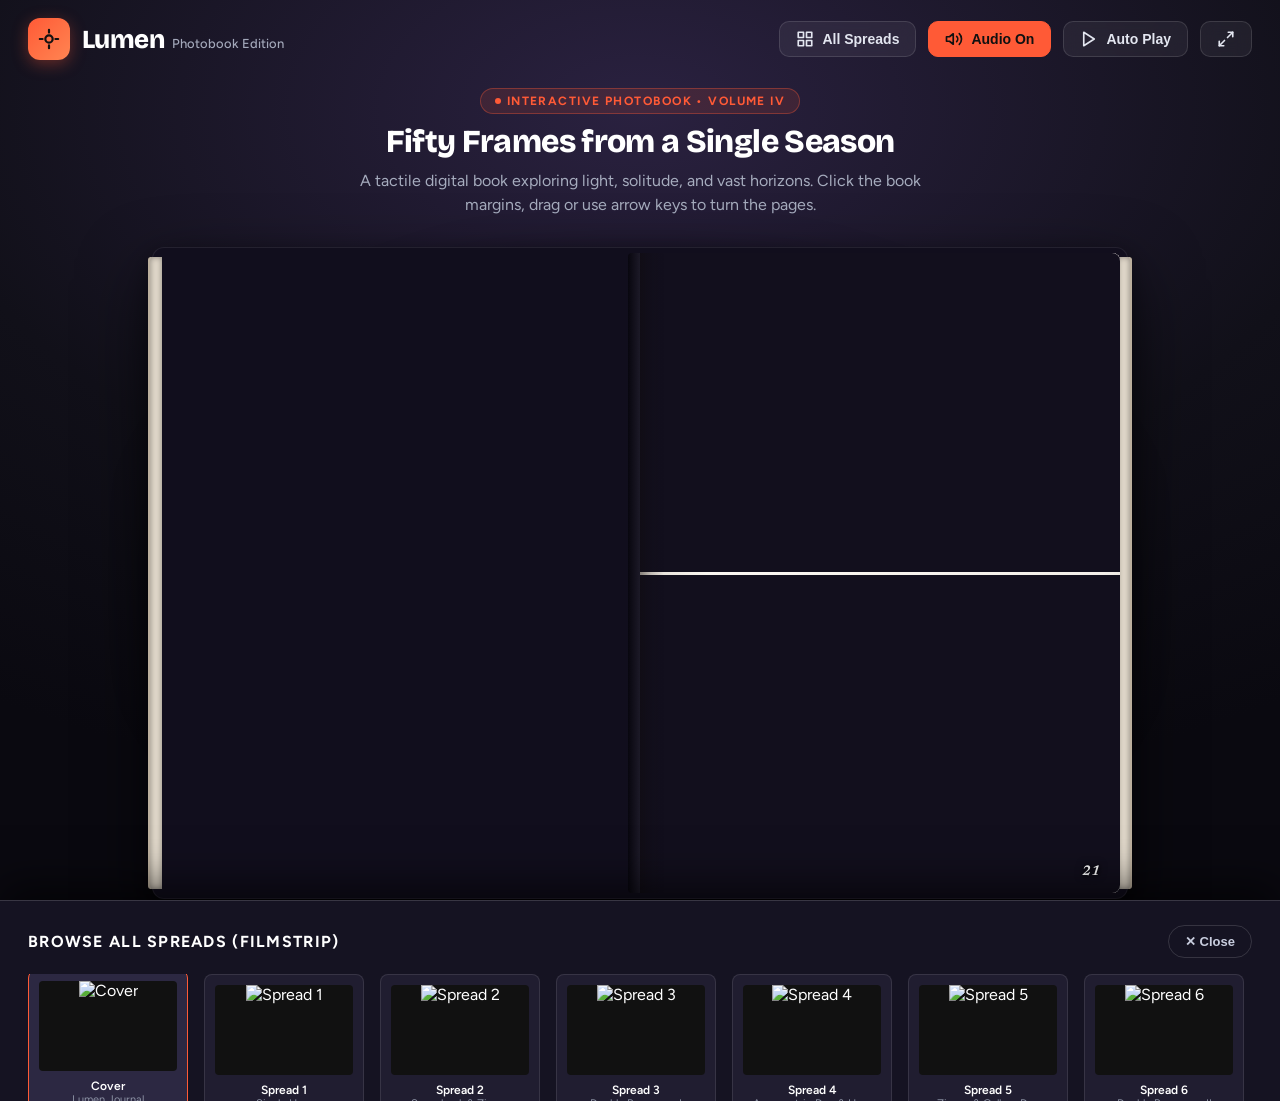
==== commit a02de2fc: "fix: make all single and dual photo layouts full-bleed edge-to-edge covering entire pages" ====
--- a/index.html
+++ b/index.html
@@ -149,7 +149,7 @@
               </div>
               <div class="toc-item" data-spread="2">
                 <span class="toc-num">02</span>
-                <span class="toc-label">Archival Scrapbook & Zigzag</span>
+                <span class="toc-label">Redwood Canopy & Alpine Pass</span>
                 <span class="toc-page">Pages 2–3</span>
               </div>
               <div class="toc-item" data-spread="3">
@@ -159,12 +159,12 @@
               </div>
               <div class="toc-item" data-spread="4">
                 <span class="toc-num">04</span>
-                <span class="toc-label">Asymmetric Duo & Solo Hero</span>
+                <span class="toc-label">Architectural Duo & The Great Falls</span>
                 <span class="toc-page">Pages 6–7</span>
               </div>
               <div class="toc-item" data-spread="5">
                 <span class="toc-num">05</span>
-                <span class="toc-label">Horizontal Zigzag & Full-Width Duo</span>
+                <span class="toc-label">The Great Ridge & Pacific Breakers</span>
                 <span class="toc-page">Pages 8–9</span>
               </div>
               <div class="toc-item" data-spread="6">
@@ -174,12 +174,12 @@
               </div>
               <div class="toc-item" data-spread="7">
                 <span class="toc-num">07</span>
-                <span class="toc-label">Coastal Zigzag & Night Rim Hero</span>
+                <span class="toc-label">Tidal Mirror & Night Rim Hero</span>
                 <span class="toc-page">Pages 12–13</span>
               </div>
               <div class="toc-item" data-spread="8">
                 <span class="toc-num">08</span>
-                <span class="toc-label">Asymmetric Duo & Solitary Dusk</span>
+                <span class="toc-label">Autumn Foliage & Solitary Dusk</span>
                 <span class="toc-page">Pages 14–15</span>
               </div>
               <div class="toc-item" data-spread="9">
@@ -205,7 +205,7 @@
 
       <!-- ================ LEAF 1 : SPREAD 1 (PAGE 1) & SPREAD 2 (PAGE 2) ================ -->
       <div class="book-leaf" id="leaf1">
-        <!-- Front: Page 1 - Single Full Height & Width -->
+        <!-- Front: Page 1 - Single Full Height & Width Hero -->
         <div class="page-face page-front">
           <div class="page-content">
             <div class="layout-single-hero">
@@ -219,10 +219,10 @@
           <div class="page-number">1</div>
         </div>
 
-        <!-- Back: Page 2 - Tactile Archival Scrapbook Overlap -->
-        <div class="page-face page-back">
-          <div class="page-content">
-            <div class="layout-scrapbook">
+        <!-- Back: Page 2 - Full-Bleed Equal Duo (Top and Bottom Half to Edges) -->
+        <div class="page-face page-back">
+          <div class="page-content">
+            <div class="layout-dual-equal">
               <div class="photo-frame" data-title="Misty Canopy • Redwood Basin" data-desc="Sunlight slicing through morning vapor in old-growth redwoods.">
                 <img src="https://images.unsplash.com/photo-1441974231531-c6227db76b6e?auto=format&fit=crop&w=1000&q=80" 
                      onerror="this.src='https://picsum.photos/seed/2001/1000/800'" 
@@ -241,10 +241,10 @@
 
       <!-- ================ LEAF 2 : SPREAD 2 (PAGE 3) & SPREAD 3 (PAGE 4: FULL SPREAD LEFT) ================ -->
       <div class="book-leaf" id="leaf2">
-        <!-- Front: Page 3 - Horizontal Staggered Zigzag (Top Left, Bottom Right) -->
-        <div class="page-face page-front">
-          <div class="page-content">
-            <div class="layout-zigzag-horizontal">
+        <!-- Front: Page 3 - Full-Bleed Equal Duo (Top and Bottom Half to Edges) -->
+        <div class="page-face page-front">
+          <div class="page-content">
+            <div class="layout-dual-equal">
               <div class="photo-frame" data-title="Emerald Glade" data-desc="The path less traveled into the deep valley.">
                 <img src="https://images.unsplash.com/photo-1506744038136-46273834b3fb?auto=format&fit=crop&w=1000&q=80" 
                      onerror="this.src='https://picsum.photos/seed/3001/1000/800'" 
--- a/styles.css
+++ b/styles.css
@@ -322,6 +322,33 @@
     radial-gradient(circle at 0% 50%, rgba(0,0,0,0.03) 0%, transparent 60%);
 }
 
+/* Realistic 3D book spine crease overlay on top of full-bleed photos */
+.page-face::after {
+  content: '';
+  position: absolute;
+  top: 0;
+  bottom: 0;
+  width: 24px;
+  pointer-events: none;
+  z-index: 15;
+}
+
+.page-face.page-front::after {
+  left: 0;
+  background: linear-gradient(to right, rgba(15, 10, 5, 0.3) 0%, rgba(15, 10, 5, 0.08) 45%, transparent 100%);
+}
+
+.page-face.page-back::after {
+  right: 0;
+  background: linear-gradient(to left, rgba(15, 10, 5, 0.3) 0%, rgba(15, 10, 5, 0.08) 45%, transparent 100%);
+}
+
+.cover-front::after,
+.cover-back::after,
+.toc-page::after {
+  display: none !important;
+}
+
 /* Page corner turn hint & click zones */
 .flip-hotspot-left, .flip-hotspot-right {
   position: absolute;
@@ -370,22 +397,28 @@
   color: #111;
 }
 
-/* Page footer & numbering */
+/* Page footer & numbering (High contrast overlay for full-bleed photos) */
 .page-number {
   position: absolute;
-  bottom: 18px;
+  bottom: 14px;
   font-family: 'Newsreader', Georgia, serif;
   font-size: 14px;
-  color: var(--paper-muted);
+  font-weight: 600;
+  color: #FFFFFF !important;
+  text-shadow: 0 1px 4px rgba(0, 0, 0, 0.95), 0 0 8px rgba(0, 0, 0, 0.8) !important;
   font-style: italic;
   pointer-events: none;
-  z-index: 10;
+  z-index: 25;
 }
 .page-face.page-front .page-number {
-  right: 28px;
+  right: 20px;
 }
 .page-face.page-back .page-number {
-  left: 28px;
+  left: 20px;
+}
+.page-face.toc-page .page-number {
+  color: #6B6258 !important;
+  text-shadow: none !important;
 }
 
 .page-header-title {
@@ -523,13 +556,16 @@
 }
 
 /* ==========================================================================
-   DYNAMIC IMAGE LAYOUT SYSTEM
+   DYNAMIC IMAGE LAYOUT SYSTEM (FULL-BLEED EDGE-TO-EDGE "EDGE TAK COVER")
    ========================================================================== */
 .page-content {
-  position: absolute;
-  inset: 14px 14px 34px 14px;
-  display: flex;
-  flex-direction: column;
+  position: absolute !important;
+  inset: 0 !important;
+  width: 100% !important;
+  height: 100% !important;
+  display: flex !important;
+  flex-direction: column !important;
+  overflow: hidden !important;
 }
 
 /* Hide all text content, headers, quotes, tags and captions per user request */
@@ -542,432 +578,220 @@
 
 /* Photo Frames & Hover Effects */
 .photo-frame {
-  position: relative;
-  overflow: hidden;
-  border-radius: 6px;
-  background: #E8E2D8;
+  position: relative !important;
+  overflow: hidden !important;
+  border-radius: 0 !important;
+  border: none !important;
+  box-shadow: none !important;
+  background: #120F1D;
   cursor: pointer;
-  transition: transform 0.45s cubic-bezier(0.2, 0.9, 0.3, 1), box-shadow 0.45s ease;
-  box-shadow: 0 6px 20px rgba(0, 0, 0, 0.14);
+  transition: transform 0.45s cubic-bezier(0.2, 0.9, 0.3, 1);
 }
 
 .photo-frame img {
-  width: 100%;
-  height: 100%;
-  object-fit: cover;
-  display: block;
-  transition: transform 0.75s cubic-bezier(0.2, 0.9, 0.3, 1.05);
-}
-
-.photo-frame:hover {
-  box-shadow: 0 16px 36px rgba(0, 0, 0, 0.28), 0 0 0 2px var(--accent);
-  z-index: 20;
-}
-
-.photo-frame:hover img {
-  transform: scale(1.04);
-}
-
-/* ----------------------------------------------------
-   LAYOUT 1: SINGLE HERO (EXACT SCREENSHOT 1 PROPORTIONS: 405PX CENTERED)
-   ---------------------------------------------------- */
-.layout-single-hero {
-  height: 100%;
-  width: 100%;
-  display: flex !important;
-  flex-direction: column !important;
-  justify-content: center !important;
-  align-items: center !important;
-}
-
-.layout-single-hero .photo-frame {
-  width: 100% !important;
-  height: 405px !important;
-  max-height: 405px !important;
-  min-height: 405px !important;
-  flex: none !important;
-  border-radius: 8px !important;
-  box-shadow: 0 10px 28px rgba(0, 0, 0, 0.18) !important;
-  overflow: hidden !important;
-}
-
-.layout-single-hero .photo-frame img {
   width: 100% !important;
   height: 100% !important;
   object-fit: cover !important;
   display: block !important;
+  transition: transform 0.75s cubic-bezier(0.2, 0.9, 0.3, 1.05);
+}
+
+.photo-frame:hover {
+  z-index: 20 !important;
+  outline: 2px solid var(--accent);
+  outline-offset: -2px;
+}
+
+.photo-frame:hover img {
+  transform: scale(1.035);
 }
 
 /* ----------------------------------------------------
-   LAYOUT 2: DUAL EQUAL (100% FULL WIDTH, 50/50 CLEAN GALLERY STACK)
+   LAYOUT 1: SINGLE FULL-BLEED HERO (100% WIDTH & 100% HEIGHT TO ALL EDGES)
    ---------------------------------------------------- */
-.layout-dual-equal {
-  height: 100%;
-  width: 100%;
+.layout-single-hero,
+.layout-single-inset {
+  position: absolute !important;
+  inset: 0 !important;
+  width: 100% !important;
+  height: 100% !important;
+  display: block !important;
+  margin: 0 !important;
+  padding: 0 !important;
+}
+
+.layout-single-hero .photo-frame,
+.layout-single-inset .photo-frame {
+  position: absolute !important;
+  inset: 0 !important;
+  width: 100% !important;
+  height: 100% !important;
+  max-height: none !important;
+  min-height: 100% !important;
+  flex: none !important;
+  border-radius: 0 !important;
+  box-shadow: none !important;
+  border: none !important;
+  overflow: hidden !important;
+}
+
+.layout-single-hero .photo-frame img,
+.layout-single-inset .photo-frame img {
+  width: 100% !important;
+  height: 100% !important;
+  object-fit: cover !important;
+  display: block !important;
+}
+
+/* ----------------------------------------------------
+   LAYOUT 2: DUAL EQUAL (FULL-BLEED 50/50 VERTICAL STACK TO EDGES)
+   ---------------------------------------------------- */
+.layout-dual-equal,
+.layout-scrapbook,
+.layout-zigzag,
+.layout-zigzag-horizontal,
+.layout-zigzag-horizontal-inverted,
+.layout-staggered-vertical,
+.layout-staggered-vertical-inverted {
+  position: absolute !important;
+  inset: 0 !important;
+  width: 100% !important;
+  height: 100% !important;
   display: flex !important;
   flex-direction: column !important;
   justify-content: space-between !important;
-  gap: 12px !important;
-}
-
-.layout-dual-equal .photo-frame {
-  width: 100% !important;
-  height: calc(50% - 6px) !important;
-  flex: none !important;
-  border-radius: 6px;
-  box-shadow: 0 6px 20px rgba(0, 0, 0, 0.14);
-  overflow: hidden;
-}
-
-.layout-dual-equal .photo-frame img {
-  width: 100% !important;
-  height: 100% !important;
-  object-fit: cover !important;
-  display: block;
-}
-
-/* ----------------------------------------------------
-   LAYOUT 2B: ASYMMETRIC DUO (DOMINANT TOP 62%, ACCENT BOTTOM 38%)
-   ---------------------------------------------------- */
-.layout-asymmetric-duo {
-  height: 100%;
-  width: 100%;
-  display: flex !important;
-  flex-direction: column !important;
-  justify-content: space-between !important;
-  gap: 12px !important;
-}
-
-.layout-asymmetric-duo .photo-frame:first-child {
-  width: 100% !important;
-  height: calc(62% - 6px) !important;
-  flex: none !important;
-  border-radius: 6px;
-  box-shadow: 0 8px 24px rgba(0, 0, 0, 0.16);
-  overflow: hidden;
-}
-
-.layout-asymmetric-duo .photo-frame:last-child {
-  width: 100% !important;
-  height: calc(38% - 6px) !important;
-  flex: none !important;
-  border-radius: 6px;
-  box-shadow: 0 6px 18px rgba(0, 0, 0, 0.13);
-  overflow: hidden;
-}
-
-.layout-asymmetric-duo .photo-frame img {
-  width: 100% !important;
-  height: 100% !important;
-  object-fit: cover !important;
-  display: block;
-}
-
-/* ----------------------------------------------------
-   LAYOUT 2C: ASYMMETRIC DUO INVERTED (ACCENT TOP 38%, DOMINANT BOTTOM 62%)
-   ---------------------------------------------------- */
-.layout-asymmetric-duo-inverted {
-  height: 100%;
-  width: 100%;
-  display: flex !important;
-  flex-direction: column !important;
-  justify-content: space-between !important;
-  gap: 12px !important;
-}
-
-.layout-asymmetric-duo-inverted .photo-frame:first-child {
-  width: 100% !important;
-  height: calc(38% - 6px) !important;
-  flex: none !important;
-  border-radius: 6px;
-  box-shadow: 0 6px 18px rgba(0, 0, 0, 0.13);
-  overflow: hidden;
-}
-
-.layout-asymmetric-duo-inverted .photo-frame:last-child {
-  width: 100% !important;
-  height: calc(62% - 6px) !important;
-  flex: none !important;
-  border-radius: 6px;
-  box-shadow: 0 8px 24px rgba(0, 0, 0, 0.16);
-  overflow: hidden;
-}
-
-.layout-asymmetric-duo-inverted .photo-frame img {
-  width: 100% !important;
-  height: 100% !important;
-  object-fit: cover !important;
-  display: block;
-}
-
-/* ----------------------------------------------------
-   LAYOUT 2D: TACTILE SCRAPBOOK OVERLAP (ARCHIVAL FOLIO STYLE)
-   ---------------------------------------------------- */
-.layout-scrapbook {
-  position: relative !important;
-  height: 100%;
-  width: 100%;
-}
-
-.layout-scrapbook .photo-frame {
-  position: absolute !important;
-  border-radius: 6px;
-  overflow: hidden;
-  box-shadow: 0 10px 28px rgba(0, 0, 0, 0.22);
-  transition: transform 0.4s ease, box-shadow 0.4s ease, z-index 0.2s ease;
-  background: #FFF;
-  padding: 4px;
-}
-
-.layout-scrapbook .photo-frame:first-child {
-  width: 86% !important;
-  height: 52% !important;
-  top: 0 !important;
-  left: 0 !important;
-  transform: rotate(-1.5deg);
-  z-index: 2;
-}
-
-.layout-scrapbook .photo-frame:last-child {
-  width: 86% !important;
-  height: 52% !important;
-  bottom: 0 !important;
-  right: 0 !important;
-  transform: rotate(1.5deg);
-  z-index: 3;
-}
-
-.layout-scrapbook .photo-frame:hover {
-  transform: scale(1.03) rotate(0deg) !important;
-  z-index: 10 !important;
-  box-shadow: 0 18px 40px rgba(0, 0, 0, 0.32), 0 0 0 2px var(--accent);
-}
-
-.layout-scrapbook .photo-frame img {
-  width: 100% !important;
-  height: 100% !important;
-  object-fit: cover !important;
-  display: block;
-  border-radius: 4px;
-}
-
-/* Fallback aliases for any legacy references to vertical classes */
-.layout-staggered-vertical {
-  height: 100%;
-  width: 100%;
-  display: flex !important;
-  flex-direction: column !important;
-  justify-content: space-between !important;
-  gap: 12px !important;
-}
-.layout-staggered-vertical .photo-frame {
-  width: 90% !important;
-  height: calc(50% - 6px) !important;
-  flex: none !important;
-  border-radius: 6px;
-  box-shadow: 0 6px 20px rgba(0, 0, 0, 0.14);
-  overflow: hidden;
-}
-.layout-staggered-vertical .photo-frame:first-child {
-  align-self: flex-start !important;
-  margin-right: auto !important;
-  margin-left: 0 !important;
-}
-.layout-staggered-vertical .photo-frame:last-child {
-  align-self: flex-end !important;
-  margin-left: auto !important;
-  margin-right: 0 !important;
-}
-.layout-staggered-vertical .photo-frame img {
-  width: 100% !important;
-  height: 100% !important;
-  object-fit: cover !important;
-  display: block;
-}
-
-.layout-staggered-vertical-inverted {
-  height: 100%;
-  width: 100%;
-  display: flex !important;
-  flex-direction: column !important;
-  justify-content: space-between !important;
-  gap: 12px !important;
-}
+  gap: 3px !important;
+  margin: 0 !important;
+  padding: 0 !important;
+}
+
+.layout-dual-equal .photo-frame,
+.layout-scrapbook .photo-frame,
+.layout-zigzag .photo-frame,
+.layout-zigzag-horizontal .photo-frame,
+.layout-zigzag-horizontal-inverted .photo-frame,
+.layout-staggered-vertical .photo-frame,
 .layout-staggered-vertical-inverted .photo-frame {
-  width: 90% !important;
-  height: calc(50% - 6px) !important;
-  flex: none !important;
-  border-radius: 6px;
-  box-shadow: 0 6px 20px rgba(0, 0, 0, 0.14);
-  overflow: hidden;
-}
-.layout-staggered-vertical-inverted .photo-frame:first-child {
-  align-self: flex-end !important;
-  margin-left: auto !important;
-  margin-right: 0 !important;
-}
-.layout-staggered-vertical-inverted .photo-frame:last-child {
-  align-self: flex-start !important;
-  margin-right: auto !important;
-  margin-left: 0 !important;
-}
-.layout-staggered-vertical-inverted .photo-frame img {
-  width: 100% !important;
-  height: 100% !important;
-  object-fit: cover !important;
-  display: block;
-}
-
-/* ----------------------------------------------------
-   LAYOUT 3: HORIZONTAL STAGGERED ZIGZAG (TOP LEFT, BOTTOM RIGHT)
-   Both images have the EXACT SAME height and width.
-   Top aligned left, bottom aligned right.
-   ---------------------------------------------------- */
-.layout-zigzag-horizontal {
-  height: 100%;
-  width: 100%;
-  display: flex !important;
-  flex-direction: column !important;
-  justify-content: space-between !important;
-  gap: 12px !important;
-}
-
-.layout-zigzag-horizontal .photo-frame {
-  width: 90% !important;
-  height: calc(50% - 6px) !important;
-  flex: none !important;
-  border-radius: 6px;
-  box-shadow: 0 6px 20px rgba(0, 0, 0, 0.14);
-  overflow: hidden;
-}
-
-.layout-zigzag-horizontal .photo-frame:first-child {
-  align-self: flex-start !important;
-  margin-right: auto !important;
-  margin-left: 0 !important;
-}
-
-.layout-zigzag-horizontal .photo-frame:last-child {
-  align-self: flex-end !important;
-  margin-left: auto !important;
-  margin-right: 0 !important;
-}
-
-.layout-zigzag-horizontal .photo-frame img {
-  width: 100% !important;
-  height: 100% !important;
-  object-fit: cover !important;
-  display: block;
-}
-
-/* ----------------------------------------------------
-   LAYOUT 3B: INVERTED HORIZONTAL STAGGERED ZIGZAG (TOP RIGHT, BOTTOM LEFT)
-   Both images have the EXACT SAME height and width.
-   Top aligned right, bottom aligned left.
-   ---------------------------------------------------- */
-.layout-zigzag-horizontal-inverted {
-  height: 100%;
-  width: 100%;
-  display: flex !important;
-  flex-direction: column !important;
-  justify-content: space-between !important;
-  gap: 12px !important;
-}
-
-.layout-zigzag-horizontal-inverted .photo-frame {
-  width: 90% !important;
-  height: calc(50% - 6px) !important;
-  flex: none !important;
-  border-radius: 6px;
-  box-shadow: 0 6px 20px rgba(0, 0, 0, 0.14);
-  overflow: hidden;
-}
-
-.layout-zigzag-horizontal-inverted .photo-frame:first-child {
-  align-self: flex-end !important;
-  margin-left: auto !important;
-  margin-right: 0 !important;
-}
-
-.layout-zigzag-horizontal-inverted .photo-frame:last-child {
-  align-self: flex-start !important;
-  margin-right: auto !important;
-  margin-left: 0 !important;
-}
-
-.layout-zigzag-horizontal-inverted .photo-frame img {
-  width: 100% !important;
-  height: 100% !important;
-  object-fit: cover !important;
-  display: block;
-}
-
-/* ----------------------------------------------------
-   LAYOUT 4: SINGLE HERO INSET (FALLBACK SAME 100% SIZE)
-   ---------------------------------------------------- */
-.layout-single-inset {
-  height: 100%;
-  width: 100%;
-  display: flex;
-  flex-direction: column;
-}
-
-.layout-single-inset .photo-frame {
-  width: 100% !important;
-  height: 100% !important;
-  flex: 1 !important;
-  border-radius: 6px;
-  box-shadow: 0 8px 24px rgba(0, 0, 0, 0.16);
-  overflow: hidden;
-}
-
-.layout-single-inset .photo-frame img {
-  width: 100% !important;
-  height: 100% !important;
-  object-fit: cover !important;
-  display: block;
-}
-
-/* ----------------------------------------------------
-   LAYOUT 5: STANDARD DUAL EQUAL (FALLBACK / 50-50 STACK)
-   ---------------------------------------------------- */
-.layout-dual-equal,
-.layout-zigzag,
-.layout-scrapbook {
-  height: 100%;
-  width: 100%;
-  display: flex;
-  flex-direction: column;
-  gap: 10px;
-}
-
-.layout-dual-equal .photo-frame,
-.layout-zigzag .photo-frame,
-.layout-scrapbook .photo-frame {
   position: relative !important;
   top: auto !important;
   bottom: auto !important;
   left: auto !important;
   right: auto !important;
   transform: none !important;
-  width: 100% !important;
-  height: calc(50% - 5px) !important;
+  margin: 0 !important;
+  padding: 0 !important;
+  width: 100% !important;
+  height: calc(50% - 1.5px) !important;
   max-height: none !important;
   min-height: 0 !important;
-  flex: 1 !important;
-  border-radius: 6px;
+  flex: 1 1 calc(50% - 1.5px) !important;
+  border-radius: 0 !important;
+  box-shadow: none !important;
   border: none !important;
-  box-shadow: 0 6px 20px rgba(0, 0, 0, 0.14);
-  overflow: hidden;
+  overflow: hidden !important;
 }
 
 .layout-dual-equal .photo-frame img,
+.layout-scrapbook .photo-frame img,
 .layout-zigzag .photo-frame img,
-.layout-scrapbook .photo-frame img {
+.layout-zigzag-horizontal .photo-frame img,
+.layout-zigzag-horizontal-inverted .photo-frame img,
+.layout-staggered-vertical .photo-frame img,
+.layout-staggered-vertical-inverted .photo-frame img {
   width: 100% !important;
   height: 100% !important;
   object-fit: cover !important;
-  display: block;
+  display: block !important;
+}
+
+/* ----------------------------------------------------
+   LAYOUT 2B: ASYMMETRIC DUO (FULL-BLEED TOP 62%, ACCENT BOTTOM 38%)
+   ---------------------------------------------------- */
+.layout-asymmetric-duo {
+  position: absolute !important;
+  inset: 0 !important;
+  width: 100% !important;
+  height: 100% !important;
+  display: flex !important;
+  flex-direction: column !important;
+  justify-content: space-between !important;
+  gap: 3px !important;
+  margin: 0 !important;
+  padding: 0 !important;
+}
+
+.layout-asymmetric-duo .photo-frame:first-child {
+  position: relative !important;
+  width: 100% !important;
+  height: calc(62% - 1.5px) !important;
+  flex: none !important;
+  border-radius: 0 !important;
+  box-shadow: none !important;
+  border: none !important;
+  overflow: hidden !important;
+}
+
+.layout-asymmetric-duo .photo-frame:last-child {
+  position: relative !important;
+  width: 100% !important;
+  height: calc(38% - 1.5px) !important;
+  flex: none !important;
+  border-radius: 0 !important;
+  box-shadow: none !important;
+  border: none !important;
+  overflow: hidden !important;
+}
+
+.layout-asymmetric-duo .photo-frame img {
+  width: 100% !important;
+  height: 100% !important;
+  object-fit: cover !important;
+  display: block !important;
+}
+
+/* ----------------------------------------------------
+   LAYOUT 2C: ASYMMETRIC DUO INVERTED (FULL-BLEED ACCENT TOP 38%, DOMINANT BOTTOM 62%)
+   ---------------------------------------------------- */
+.layout-asymmetric-duo-inverted {
+  position: absolute !important;
+  inset: 0 !important;
+  width: 100% !important;
+  height: 100% !important;
+  display: flex !important;
+  flex-direction: column !important;
+  justify-content: space-between !important;
+  gap: 3px !important;
+  margin: 0 !important;
+  padding: 0 !important;
+}
+
+.layout-asymmetric-duo-inverted .photo-frame:first-child {
+  position: relative !important;
+  width: 100% !important;
+  height: calc(38% - 1.5px) !important;
+  flex: none !important;
+  border-radius: 0 !important;
+  box-shadow: none !important;
+  border: none !important;
+  overflow: hidden !important;
+}
+
+.layout-asymmetric-duo-inverted .photo-frame:last-child {
+  position: relative !important;
+  width: 100% !important;
+  height: calc(62% - 1.5px) !important;
+  flex: none !important;
+  border-radius: 0 !important;
+  box-shadow: none !important;
+  border: none !important;
+  overflow: hidden !important;
+}
+
+.layout-asymmetric-duo-inverted .photo-frame img {
+  width: 100% !important;
+  height: 100% !important;
+  object-fit: cover !important;
+  display: block !important;
 }
 
 /* ----------------------------------------------------
@@ -1544,9 +1368,6 @@
   }
   .cover-headline {
     font-size: 32px;
-  }
-  .page-content {
-    inset: 12px 12px 28px 12px;
   }
 }
 
@@ -1574,11 +1395,6 @@
     height: 44px;
     border-radius: 12px;
   }
-  .layout-single-hero .photo-frame {
-    height: 270px !important;
-    max-height: 270px !important;
-    min-height: 270px !important;
-  }
 }
 
 @media (max-width: 640px) {
